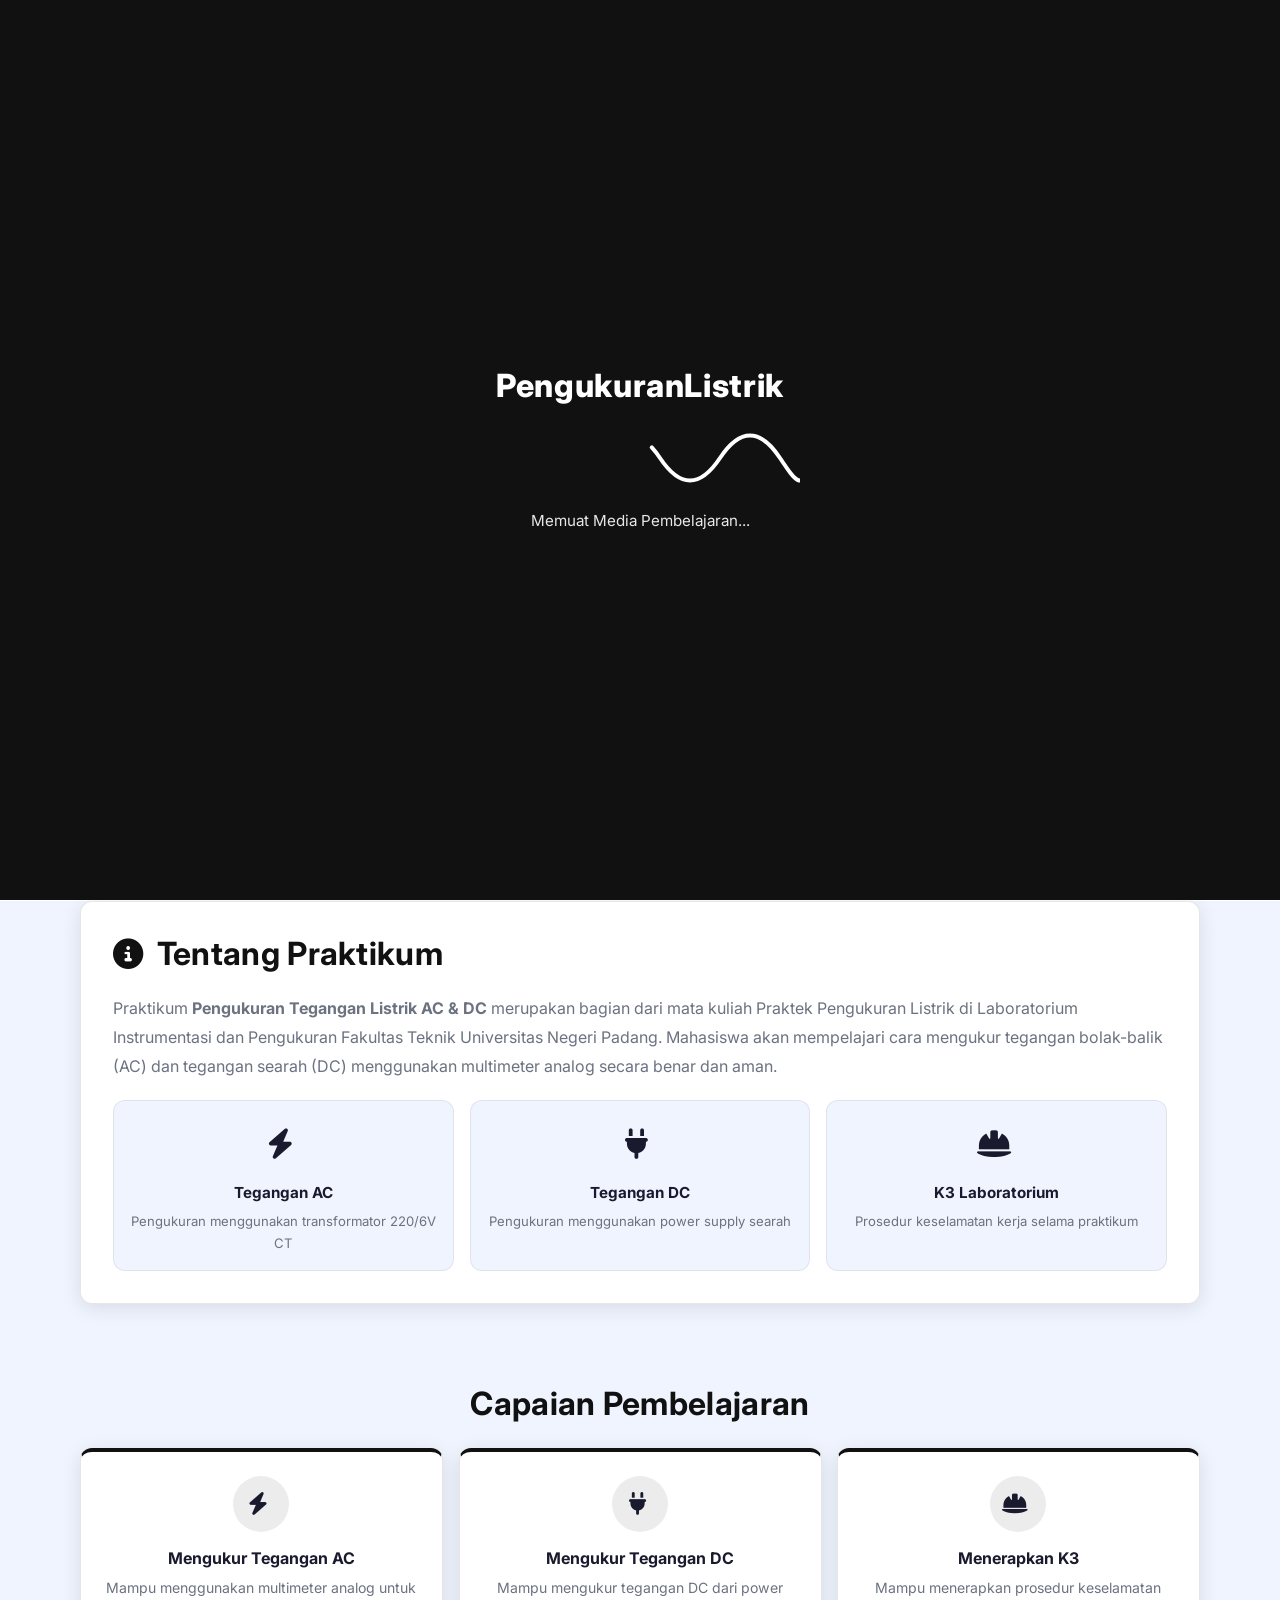
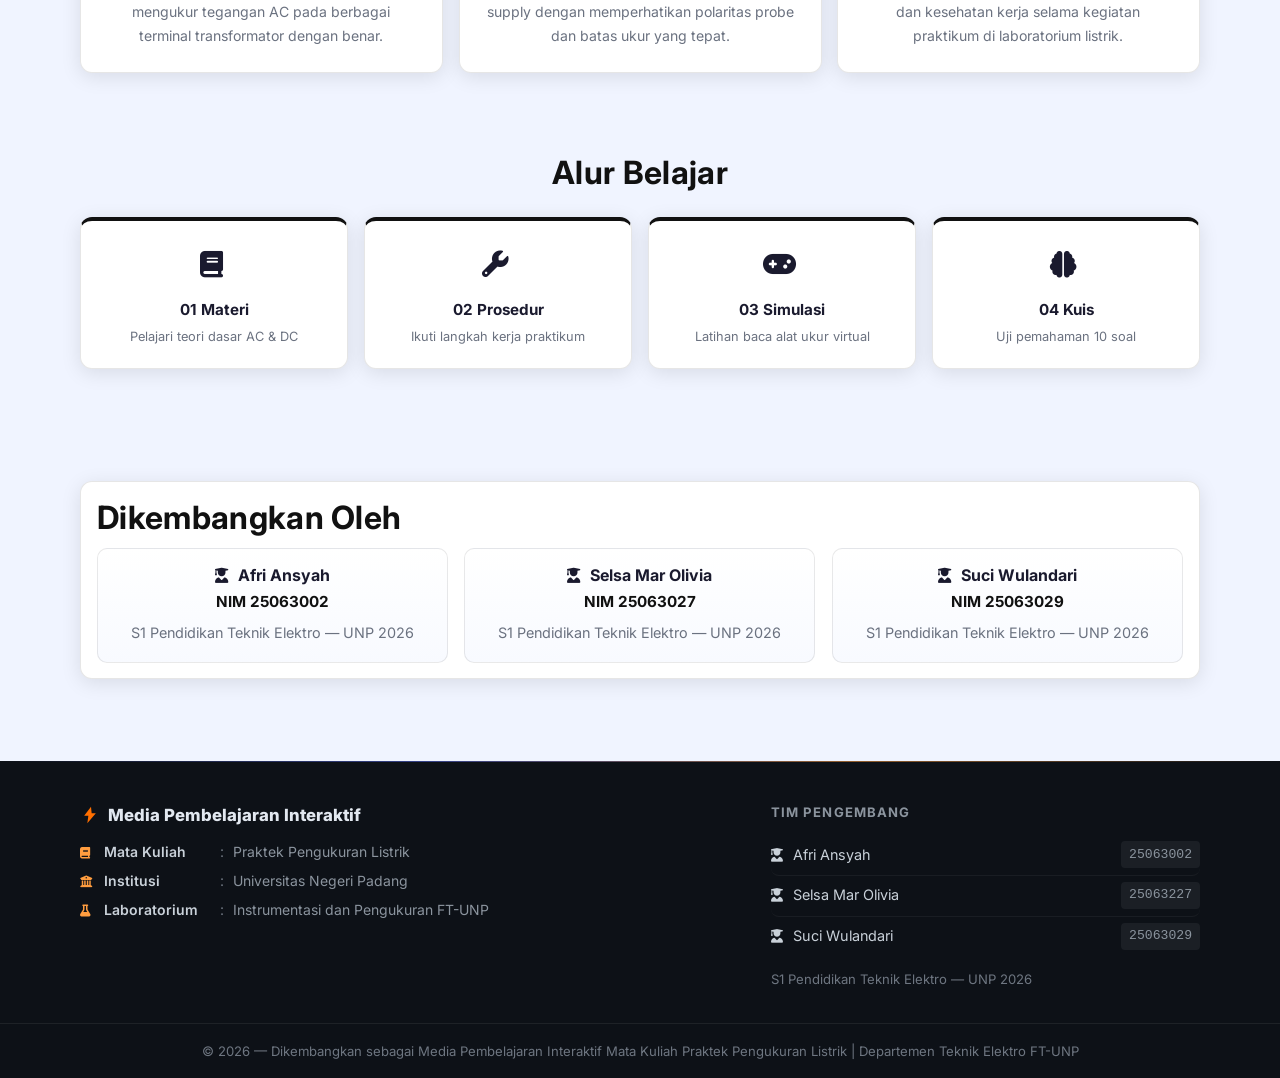
==== index.html @ b70c1734 "Add files via upload" ====
<!DOCTYPE html>
<html lang="id">
<head>
  <meta charset="UTF-8" />
  <meta name="viewport" content="width=device-width, initial-scale=1.0" />
  <meta name="description" content="Media Pembelajaran Interaktif Praktek Pengukuran Listrik — Job 3: Pengukuran Tegangan AC & DC untuk Laboratorium Instrumentasi dan Pengukuran FT-UNP." />
  <meta name="keywords" content="Pengukuran Listrik, Tegangan AC, Tegangan DC, Laboratorium, Teknik Elektro, UNP" />
  <meta name="author" content="Afri Ansyah, Selsa Mar Olivia, Suci Wulandari — S1 Pendidikan Teknik Elektro UNP" />
  <meta name="robots" content="index, follow" />
  <title>Beranda — Praktek PengukuranListrik</title>
  <meta name="theme-color" content="#111111" />
  <link rel="manifest" href="manifest.webmanifest" />
  <link rel="icon" href="logoftunp.png" />
  <link rel="apple-touch-icon" href="logoftunp.png" />
  <link rel="stylesheet" href="https://cdnjs.cloudflare.com/ajax/libs/font-awesome/6.5.0/css/all.min.css">
  <link rel="stylesheet" href="style.css">
</head>
<body>
  <!-- Scroll progress indicator -->
  <div class="scroll-progress" aria-hidden="true">
    <div class="scroll-progress__bar" id="scrollProgressBar"></div>
  </div>
  <!-- Loading Screen -->
  <div class="loader-screen" id="loaderScreen" role="status" aria-live="polite" aria-label="Memuat media pembelajaran">
    <div class="loader-content">
      <h1 class="loader-brand">PengukuranListrik</h1>
      <svg class="loader-wave" viewBox="0 0 320 80" aria-hidden="true" focusable="false">
        <path d="M0,40 C20,10 40,10 60,40 S100,70 120,40 S160,10 180,40 S220,70 240,40 S280,10 300,40 S320,70 340,40"></path>
      </svg>
      <p class="loader-text">Memuat Media Pembelajaran...</p>
    </div>
  </div>
  <header class="site-header">
    <div class="container navbar">
      <a href="index.html" class="brand" aria-label="PengukuranListrik Beranda">
        <img src="logoftunp.png" alt="Logo Fakultas Teknik UNP" class="brand-logo">
        <svg viewBox="0 0 24 24" fill="none" xmlns="http://www.w3.org/2000/svg" aria-hidden="true">
          <path d="M13.2 2L5 13h5l-1.2 9L19 10h-5l-.8-8z" fill="currentColor"></path>
        </svg>
      </a>

      <input type="checkbox" class="menu-toggle" id="menuToggle" aria-label="Buka menu navigasi" />
      <label for="menuToggle" class="menu-button" aria-hidden="true"><span></span></label>

      <nav class="nav-wrap" aria-label="Navigasi Utama">
        <ul class="nav-links" id="navLinks">
          <li><a href="index.html" class="is-active">Beranda</a></li>
          <li><a href="materi.html">Materi</a></li>
          <li><a href="prosedur.html">Prosedur</a></li>
          <li><a href="simulasi.html">Simulasi</a></li>
          <li><a href="kuis.html">Kuis</a></li>
          <li><a href="tentang.html">Tentang</a></li>
        </ul>
      </nav>
    </div>
  </header>
  <main>
    <!-- BERANDA -->
    <section class="hero section" id="beranda" data-section>
      <div class="container">
        <div class="hero-content">
          <h1 class="hero-title">Pengukuran Tegangan Listrik AC & DC</h1>
          <p class="hero-subtitle">
            Media Pembelajaran Interaktif berbasis Web — Laboratorium Instrumentasi dan Pengukuran FT-UNP
          </p>

          <div class="hero-actions">
            <a href="materi.html" class="btn-primary">Mulai Belajar</a>
            <a href="prosedur.html" class="btn-secondary">Lihat Prosedur</a>
          </div>

          <div class="stats-grid grid-2" aria-label="Ringkasan praktikum">
            <article class="card stat-card">
              <p class="stat-label"><i class="fas fa-bullseye"></i> Tujuan</p>
              <p class="stat-value">3 Capaian Pembelajaran</p>
            </article>
            <article class="card stat-card">
              <p class="stat-label"><i class="fas fa-wrench"></i> Alat</p>
              <p class="stat-value">4 Alat Utama</p>
            </article>
          </div>
        </div>
      </div>
    </section>

    <section class="section" style="padding-top:0" aria-labelledby="tentangTitle">
      <div class="container">
        <div class="card" style="padding:2rem">
          <h2 class="section-title" id="tentangTitle" style="margin-bottom:1.25rem">
            <i class="fas fa-info-circle"></i> Tentang Praktikum
          </h2>
          <p style="margin:0 0 0.85rem;line-height:1.8;color:var(--text-muted)">
            Praktikum <strong>Pengukuran Tegangan Listrik AC & DC</strong> merupakan bagian dari
            mata kuliah Praktek Pengukuran Listrik di Laboratorium Instrumentasi dan Pengukuran
            Fakultas Teknik Universitas Negeri Padang. Mahasiswa akan mempelajari cara mengukur
            tegangan bolak-balik (AC) dan tegangan searah (DC) menggunakan multimeter analog secara
            benar dan aman.
          </p>
          <div class="home-about-grid">
            <div style="background:var(--background);border-radius:var(--radius);padding:1rem;text-align:center;border:1px solid rgba(0,0,0,0.07)">
              <div style="font-size:2rem;margin-bottom:0.5rem"><i class="fas fa-bolt"></i></div>
              <p style="margin:0;font-weight:700;font-size:0.95rem">Tegangan AC</p>
              <p style="margin:0.25rem 0 0;font-size:0.82rem;color:var(--text-muted)">Pengukuran menggunakan transformator 220/6V CT</p>
            </div>
            <div style="background:var(--background);border-radius:var(--radius);padding:1rem;text-align:center;border:1px solid rgba(0,0,0,0.07)">
              <div style="font-size:2rem;margin-bottom:0.5rem"><i class="fas fa-plug"></i></div>
              <p style="margin:0;font-weight:700;font-size:0.95rem">Tegangan DC</p>
              <p style="margin:0.25rem 0 0;font-size:0.82rem;color:var(--text-muted)">Pengukuran menggunakan power supply searah</p>
            </div>
            <div style="background:var(--background);border-radius:var(--radius);padding:1rem;text-align:center;border:1px solid rgba(0,0,0,0.07)">
              <div style="font-size:2rem;margin-bottom:0.5rem"><i class="fas fa-hard-hat"></i></div>
              <p style="margin:0;font-weight:700;font-size:0.95rem">K3 Laboratorium</p>
              <p style="margin:0.25rem 0 0;font-size:0.82rem;color:var(--text-muted)">Prosedur keselamatan kerja selama praktikum</p>
            </div>
          </div>
        </div>
      </div>
    </section>

    <section class="section" style="padding-top:0" aria-labelledby="capaianTitle">
      <div class="container">
        <h2 class="section-title" id="capaianTitle" style="text-align:center;margin-bottom:1.5rem">Capaian Pembelajaran</h2>
        <div class="grid-3">
          <div class="card" style="padding:1.5rem;text-align:center;border-top:4px solid #111111">
            <div style="width:56px;height:56px;border-radius:50%;background:rgba(17,17,17,0.08);display:flex;align-items:center;justify-content:center;margin:0 auto 1rem;font-size:1.5rem"><i class="fas fa-bolt"></i></div>
            <h3 style="margin:0 0 0.5rem;font-size:1rem;color:var(--text-primary)">Mengukur Tegangan AC</h3>
            <p style="margin:0;font-size:0.88rem;color:var(--text-muted);line-height:1.7">Mampu menggunakan multimeter analog untuk mengukur tegangan AC pada berbagai terminal transformator dengan benar.</p>
          </div>
          <div class="card" style="padding:1.5rem;text-align:center;border-top:4px solid #111111">
            <div style="width:56px;height:56px;border-radius:50%;background:rgba(17,17,17,0.08);display:flex;align-items:center;justify-content:center;margin:0 auto 1rem;font-size:1.5rem"><i class="fas fa-plug"></i></div>
            <h3 style="margin:0 0 0.5rem;font-size:1rem;color:var(--text-primary)">Mengukur Tegangan DC</h3>
            <p style="margin:0;font-size:0.88rem;color:var(--text-muted);line-height:1.7">Mampu mengukur tegangan DC dari power supply dengan memperhatikan polaritas probe dan batas ukur yang tepat.</p>
          </div>
          <div class="card" style="padding:1.5rem;text-align:center;border-top:4px solid #111111">
            <div style="width:56px;height:56px;border-radius:50%;background:rgba(17,17,17,0.08);display:flex;align-items:center;justify-content:center;margin:0 auto 1rem;font-size:1.5rem"><i class="fas fa-hard-hat"></i></div>
            <h3 style="margin:0 0 0.5rem;font-size:1rem;color:var(--text-primary)">Menerapkan K3</h3>
            <p style="margin:0;font-size:0.88rem;color:var(--text-muted);line-height:1.7">Mampu menerapkan prosedur keselamatan dan kesehatan kerja selama kegiatan praktikum di laboratorium listrik.</p>
          </div>
        </div>
      </div>
    </section>

    <section class="section" style="padding-top:0" aria-labelledby="alurTitle">
      <div class="container">
        <h2 class="section-title" id="alurTitle" style="text-align:center;margin-bottom:1.5rem">Alur Belajar</h2>
        <div class="home-flow-grid">
          <a href="materi.html" class="card" style="padding:1.25rem;text-align:center;text-decoration:none;border-top:4px solid #111111">
            <div style="font-size:1.75rem;margin-bottom:0.5rem"><i class="fas fa-book"></i></div>
            <p style="margin:0;font-weight:700;font-size:0.95rem">01 Materi</p>
            <p style="margin:0.25rem 0 0;font-size:0.8rem;color:var(--text-muted)">Pelajari teori dasar AC & DC</p>
          </a>
          <a href="prosedur.html" class="card" style="padding:1.25rem;text-align:center;text-decoration:none;border-top:4px solid #111111">
            <div style="font-size:1.75rem;margin-bottom:0.5rem"><i class="fas fa-wrench"></i></div>
            <p style="margin:0;font-weight:700;font-size:0.95rem">02 Prosedur</p>
            <p style="margin:0.25rem 0 0;font-size:0.8rem;color:var(--text-muted)">Ikuti langkah kerja praktikum</p>
          </a>
          <a href="simulasi.html" class="card" style="padding:1.25rem;text-align:center;text-decoration:none;border-top:4px solid #111111">
            <div style="font-size:1.75rem;margin-bottom:0.5rem"><i class="fas fa-gamepad"></i></div>
            <p style="margin:0;font-weight:700;font-size:0.95rem">03 Simulasi</p>
            <p style="margin:0.25rem 0 0;font-size:0.8rem;color:var(--text-muted)">Latihan baca alat ukur virtual</p>
          </a>
          <a href="kuis.html" class="card" style="padding:1.25rem;text-align:center;text-decoration:none;border-top:4px solid #111111">
            <div style="font-size:1.75rem;margin-bottom:0.5rem"><i class="fas fa-brain"></i></div>
            <p style="margin:0;font-weight:700;font-size:0.95rem">04 Kuis</p>
            <p style="margin:0.25rem 0 0;font-size:0.8rem;color:var(--text-muted)">Uji pemahaman 10 soal</p>
          </a>
        </div>
      </div>
    </section>

    <section class="section author-section" aria-labelledby="authorTitle">
      <div class="container">
        <div class="card team-wrap">
          <h2 class="section-title" id="authorTitle">Dikembangkan Oleh</h2>
          <div class="grid-3" aria-label="Tim Pengembang">
            <article class="member-card">
              <h3 class="member-name"><i class="fas fa-user-graduate"></i> Afri Ansyah</h3>
              <p class="member-nim">NIM 25063002</p>
              <p class="member-subtitle">S1 Pendidikan Teknik Elektro — UNP 2026</p>
            </article>
            <article class="member-card">
              <h3 class="member-name"><i class="fas fa-user-graduate"></i> Selsa Mar Olivia</h3>
              <p class="member-nim">NIM 25063027</p>
              <p class="member-subtitle">S1 Pendidikan Teknik Elektro — UNP 2026</p>
            </article>
            <article class="member-card">
              <h3 class="member-name"><i class="fas fa-user-graduate"></i> Suci Wulandari</h3>
              <p class="member-nim">NIM 25063029</p>
              <p class="member-subtitle">S1 Pendidikan Teknik Elektro — UNP 2026</p>
            </article>
          </div>
        </div>
      </div>
    </section>
  </main>
  <!-- Back to Top -->
  <button class="back-to-top" id="backToTop" aria-label="Kembali ke atas">
    &#8679;
  </button>
  <footer class="site-footer">
    <div class="container">
      <div class="footer-main">
        <!-- Left column -->
        <div>
          <div class="footer-brand">
            <svg viewBox="0 0 24 24" fill="none" aria-hidden="true">
              <path d="M13.2 2L5 13h5l-1.2 9L19 10h-5l-.8-8z" fill="currentColor"/>
            </svg>
            Media Pembelajaran Interaktif
          </div>
          <p class="footer-desc">
            <span class="footer-row">
              <i class="fas fa-book"></i>
              <span class="footer-key">Mata Kuliah</span>
              <span class="footer-sep">:</span>
              <span class="footer-val">Praktek Pengukuran Listrik</span>
            </span>
            <span class="footer-row">
              <i class="fas fa-university"></i>
              <span class="footer-key">Institusi</span>                                                   
              <span class="footer-sep">:</span>
              <span class="footer-val">Universitas Negeri Padang</span>
            </span>
            <span class="footer-row">
              <i class="fas fa-flask"></i>
              <span class="footer-key">Laboratorium</span>
              <span class="footer-sep">:</span>
              <span class="footer-val">Instrumentasi dan Pengukuran FT-UNP</span>
            </span>
          </p>
        </div>
        <!-- Right column -->
        <div>
          <p class="footer-col-title">Tim Pengembang</p>
          <ul class="footer-team-list">
            <li>
              <span><i class="fas fa-user-graduate"></i> Afri Ansyah</span>
              <span class="footer-nim">25063002</span>
            </li>
            <li>
              <span><i class="fas fa-user-graduate"></i> Selsa Mar Olivia</span>
              <span class="footer-nim">25063227</span>
            </li>
            <li>
              <span><i class="fas fa-user-graduate"></i> Suci Wulandari</span>
              <span class="footer-nim">25063029</span>
            </li>
          </ul>
          <p style="margin:0.75rem 0 0;font-size:0.82rem;color:#6e7681">
            S1 Pendidikan Teknik Elektro &mdash; UNP 2026
          </p>
        </div>
      </div>
    </div>
    <div class="footer-bottom">
      <div class="container">
        &copy; 2026 &mdash; Dikembangkan sebagai Media Pembelajaran Interaktif Mata Kuliah Praktek Pengukuran Listrik
        | Departemen Teknik Elektro FT-UNP
      </div>
    </div>
  </footer>
  <script src="script.js"></script>
</body>
</html>
---- style.css ----
@import url('https://fonts.googleapis.com/css2?family=Inter:wght@400;500;600;700;800&display=swap');

/* =========================================================
       PHASE 1 — DESIGN SYSTEM & CORE STYLES
       ========================================================= */
    :root {
  --shadow-sm   : 0 2px 8px rgba(0,0,0,0.06);
  --shadow-md   : 0 4px 20px rgba(0,0,0,0.10);
  --shadow-lg   : 0 8px 32px rgba(0,0,0,0.14);
  --radius-sm   : 8px;
  --radius-md   : 12px;
  --radius-lg   : 18px;
  --ease-out: cubic-bezier(0.22, 1, 0.36, 1);
  --ease-spring: cubic-bezier(0.34, 1.56, 0.64, 1);
  --dur-fast: 150ms;
  --dur-base: 250ms;
  --dur-slow: 400ms;
  --dur-tap: 80ms;

  --transition-fast : all var(--dur-fast) var(--ease-out);
  --transition-base : all var(--dur-base) var(--ease-out);

      --primary: #111111;
      --secondary: #ff6f00;
      --surface: #ffffff;
      --background: #f0f4ff;
      --text-primary: #1a1a2e;
      --text-muted: #6b7280;
      --success: #10b981;
      --danger: #ef4444;
      --radius: 12px;
      --shadow: 0 4px 24px rgba(0, 0, 0, 0.08);
      --transition: all var(--dur-base) var(--ease-out);
      --container: 1120px;
      --header-height: 72px;
    }

    *, *::before, *::after { box-sizing: border-box; }
    html { scroll-behavior: smooth; }
    body {
      margin: 0;
      font-family: "Inter", "Segoe UI", Roboto, Arial, sans-serif;
      color: var(--text-primary);
      background: var(--background);
      font-size: 16px;
      line-height: 1.7;
      overflow-x: hidden;
    }
    p { line-height: 1.7; }
    h1, h2, h3, h4, h5, h6 { line-height: 1.25; }
    img, svg, canvas { display: block; max-width: 100%; }
    a { color: inherit; text-decoration: none; }
    .container { width: min(100% - 2rem, var(--container)); margin-inline: auto; }
    .section { padding: 5rem 0; }

    /* Scroll reveal */
    .reveal {
      opacity: 0;
      transform: translateY(24px);
      transition: opacity var(--dur-slow) var(--ease-out),
                  transform var(--dur-slow) var(--ease-out);
    }
    .reveal.is-visible {
      opacity: 1;
      transform: none;
    }
    @media (prefers-reduced-motion: reduce) {
      .reveal { opacity: 1; transform: none; }
    }

    /* =========================================================
       Utility Components
       ========================================================= */
    .card {
      background: var(--surface);
      border-radius: var(--radius-md);
      box-shadow: var(--shadow-md);
      border: 1px solid rgba(17,17,17,0.10);
      transition: transform var(--dur-fast) var(--ease-out), box-shadow var(--dur-fast) var(--ease-out);
      will-change: transform;
      position: relative;
    }
    @media (hover: hover) and (pointer: fine) {
      .card:hover {
        transform: translateY(-3px);
        box-shadow: 0 8px 24px rgba(0,0,0,0.08);
      }
    }
    .card:focus-within {
      box-shadow: var(--shadow-lg);
      border-color: rgba(17,17,17,0.18);
    }

    .stat-card, .member-card, .formula-card, .apd-card {
      transition: var(--transition-base);
      will-change: transform;
    }
    @media (hover: hover) and (pointer: fine) {
      .stat-card:hover, .member-card:hover, .formula-card:hover, .apd-card:hover {
        transform: translateY(-4px);
        box-shadow: var(--shadow-lg);
      }
    }

    .btn-primary, .btn-secondary {
      display: inline-flex;
      align-items: center;
      justify-content: center;
      gap: 0.5rem;
      min-height: 46px;
      padding: 0.75rem 1.25rem;
      border-radius: var(--radius-sm);
      font-weight: 600;
      border: 2px solid transparent;
      cursor: pointer;
      transition: transform var(--dur-base) var(--ease-out), box-shadow var(--dur-base) var(--ease-out), background-color var(--dur-base) var(--ease-out), border-color var(--dur-base) var(--ease-out);
      user-select: none;
      white-space: nowrap;
    }
    .btn-primary {
      color: #fff;
      background: linear-gradient(135deg, var(--primary), #2b2b2b);
      box-shadow: 0 8px 20px rgba(17,17,17,0.28), inset 0 1px 0 rgba(255,255,255,0.15);
      will-change: transform;
      overflow: hidden;
      position: relative;
      transition: transform var(--dur-fast) var(--ease-out), box-shadow var(--dur-fast) var(--ease-out);
    }
    @media (hover: hover) and (pointer: fine) {
      .btn-primary:hover {
        transform: translateY(-2px);
        box-shadow: 0 10px 26px rgba(17,17,17,0.24), inset 0 1px 0 rgba(255,255,255,0.18);
        outline: none;
      }
    }
    .btn-primary:focus-visible {
      transform: translateY(-2px);
      box-shadow: 0 10px 26px rgba(17,17,17,0.24), inset 0 1px 0 rgba(255,255,255,0.18);
      outline: none;
    }
    .btn-secondary { color: var(--primary); background: transparent; border-color: rgba(17,17,17,0.35); }
    @media (hover: hover) and (pointer: fine) {
      .btn-secondary:hover {
        color: var(--primary);
        background: rgba(17,17,17,0.10);
        border-color: rgba(17,17,17,0.45);
        outline: none;
      }
    }
    .btn-secondary:focus-visible {
      color: var(--primary);
      background: rgba(17,17,17,0.10);
      border-color: rgba(17,17,17,0.45);
      outline: none;
    }
    .btn-primary:active  { transform: translateY(0) scale(0.98); transition-duration: var(--dur-tap); }
    .btn-secondary:active { transform: scale(0.97); }

    /* Ripple */
    .ripple {
      position: absolute;
      border-radius: 50%;
      width: 80px;
      height: 80px;
      background: rgba(255,255,255,0.25);
      transform: scale(0);
      animation: rippleAnim var(--dur-slow) var(--ease-out) forwards;
      pointer-events: none;
      margin: -40px 0 0 -40px;
    }
    @keyframes rippleAnim {
      to { transform: scale(3); opacity: 0; }
    }

    .btn-primary:focus-visible,
    .btn-secondary:focus-visible,
    a:focus-visible,
    button:focus-visible,
    input:focus-visible,
    select:focus-visible,
    textarea:focus-visible {
      outline: 2px solid var(--primary);
      outline-offset: 3px;
    }

    .badge {
      display: inline-flex;
      align-items: center;
      gap: 0.4rem;
      width: fit-content;
      padding: 0.35rem 0.75rem;
      border-radius: 999px;
      font-size: 0.82rem;
      font-weight: 800;
      letter-spacing: 0.06em;
      text-transform: uppercase;
      color: #ffffff;
      background: linear-gradient(120deg, var(--primary), var(--secondary));
      border: 1px solid rgba(255, 255, 255, 0.18);
      box-shadow: var(--shadow-sm);
    }
    .section-title { margin: 0 0 0.6rem; font-size: clamp(1.4rem, 2.5vw, 2.1rem); line-height: 1.25; color: var(--primary); letter-spacing: 0.01em; }
    .section-subtitle { margin: 0; color: var(--text-muted); font-size: 1rem; }

    .grid-2, .grid-3 { display: grid; gap: 1rem; }
    .grid-2 { grid-template-columns: repeat(2, minmax(0,1fr)); }
    .grid-3 { grid-template-columns: repeat(3, minmax(0,1fr)); }
    @media (max-width: 900px) { .grid-3 { grid-template-columns: repeat(2, minmax(0,1fr)); } }
    @media (max-width: 700px) { .grid-2, .grid-3 { grid-template-columns: 1fr; } }

    /* =========================================================
       Scroll Progress
       ========================================================= */
    .scroll-progress { position: fixed; top: 0; left: 0; width: 100%; height: 4px; z-index: 1100; background: rgba(255,255,255,0.35); backdrop-filter: blur(2px); }
    .scroll-progress__bar { height: 100%; width: 0; background: linear-gradient(90deg,var(--secondary),#ff9d3f); transition: width 0.1s linear; }

    /* =========================================================
       Loading Screen
       ========================================================= */
    .loader-screen { position: fixed; inset: 0; z-index: 1200; display: grid; place-items: center; background: var(--primary); color: #fff; transition: opacity 0.7s ease, visibility 0.7s ease; }
    .loader-screen.is-hidden { opacity: 0; visibility: hidden; pointer-events: none; }
    .loader-content { text-align: center; padding: 1rem; }
    .loader-brand { margin: 0 0 0.75rem; font-size: clamp(1.2rem,3vw,2rem); font-weight: 800; letter-spacing: 0.02em; opacity: 0; animation: fadeInBrand 1.1s ease forwards; }
    .loader-text { margin: 0.65rem 0 0; font-size: 0.95rem; opacity: 0.9; }
    .loader-wave { width: min(320px,85vw); height: 80px; margin-inline: auto; }
    .loader-wave path { stroke: #fff; stroke-width: 4; fill: none; stroke-linecap: round; stroke-dasharray: 220; stroke-dashoffset: 220; animation: drawWave 1.4s ease-in-out infinite; }
    @keyframes drawWave { 0% { stroke-dashoffset: 220; } 50% { stroke-dashoffset: 0; } 100% { stroke-dashoffset: -220; } }
    @keyframes fadeInBrand { from { opacity: 0; transform: translateY(6px); } to { opacity: 1; transform: translateY(0); } }

    /* =========================================================
       Navigation
       ========================================================= */
    .site-header { position: sticky; top: 0; z-index: 1000; backdrop-filter: blur(16px) saturate(180%); -webkit-backdrop-filter: blur(16px) saturate(180%); background: rgba(240,244,255,0.88); border-bottom: 1px solid transparent; }
    .site-header::after {
      content: "";
      position: absolute;
      left: 0;
      right: 0;
      bottom: 0;
      height: 1px;
      background: linear-gradient(90deg, transparent, rgba(79, 99, 210, 0.35), rgba(255, 157, 63, 0.25), transparent);
      pointer-events: none;
    }
    .navbar { min-height: var(--header-height); display: flex; align-items: center; justify-content: space-between; gap: 1rem; transition: box-shadow var(--dur-base) var(--ease-out), background var(--dur-base) var(--ease-out); }
    .navbar.scrolled { box-shadow: 0 2px 16px rgba(0,0,0,0.08); background: rgba(255,255,255,0.95); backdrop-filter: blur(8px); }
    .brand { display: inline-flex; align-items: center; gap: 0.55rem; font-weight: 800; color: var(--primary); font-size: 1rem; letter-spacing: 0.01em; }
    .brand svg { width: 24px; height: 24px; color: var(--secondary); }
    .menu-toggle { display: none; }
    .menu-button { display: none; width: 44px; height: 44px; border-radius: 10px; border: 1px solid rgba(17,17,17,0.2); background: #fff; align-items: center; justify-content: center; cursor: pointer; transition: var(--transition); }
    .menu-button span, .menu-button span::before, .menu-button span::after { display: block; width: 18px; height: 2px; border-radius: 2px; background: var(--primary); position: relative; transition: var(--transition); content: ""; }
    .menu-button span::before { top: -6px; position: absolute; left: 0; }
    .menu-button span::after { top: 6px; position: absolute; left: 0; }
    .nav-links { display: flex; align-items: center; gap: 0.5rem; list-style: none; margin: 0; padding: 0; }
    .nav-links a { position: relative; display: inline-flex; padding: 0.5rem 0.85rem; border-radius: 8px; font-size: 0.95rem; color: var(--text-primary); transition: var(--transition-fast); }
    .nav-links a:hover { color: var(--primary); background: rgba(17,17,17,0.07); }
    .nav-links a.is-active { color: var(--primary); font-weight: 700; background: rgba(17,17,17,0.12); }

    .nav-links a { position: relative; }
    .nav-links a::after {
      content: '';
      position: absolute;
      bottom: -2px;
      left: 0;
      width: 0;
      height: 2px;
      background: #111111;
      transition: width var(--dur-base) var(--ease-out);
    }
    .nav-links a:hover::after,
    .nav-links a:focus-visible::after,
    .nav-links a.active::after,
    .nav-links a.is-active::after {
      width: 100%;
    }

    .nav-links a.is-active::before {
      content: "";
      position: absolute;
      left: 0.35rem;
      top: 50%;
      transform: translateY(-50%);
      width: 3px;
      height: 60%;
      border-radius: 3px;
      background: var(--secondary);
    }
    @media (max-width: 860px) {
      .menu-button { display: inline-flex; }
      .nav-wrap { position: absolute; top: calc(var(--header-height) + 1px); right: 1rem; left: 1rem; background: #fff; border: 1px solid rgba(17,17,17,0.12); border-radius: var(--radius); box-shadow: var(--shadow); max-height: 0; overflow: hidden; opacity: 0; visibility: hidden; transition: max-height 0.35s cubic-bezier(0.4, 0, 0.2, 1), opacity 0.25s ease, visibility 0.25s ease; }
      .nav-links { flex-direction: column; align-items: stretch; padding: 0.6rem; }
      .nav-links a { padding: 0.7rem 0.85rem; }
      .menu-toggle:checked ~ .nav-wrap { max-height: 70vh; opacity: 1; visibility: visible; }
      .menu-toggle:checked + .menu-button span { background: transparent; }
      .menu-toggle:checked + .menu-button span::before { transform: translateY(6px) rotate(45deg); }
      .menu-toggle:checked + .menu-button span::after { transform: translateY(-6px) rotate(-45deg); }
    }

    /* =========================================================
       Hero
       ========================================================= */
    .hero { position: relative; min-height: calc(100vh - var(--header-height)); display: flex; align-items: center; padding: 6rem 0 3rem; overflow: hidden; overflow: clip; background: #ffffff; }
    .hero::before {
      content: "";
      position: absolute;
      inset: 0;
      background:
        radial-gradient(80% 60% at 20% 10%, rgba(17,17,17,0.10), transparent 60%),
        radial-gradient(60% 55% at 85% 30%, rgba(255, 157, 63, 0.10), transparent 62%);
      background-size: 130% 130%, 140% 140%;
      background-position: 0% 0%, 100% 0%;
      pointer-events: none;
      z-index: 0;
    }

    .hero-watermark { position: absolute; top: 50%; left: 50%; transform: translate(-50%, -50%); width: min(75vw, 560px); height: auto; opacity: 0.22; pointer-events: none; user-select: none; z-index: 1; object-fit: contain; }
    #heroCanvas { position: absolute; inset: 0; z-index: 2; }
    .hero .container { position: relative; z-index: 3; }
    .hero-content { max-width: 760px; }
    .hero-title { margin: 0.7rem 0 0.75rem; font-size: clamp(2.4rem, 5vw, 3.8rem); line-height: 1.25; color: #111111; min-height: 1.2em; }
    .typewriter-cursor { display: inline-block; width: 1ch; color: var(--secondary); animation: cursorBlink 1.1s ease-in-out infinite; }
    @keyframes cursorBlink { 0%, 100% { opacity: 1; } 50% { opacity: 0; } }
    .hero-subtitle { margin: 0; color: var(--text-muted); max-width: 62ch; font-size: 1.03rem; }
    .hero-actions { margin-top: 1.25rem; display: flex; flex-wrap: wrap; gap: 0.75rem; }
    .stats-grid { margin-top: 2rem; }
    .stat-card { padding: 1rem; }
    .stat-label { margin: 0 0 0.3rem; font-size: 0.95rem; color: var(--primary); font-weight: 700; }
    .stat-value { margin: 0; color: var(--text-muted); font-size: 0.98rem; }

    /* Hero entrance */
    @keyframes heroIn {
      from { opacity: 0; transform: translateY(32px); }
      to   { opacity: 1; transform: none; }
    }
    .hero-title { animation: heroIn var(--dur-slow) var(--ease-out) 0.05s both; }
    .hero-subtitle { animation: heroIn var(--dur-slow) var(--ease-out) 0.15s both; }
    .hero-actions { animation: heroIn var(--dur-slow) var(--ease-out) 0.25s both; }
    .stats-grid { animation: heroIn var(--dur-slow) var(--ease-out) 0.35s both; }

    @media (prefers-reduced-motion: reduce) {
      .hero-title,
      .hero-subtitle,
      .hero-actions,
      .stats-grid {
        animation: none !important;
      }
    }

    @media (max-width: 700px) {
    }

    .home-about-grid {
      display: grid;
      grid-template-columns: repeat(3, minmax(0, 1fr));
      gap: 1rem;
      margin-top: 1.25rem;
    }

    .home-flow-grid {
      display: grid;
      grid-template-columns: repeat(4, minmax(0, 1fr));
      gap: 1rem;
      position: relative;
    }

    @media (max-width: 900px) {
      .home-about-grid { grid-template-columns: repeat(2, minmax(0, 1fr)); }
      .home-flow-grid { grid-template-columns: repeat(2, minmax(0, 1fr)); }
    }

    @media (max-width: 600px) {
      .home-about-grid,
      .home-flow-grid { grid-template-columns: 1fr; }

      .section { padding: 3.5rem 0; }
      .hero { padding: 4.75rem 0 2.5rem; }
      .hero-actions a { flex: 1 1 100%; }
    }

    @media (max-width: 420px) {
      .hero-title { font-size: clamp(1.9rem, 8vw, 2.4rem); }
    }

    /* =========================================================
       Author Section
       ========================================================= */
    .author-section { padding-top: 1rem; }
    .team-wrap { margin-top: 1rem; padding: 1rem; }
    .member-card { padding: 1rem; border: 1px solid rgba(17,17,17,0.09); border-radius: 10px; background: linear-gradient(180deg,#ffffff,#f8faff); }
    .member-name { margin: 0; font-size: 1rem; color: var(--text-primary); }
    .member-nim { margin: 0.25rem 0 0; color: var(--primary); font-weight: 700; font-size: 0.95rem; }
    .member-subtitle { margin: 0.4rem 0 0; color: var(--text-muted); font-size: 0.9rem; }

    /* =========================================================
       PHASE 2 — MATERI
       ========================================================= */
    .tab-nav { display: flex; gap: 0.5rem; flex-wrap: wrap; border-bottom: 2px solid rgba(17,17,17,0.1); margin-bottom: 2rem; }
     .tab-btn { display: inline-flex; align-items: center; gap: 0.5rem; padding: 0.7rem 1.1rem; border: none; border-bottom: 3px solid transparent; background: transparent; color: var(--text-muted); font-size: 0.97rem; font-weight: 600; cursor: pointer; border-radius: var(--radius-sm) var(--radius-sm) 0 0; transition: background-color 0.18s cubic-bezier(0.4, 0, 0.2, 1), color 0.18s cubic-bezier(0.4, 0, 0.2, 1); margin-bottom: -2px; }
    .tab-btn:hover { color: var(--primary); background: rgba(17,17,17,0.06); }
     .tab-btn.is-active { color: var(--primary); border-bottom-color: transparent; background: rgba(17,17,17,0.07); box-shadow: inset 0 3px 0 var(--secondary); }
     .tab-panel { display: none; opacity: 0; transform: translateX(-8px); transition: opacity 0.35s ease, transform 0.35s ease; }
     .tab-panel.is-active { display: block; opacity: 1; transform: translateX(0); }

    .oscilloscope-wrap { display: grid; grid-template-columns: repeat(2,minmax(0,1fr)); gap: 1.25rem; margin-bottom: 2rem; }
    @media (max-width: 700px) { .oscilloscope-wrap { grid-template-columns: 1fr; } }
    .osc-card { background: #0d1117; border-radius: var(--radius); overflow: hidden; border: 1px solid rgba(255,255,255,0.08); }
    .osc-label { padding: 0.55rem 0.85rem; font-size: 0.88rem; font-weight: 700; color: #c9d1d9; border-bottom: 1px solid rgba(255,255,255,0.07); letter-spacing: 0.03em; }
    .osc-canvas { width: 100%; height: 180px; display: block; }

    .table-wrap { overflow-x: auto; border-radius: var(--radius); box-shadow: var(--shadow); margin-bottom: 2rem; }
    .compare-table { width: 100%; border-collapse: collapse; font-size: 0.95rem; background: var(--surface); }
    .compare-table thead tr { background: linear-gradient(135deg,var(--primary),#2b2b2b); color: #fff; }
    .compare-table th, .compare-table td { padding: 0.75rem 1rem; text-align: left; border: 1px solid rgba(17,17,17,0.07); white-space: nowrap; }
    .compare-table th { font-weight: 700; font-size: 0.9rem; letter-spacing: 0.03em; }
    .compare-table th { padding: 0.85rem 1rem; }
    .compare-table tbody tr:nth-child(even) { background: rgba(17,17,17,0.025); }
    .compare-table tbody tr:hover { background: rgba(17,17,17,0.07); }
    .compare-table td:first-child { color: var(--primary); font-weight: 600; }
    .tag-ac { display: inline-block; padding: 0.15rem 0.5rem; border-radius: 6px; background: rgba(255,111,0,0.12); color: #c75c00; font-size: 0.88rem; font-weight: 700; }
    .tag-dc { display: inline-block; padding: 0.15rem 0.5rem; border-radius: 6px; background: rgba(16,185,129,0.12); color: #059669; font-size: 0.88rem; font-weight: 700; }

    .formula-grid { display: grid; grid-template-columns: repeat(3,minmax(0,1fr)); gap: 1rem; margin-bottom: 2rem; }
    @media (max-width: 800px) { .formula-grid { grid-template-columns: 1fr; } }
    .formula-card { padding: 1.25rem; background: var(--surface); border-radius: var(--radius); box-shadow: var(--shadow); }
    .formula-expr { margin: 0 0 0.75rem; font-size: 1.15rem; font-weight: 800; color: var(--primary); font-family: "Courier New",monospace; letter-spacing: 0.02em; }
    .formula-grid--black .formula-expr,
    .formula-grid--black .formula-vars li,
    .formula-grid--black .formula-vars li strong {
      color: #111111 !important;
    }
    .formula-vars { list-style: none; margin: 0; padding: 0; }
    .formula-vars li { font-size: 0.9rem; color: var(--text-muted); padding: 0.15rem 0; border-bottom: 1px dashed rgba(0,0,0,0.07); }
    .formula-vars li:last-child { border-bottom: none; }
    .formula-vars li strong { color: var(--text-primary); }

    .multimeter-wrap { display: grid; grid-template-columns: 1fr 1fr; gap: 1.25rem; align-items: start; margin-bottom: 2rem; }
    @media (max-width: 760px) { .multimeter-wrap { grid-template-columns: 1fr; } }
    .multimeter-diagram { background: var(--surface); border-radius: var(--radius); box-shadow: var(--shadow); padding: 1rem; text-align: center; }
    .multimeter-diagram svg { width: 100%; max-width: 320px; height: auto; margin-inline: auto; }
    .multimeter-legend { margin-top: 0.75rem; display: flex; flex-direction: column; gap: 0.35rem; text-align: left; }
    .legend-row { display: flex; align-items: flex-start; gap: 0.55rem; }
    .legend-num { min-width: 22px; height: 22px; border-radius: 50%; color: #fff; font-weight: 700; font-size: 0.72rem; display: inline-flex; align-items: center; justify-content: center; flex-shrink: 0; margin-top: 1px; }
    .legend-text { display: flex; flex-direction: column; gap: 0.05rem; }
    .legend-text strong { font-size: 0.82rem; color: var(--text-primary); }
    .legend-text span { font-size: 0.76rem; color: var(--text-muted); }
    [data-tip] { position: relative; cursor: help; }
    .mm-hotspot:hover .mm-tooltip, .mm-hotspot:focus .mm-tooltip { opacity: 1; visibility: visible; transform: translateX(-50%) translateY(-4px); }
    .mm-tooltip { pointer-events: none; position: absolute; bottom: calc(100% + 6px); left: 50%; transform: translateX(-50%) translateY(0); white-space: nowrap; background: #1a1a2e; color: #fff; font-size: 0.78rem; font-weight: 600; padding: 0.3rem 0.6rem; border-radius: 6px; opacity: 0; visibility: hidden; transition: var(--transition); z-index: 10; }
    .mm-tooltip::after { content: ""; position: absolute; top: 100%; left: 50%; transform: translateX(-50%); border: 5px solid transparent; border-top-color: #1a1a2e; }

    .calc-card { padding: 1.5rem; background: var(--surface); border-radius: var(--radius); box-shadow: var(--shadow); }
    .calc-form { display: grid; grid-template-columns: 1fr 1fr; gap: 1rem; margin-bottom: 1rem; }
    @media (max-width: 600px) { .calc-form { grid-template-columns: 1fr; } }
    .form-group { display: flex; flex-direction: column; gap: 0.35rem; }
    .form-group label { font-size: 0.9rem; font-weight: 600; color: var(--text-primary); }
    .form-group select, .form-group input[type="range"] { padding: 0.6rem 0.75rem; border-radius: 8px; border: 1.5px solid rgba(17,17,17,0.2); font-size: 0.95rem; background: var(--background); color: var(--text-primary); outline: none; transition: border-color 0.2s; }
    .form-group select:focus { border-color: var(--primary); }
    .form-group input[type="range"] { padding: 0; cursor: pointer; accent-color: var(--primary); }
    .slider-val { font-size: 0.88rem; font-weight: 700; color: var(--primary); text-align: right; }
    .calc-result { margin-top: 1rem; padding: 1rem; border-radius: 10px; background: rgba(16,185,129,0.08); border: 1.5px solid rgba(16,185,129,0.3); transition: var(--transition); }
    .calc-result.is-error { background: rgba(239,68,68,0.08); border-color: rgba(239,68,68,0.3); }
    .calc-result .result-formula { margin: 0 0 0.5rem; font-family: "Courier New",monospace; font-size: 0.95rem; color: var(--text-primary); }
    .calc-result .result-main { margin: 0; font-size: 1.3rem; font-weight: 800; color: var(--success); }
    .calc-result.is-error .result-main { color: var(--danger); }

    /* =========================================================
       PHASE 3 — PROSEDUR
       ========================================================= */
    .proc-columns { display: grid; grid-template-columns: 1fr 1fr; gap: 1.25rem; margin-bottom: 1.5rem; }
    @media (max-width: 700px) { .proc-columns { grid-template-columns: 1fr; } }
    .proc-block { background: var(--surface); border-radius: var(--radius); box-shadow: var(--shadow); overflow: hidden; }
    .proc-block-header { padding: 0.75rem 1rem; font-weight: 700; font-size: 0.95rem; color: #fff; display: flex; align-items: center; gap: 0.5rem; }
    .proc-block-header.ac { background: linear-gradient(135deg,#ff6f00,#ff9800); }
    .proc-block-header.dc { background: linear-gradient(135deg,var(--primary),#2b2b2b); }
    .proc-steps { list-style: none; margin: 0; padding: 0.75rem 1rem; }
    .proc-steps li { display: flex; align-items: flex-start; gap: 0.6rem; padding: 0.5rem 0; border-bottom: 1px dashed rgba(0,0,0,0.07); font-size: 0.93rem; color: var(--text-primary); }
    .proc-steps li:last-child { border-bottom: none; }
    .step-num { min-width: 22px; height: 22px; border-radius: 50%; background: var(--primary); color: #fff; font-size: 0.75rem; font-weight: 700; display: grid; place-items: center; flex-shrink: 0; margin-top: 1px; }
    .warning-card { display: flex; align-items: flex-start; gap: 0.75rem; padding: 0.9rem 1.1rem; border-radius: 10px; background: rgba(239,68,68,0.07); border: 1.5px solid rgba(239,68,68,0.25); font-size: 0.93rem; color: #b91c1c; font-weight: 600; }

    .safety-columns { display: grid; grid-template-columns: 1fr 1fr; gap: 1.25rem; margin-bottom: 1.5rem; }
    @media (max-width: 700px) { .safety-columns { grid-template-columns: 1fr; } }
    .safety-block { background: var(--surface); border-radius: var(--radius); box-shadow: var(--shadow); overflow: hidden; }
    .safety-header { padding: 0.75rem 1rem; font-weight: 700; font-size: 0.95rem; color: #fff; }
    .safety-header.wajib { background: linear-gradient(135deg,var(--success),#059669); }
    .safety-header.dilarang { background: linear-gradient(135deg,var(--danger),#dc2626); }
    .safety-list { list-style: none; margin: 0; padding: 0.75rem 1rem; }
    .safety-list li { display: flex; align-items: flex-start; gap: 0.6rem; padding: 0.45rem 0; border-bottom: 1px dashed rgba(0,0,0,0.07); font-size: 0.92rem; color: var(--text-primary); }
    .safety-list li:last-child { border-bottom: none; }
    .safety-icon { font-size: 1rem; flex-shrink: 0; margin-top: 1px; }
    .apd-grid { display: grid; grid-template-columns: repeat(4,1fr); gap: 1rem; }
    @media (max-width: 600px) { .apd-grid { grid-template-columns: repeat(2,1fr); } }
    .apd-card { background: var(--surface); border-radius: var(--radius); box-shadow: var(--shadow); padding: 1rem 0.75rem; text-align: center; border-top: 3px solid var(--primary); }
    .apd-emoji { font-size: 2rem; line-height: 1; margin-bottom: 0.4rem; }
    .apd-name { margin: 0; font-size: 0.88rem; font-weight: 700; color: var(--text-primary); }

    .stepper-block { background: var(--surface); border-radius: var(--radius); box-shadow: var(--shadow); overflow: hidden; margin-bottom: 2rem; }
    .stepper-header { padding: 1rem 1.25rem; background: linear-gradient(135deg,var(--primary),#2b2b2b); color: #fff; }
    .stepper-header.orange { background: linear-gradient(135deg,#ff6f00,#ff9800); }
    .stepper-header h3 { margin: 0 0 0.15rem; font-size: 1.05rem; }
    .stepper-header p { margin: 0; font-size: 0.88rem; opacity: 0.88; }
    .stepper-progress { padding: 0.75rem 1.25rem; background: rgba(17,17,17,0.04); border-bottom: 1px solid rgba(17,17,17,0.08); display: flex; align-items: center; gap: 1rem; }
    .stepper-progress-label { font-size: 0.88rem; font-weight: 700; color: var(--primary); white-space: nowrap; }
    .stepper-progress-bar { flex: 1; height: 6px; background: rgba(17,17,17,0.12); border-radius: 99px; overflow: hidden; }
    .stepper-progress-fill { height: 100%; background: linear-gradient(90deg,var(--primary),#3a3a3a); border-radius: 99px; transition: width 0.4s cubic-bezier(0.4,0,0.2,1); }
    .stepper-dots { display: flex; gap: 0.4rem; padding: 0.6rem 1.25rem; border-bottom: 1px solid rgba(17,17,17,0.06); overflow-x: auto; scrollbar-width: none; }
    .stepper-dots::-webkit-scrollbar { display: none; }
    .stepper-dot { flex-shrink: 0; width: 28px; height: 28px; border-radius: 50%; border: 2px solid rgba(17,17,17,0.2); background: var(--surface); color: var(--text-muted); font-size: 0.75rem; font-weight: 700; display: grid; place-items: center; transition: var(--transition); cursor: pointer; }
    .stepper-dot.is-done { background: var(--success); border-color: var(--success); color: #fff; }
    .stepper-dot.is-active { background: var(--primary); border-color: var(--primary); color: #fff; transform: scale(1.15); }
    .stepper-body { padding: 1.25rem; }
    .step-pane { display: none; }
    .step-pane.is-active { display: block; animation: stepFadeIn 0.3s ease; }
    @keyframes stepFadeIn { from { opacity: 0; transform: translateY(8px); } to { opacity: 1; transform: translateY(0); } }
    .step-pane-icon { font-size: 2rem; margin-bottom: 0.4rem; display: block; }
    .step-pane h4 { margin: 0 0 0.5rem; color: var(--primary); font-size: 1rem; }
    .step-pane p { margin: 0 0 0.75rem; font-size: 0.95rem; color: var(--text-primary); line-height: 1.65; }
    .step-warning { display: flex; gap: 0.6rem; align-items: flex-start; padding: 0.7rem 0.9rem; background: rgba(239,68,68,0.07); border: 1.5px solid rgba(239,68,68,0.25); border-radius: 8px; font-size: 0.9rem; color: #b91c1c; font-weight: 600; margin-bottom: 0.75rem; }
    .step-success { display: flex; gap: 0.6rem; align-items: flex-start; padding: 0.7rem 0.9rem; background: rgba(16,185,129,0.07); border: 1.5px solid rgba(16,185,129,0.25); border-radius: 8px; font-size: 0.9rem; color: #065f46; font-weight: 600; margin-bottom: 0.75rem; }
    .stepper-actions { display: flex; justify-content: space-between; align-items: center; padding: 0.9rem 1.25rem; border-top: 1px solid rgba(17,17,17,0.08); gap: 0.5rem; }
    .circuit-svg-wrap { background: #f8faff; border-radius: 8px; border: 1px solid rgba(17,17,17,0.1); padding: 0.75rem; margin: 0.75rem 0; overflow-x: auto; }
    .circuit-svg-wrap svg { display: block; margin: 0 auto; max-width: 100%; }

    .obs-table-wrap { background: var(--surface); border-radius: var(--radius); box-shadow: var(--shadow); overflow: hidden; margin-bottom: 1.5rem; }
    .obs-table-header { padding: 0.85rem 1.1rem; display: flex; flex-wrap: wrap; gap: 0.75rem; align-items: center; justify-content: space-between; border-bottom: 1px solid rgba(17,17,17,0.08); }
    .obs-table-title { margin: 0; font-size: 1rem; font-weight: 700; color: var(--primary); }
    .obs-table-actions { display: flex; gap: 0.5rem; }
    .btn-table { display: inline-flex; align-items: center; gap: 0.35rem; padding: 0.45rem 0.85rem; border-radius: 8px; font-size: 0.85rem; font-weight: 600; border: 1.5px solid transparent; cursor: pointer; transition: var(--transition); }
    .btn-table.reset { color: var(--danger); border-color: rgba(239,68,68,0.3); background: rgba(239,68,68,0.06); }
    .btn-table.reset:hover { background: rgba(239,68,68,0.14); }
    .btn-table.print { color: var(--primary); border-color: rgba(17,17,17,0.25); background: rgba(17,17,17,0.05); }
    .btn-table.print:hover { background: rgba(17,17,17,0.12); }
    .obs-scroll { overflow-x: auto; }
    .obs-table { width: 100%; border-collapse: collapse; font-size: 0.9rem; min-width: 620px; }
    .obs-table thead tr { background: linear-gradient(135deg,var(--primary),#2b2b2b); color: #fff; }
    .obs-table-wrap--orange .obs-table thead tr { background: linear-gradient(135deg,#ff6f00,#ff9800); }
    .obs-table th { padding: 0.65rem 0.8rem; font-size: 0.82rem; font-weight: 700; letter-spacing: 0.02em; text-align: left; white-space: nowrap; border: 1px solid rgba(17,17,17,0.07); }
    .obs-table td { padding: 0.5rem 0.8rem; border: 1px solid rgba(17,17,17,0.07); color: var(--text-primary); vertical-align: middle; }
    .obs-table tbody tr:hover, .obs-table tbody tr:focus-within { background: rgba(17,17,17,0.06); }
    .obs-table tbody tr:nth-child(even) { background: rgba(17,17,17,0.025); }
    .obs-table tbody tr:nth-child(even):hover, .obs-table tbody tr:nth-child(even):focus-within { background: rgba(17,17,17,0.06); }
    .obs-table tbody tr:focus-within { box-shadow: inset 0 0 0 2px rgba(17,17,17,0.14); }
    .obs-table .cell-no { width: 40px; text-align: center; font-weight: 700; color: var(--text-muted); }
    .obs-table .cell-fixed { color: var(--text-muted); font-size: 0.88rem; }
    .obs-table .cell-auto { color: var(--primary); font-weight: 700; font-size: 0.9rem; }
    .obs-input { width: 100%; min-width: 72px; padding: 0.35rem 0.55rem; border: 1.5px solid rgba(17,17,17,0.15); border-radius: 6px; font-size: 0.9rem; font-family: inherit; background: var(--background); color: var(--text-primary); outline: none; transition: border-color 0.2s, box-shadow 0.2s; }
    .obs-input:focus { border-color: var(--primary); box-shadow: 0 0 0 3px rgba(17,17,17,0.1); }
    .obs-input.is-valid { border-color: var(--success); }
    .obs-input.is-error { border-color: var(--danger); background: rgba(239,68,68,0.04); }

    @media print {
      .scroll-progress, .loader-screen, .site-header, .hero, .author-section, #materi, #simulasi, #kuis, .stepper-block, .stepper-actions, .obs-table-actions, .site-footer { display: none !important; }
      body { background: #fff; font-size: 11pt; }
      #prosedur { padding: 0 !important; }
      .obs-table-wrap { box-shadow: none; border: 1px solid #ccc; break-inside: avoid; margin-bottom: 1.5rem; }
      .obs-table thead tr { background: #111111 !important; -webkit-print-color-adjust: exact; print-color-adjust: exact; }
      .obs-input { border: 1px solid #aaa; background: #fff; }
    }

    /* =========================================================
       PHASE 4 — SIMULASI
       ========================================================= */
    .sim-block { background: var(--surface); border-radius: var(--radius); box-shadow: var(--shadow); overflow: hidden; margin-bottom: 2rem; }
    .sim-header { padding: 0.9rem 1.25rem; display: flex; align-items: center; gap: 0.65rem; border-bottom: 1px solid rgba(17,17,17,0.08); }
    .sim-header h3 { margin: 0; font-size: 1rem; color: var(--primary); }
    .sim-body { padding: 1.25rem; }
    .meter-layout { display: grid; grid-template-columns: 1fr 1fr; gap: 1.5rem; align-items: start; }
    @media (max-width: 820px) { .meter-layout { grid-template-columns: 1fr; } }
    .meter-canvas-wrap { text-align: center; }
    #meterCanvas { width: 100%; max-width: 420px; height: auto; border-radius: 12px; border: 3px solid #2c2f3f; box-shadow: 0 8px 28px rgba(0,0,0,0.18); background: #fafafa; }
    .batas-row { display: flex; gap: 0.5rem; justify-content: center; flex-wrap: wrap; margin-top: 0.75rem; }
    .batas-btn { padding: 0.4rem 0.9rem; border-radius: 8px; border: 1.5px solid rgba(17,17,17,0.25); background: transparent; color: var(--primary); font-weight: 700; font-size: 0.88rem; cursor: pointer; transition: var(--transition); }
    .batas-btn.active, .batas-btn:hover { background: var(--primary); color: #fff; border-color: var(--primary); }
    .game-panel { display: flex; flex-direction: column; gap: 1rem; }
    .scoreboard { display: grid; grid-template-columns: repeat(3,1fr); gap: 0.5rem; }
    .score-card { background: var(--background); border-radius: 8px; padding: 0.6rem; text-align: center; }
    .score-card-val { margin: 0; font-size: 1.35rem; font-weight: 800; color: var(--primary); }
    .score-card-lbl { margin: 0; font-size: 0.78rem; color: var(--text-muted); text-transform: uppercase; letter-spacing: 0.04em; }
    .game-input-row { display: flex; gap: 0.6rem; align-items: center; }
    .game-input { flex: 1; padding: 0.6rem 0.8rem; border: 1.5px solid rgba(17,17,17,0.2); border-radius: 8px; font-size: 1rem; font-family: inherit; outline: none; transition: border-color 0.2s; }
    .game-input:focus { border-color: var(--primary); }
    .feedback-card { min-height: 48px; padding: 0.65rem 0.9rem; border-radius: 10px; font-weight: 600; font-size: 0.93rem; transition: background 0.3s, border-color 0.3s; border: 1.5px solid transparent; display: flex; align-items: center; gap: 0.5rem; }
    .feedback-card.correct { background: rgba(16,185,129,0.1); border-color: rgba(16,185,129,0.35); border-left: 4px solid var(--success); color: #065f46; }
    .feedback-card.wrong { background: rgba(239,68,68,0.08); border-color: rgba(239,68,68,0.3); border-left: 4px solid var(--danger); color: #b91c1c; }
    .feedback-card.neutral { background: rgba(17,17,17,0.04); border-color: rgba(17,17,17,0.1); color: var(--text-muted); }
    .result-modal-overlay { position: fixed; inset: 0; z-index: 1300; background: rgba(10,15,30,0.72); display: grid; place-items: center; padding: 1rem; opacity: 0; visibility: hidden; transition: opacity 0.3s ease, visibility 0.3s ease; }
    .result-modal-overlay.is-visible { opacity: 1; visibility: visible; }
    .result-modal { background: var(--surface); border-radius: 16px; box-shadow: 0 20px 60px rgba(0,0,0,0.25); padding: 2rem; max-width: 400px; width: 100%; text-align: center; transform: scale(0.92); transition: transform 0.3s ease; }
    .result-modal-overlay.is-visible .result-modal { transform: scale(1); }
    .result-modal-emoji { font-size: 3rem; display: block; margin-bottom: 0.5rem; }
    .result-modal-title { margin: 0 0 0.35rem; font-size: 1.3rem; color: var(--primary); }
    .result-modal-sub { margin: 0 0 1.5rem; color: var(--text-muted); font-size: 0.95rem; }
    .cro-layout { display: grid; grid-template-columns: 1fr 200px; gap: 1rem; align-items: start; }
    @media (max-width: 760px) { .cro-layout { grid-template-columns: 1fr; } }
    .cro-screen-wrap { background: #0a0f1e; border-radius: 10px; padding: 6px; border: 6px solid #2a2f3f; box-shadow: inset 0 0 24px rgba(0,0,0,0.6), 0 6px 20px rgba(0,0,0,0.3); }
    #croCanvas { display: block; width: 100%; border-radius: 6px; background: #0a0f1e; }
    .cro-controls { background: #1e2436; border-radius: 10px; padding: 1rem; display: flex; flex-direction: column; gap: 0.75rem; }
    .ctrl-label { display: block; font-size: 0.75rem; font-weight: 700; color: #8899aa; text-transform: uppercase; letter-spacing: 0.06em; margin-bottom: 0.25rem; }
    .ctrl-group { display: flex; flex-direction: column; gap: 0.2rem; }
    .ctrl-group input[type="range"] { width: 100%; accent-color: #39ff7a; cursor: pointer; }
    .ctrl-group select { width: 100%; padding: 0.35rem 0.5rem; border-radius: 6px; border: 1px solid #3a4060; background: #12172a; color: #c8d6e0; font-size: 0.85rem; outline: none; }
    .coupling-btns { display: flex; gap: 0.4rem; }
    .coupling-btn { flex: 1; padding: 0.35rem; border-radius: 6px; border: 1px solid #3a4060; background: #12172a; color: #8899aa; font-size: 0.85rem; font-weight: 700; cursor: pointer; transition: var(--transition); }
    .coupling-btn.active { background: #1a3a2a; border-color: #39ff7a; color: #39ff7a; }
    .cro-btn { width: 100%; padding: 0.45rem; border-radius: 6px; border: 1px solid #3a4060; background: #12172a; color: #c8d6e0; font-size: 0.85rem; font-weight: 700; cursor: pointer; transition: var(--transition); }
    .cro-btn:hover { background: rgba(255,255,255,0.06); border-color: rgba(255,255,255,0.22); }
    .cro-btn.running { border-color: #39ff7a; color: #39ff7a; }
    .vpos-btns { display: flex; gap: 0.4rem; }
    .vpos-btn { flex: 1; padding: 0.35rem; border-radius: 6px; border: 1px solid #3a4060; background: #12172a; color: #c8d6e0; font-size: 0.9rem; font-weight: 700; cursor: pointer; transition: var(--transition); }
    .vpos-btn:hover { background: rgba(255,255,255,0.06); }
    .cro-readout { background: #0a1208; border-radius: 10px; border: 1px solid #1a3020; padding: 0.85rem 1rem; font-family: "Courier New",monospace; display: flex; flex-direction: column; gap: 0.4rem; }
    .readout-title { font-size: 0.7rem; font-weight: 700; color: #2a5a3a; text-transform: uppercase; letter-spacing: 0.08em; margin-bottom: 0.2rem; }
    .readout-row { display: flex; justify-content: space-between; align-items: baseline; gap: 0.5rem; }
    .readout-key { font-size: 0.8rem; color: #3a7a50; }
    .readout-val { font-size: 0.92rem; font-weight: 700; color: #39ff7a; letter-spacing: 0.03em; }
    .cro-panel-row { display: grid; grid-template-columns: repeat(3,1fr); gap: 0.75rem; margin-top: 0.75rem; }
    @media (max-width: 600px) { .cro-panel-row { grid-template-columns: 1fr 1fr; } }

    /* =========================================================
       PHASE 5 — QUIZ
       ========================================================= */
    @keyframes fadeInUp {
      from { opacity: 0; transform: translateY(24px) scale(0.98); }
      to   { opacity: 1; transform: translateY(0) scale(1); }
    }
    .reveal { opacity: 0; transform: translateY(24px) scale(0.98); }
    .reveal.is-visible { animation: fadeInUp 0.6s cubic-bezier(0.22, 1, 0.36, 1) forwards; }
    .back-to-top { position: fixed; bottom: 1.5rem; right: 1.5rem; z-index: 990; width: 44px; height: 44px; border-radius: 50%; background: var(--primary); color: #fff; border: none; font-size: 1.1rem; cursor: pointer; box-shadow: 0 4px 16px rgba(17,17,17,0.3); transition: var(--transition); opacity: 0; visibility: hidden; display: grid; place-items: center; }
    .back-to-top.is-visible { opacity: 1; visibility: visible; }
    .back-to-top:hover { transform: translateY(-3px); box-shadow: 0 8px 24px rgba(17,17,17,0.4); }
    .quiz-screen { display: none; }
    .quiz-screen.is-active { display: block; animation: fadeInUp 0.4s ease forwards; }
    .pre-quiz-card { max-width: 520px; margin: 0 auto; padding: 2rem; text-align: center; }
    .pre-quiz-icon { font-size: 3rem; margin-bottom: 0.5rem; display: block; }
    .pre-quiz-rules { list-style: none; margin: 1rem 0 1.5rem; padding: 0; text-align: left; display: inline-block; }
    .pre-quiz-rules li { display: flex; gap: 0.6rem; align-items: flex-start; padding: 0.35rem 0; font-size: 0.95rem; color: var(--text-primary); }
    .pre-quiz-note { margin: 1rem 0 0; font-size: 0.85rem; color: var(--text-muted); }

    .quiz-field { margin: 1rem auto 1.25rem; max-width: 360px; text-align: left; }
    .quiz-field label { display: block; font-size: 0.9rem; font-weight: 700; color: var(--text-primary); margin-bottom: 0.4rem; }
    .quiz-input {
      width: 100%;
      padding: 0.65rem 0.75rem;
      border-radius: 10px;
      border: 1.5px solid rgba(17,17,17,0.18);
      background: var(--background);
      color: var(--text-primary);
      font-size: 0.95rem;
      outline: none;
      transition: border-color 0.2s, box-shadow 0.2s;
    }
    .quiz-input:focus { border-color: var(--primary); box-shadow: 0 0 0 3px rgba(17,17,17,0.10); }
    .quiz-field-note { margin: 0.5rem 0 0; font-size: 0.82rem; color: var(--text-muted); }
    .quiz-top-bar { display: flex; align-items: center; justify-content: space-between; flex-wrap: wrap; gap: 0.75rem; margin-bottom: 1.25rem; }
    .quiz-progress-wrap { flex: 1; min-width: 120px; }
    .quiz-progress-bar { height: 6px; background: rgba(17,17,17,0.1); border-radius: 99px; overflow: hidden; margin-top: 4px; }
    .quiz-progress-fill { height: 100%; background: linear-gradient(90deg,var(--primary),#3a3a3a); border-radius: 99px; transition: width 300ms var(--ease-out); }
    .quiz-timer { font-size: 1.15rem; font-weight: 800; color: var(--primary); font-family: "Courier New",monospace; transition: color 0.3s; }
    .quiz-timer.urgent { color: var(--danger); background: rgba(239,68,68,0.08); border-radius: var(--radius-sm); padding: 0.2rem 0.55rem; animation: timerPulse 0.8s ease-in-out infinite; }
    @keyframes timerPulse { 0%,100% { opacity: 1; } 50% { opacity: 0.45; } }
    .q-card { background: var(--surface); border-radius: var(--radius); box-shadow: var(--shadow); padding: 1.5rem; margin-bottom: 1rem; }
    .q-badge { display: inline-flex; align-items: center; gap: 0.4rem; padding: 0.25rem 0.65rem; border-radius: 999px; background: rgba(17,17,17,0.08); color: var(--primary); font-size: 0.82rem; font-weight: 700; margin-bottom: 0.75rem; }
    .q-text { margin: 0; font-size: 1.03rem; line-height: 1.65; color: var(--text-primary); }
    .q-options { display: flex; flex-direction: column; gap: 0.55rem; margin-top: 1.25rem; }
    .q-option { display: flex; align-items: center; gap: 0.75rem; padding: 0.7rem 1rem; border-radius: 10px; border: 1.5px solid rgba(17,17,17,0.14); background: var(--background); color: var(--text-primary); font-size: 0.95rem; text-align: left; cursor: pointer; transition: var(--transition); }
    .q-option:hover:not(:disabled) { border-color: var(--primary); background: rgba(17,17,17,0.06); transform: translateX(4px); box-shadow: inset 3px 0 0 var(--primary); }
    .q-option .opt-label { min-width: 26px; height: 26px; border-radius: 50%; background: rgba(17,17,17,0.1); color: var(--primary); font-weight: 800; font-size: 0.8rem; display: grid; place-items: center; flex-shrink: 0; transition: var(--transition); }
    .q-option:disabled { cursor: default; }
    .q-option.is-correct { border-color: var(--success); background: rgba(16,185,129,0.09); color: #065f46; }
    .q-option.is-correct .opt-label { background: var(--success); color: #fff; }
    .q-option.is-wrong { border-color: var(--danger); background: rgba(239,68,68,0.07); color: #b91c1c; }
    .q-option.is-wrong .opt-label { background: var(--danger); color: #fff; }
    .q-next-btn { display: none; width: 100%; margin-top: 0.75rem; }
    .q-next-btn.is-visible { display: block; }

    .result-user { font-size: 0.95rem; }
    .result-note { margin: 1rem 0 0; font-size: 0.82rem; color: var(--text-muted); line-height: 1.5; }
    .result-score-circle { width: 120px; height: 120px; border-radius: 50%; background: linear-gradient(135deg,var(--primary),#3a3a3a); margin: 0 auto 1rem; display: grid; place-items: center; box-shadow: 0 0 0 8px rgba(17,17,17,0.12); position: relative; }
    .result-score-circle::after {
      content: "";
      position: absolute;
      inset: -10px;
      border-radius: 50%;
      border: 2px solid rgba(17,17,17,0.22);
      animation: scoreRingPulse 1.8s ease-in-out infinite;
      pointer-events: none;
    }
    @keyframes scoreRingPulse {
      0% { transform: scale(1); opacity: 0.6; }
      50% { transform: scale(1.06); opacity: 0.22; }
      100% { transform: scale(1); opacity: 0.6; }
    }
    .result-score-val { font-size: 2rem; font-weight: 900; color: #fff; }
    .grade-badge { display: inline-flex; align-items: center; justify-content: center; min-width: 120px; padding: 0.45rem 1rem; border-radius: 999px; font-size: 1rem; font-weight: 800; letter-spacing: 0.04em; margin-bottom: 1rem; }
    .grade-A { background: rgba(16,185,129,0.15); color: #065f46; box-shadow: 0 0 16px rgba(16,185,129,0.3); }
    .grade-B { background: rgba(17,17,17,0.12); color: var(--primary); box-shadow: 0 0 16px rgba(17,17,17,0.2); }
    .grade-C { background: rgba(251,191,36,0.15); color: #92400e; box-shadow: 0 0 16px rgba(251,191,36,0.25); }
    .grade-D { background: rgba(239,68,68,0.10); color: #b91c1c; box-shadow: 0 0 16px rgba(239,68,68,0.2); }
    .result-stats { display: flex; justify-content: center; gap: 1.5rem; flex-wrap: wrap; margin-bottom: 1.5rem; }
    .result-stat-item { text-align: center; }
    .result-stat-val { font-size: 1.5rem; font-weight: 800; color: var(--primary); }
    .result-stat-lbl { font-size: 0.8rem; color: var(--text-muted); text-transform: uppercase; }
    .review-accordion { border: 1px solid rgba(17,17,17,0.1); border-radius: var(--radius); overflow: hidden; margin-top: 1.5rem; margin-bottom: 1.5rem; }
    .review-accordion-title { font-size: 0.95rem; font-weight: 700; color: var(--primary); padding: 0.75rem 1rem; background: rgba(17,17,17,0.05); border-bottom: 1px solid rgba(17,17,17,0.1); margin: 0; }
    .review-item { border-bottom: 1px solid rgba(17,17,17,0.06); }
    .review-item:last-child { border-bottom: none; }
    .review-toggle { width: 100%; text-align: left; padding: 0.7rem 1rem; background: transparent; border: none; cursor: pointer; display: flex; justify-content: space-between; align-items: center; gap: 0.5rem; font-size: 0.9rem; color: var(--text-primary); transition: background 0.2s; }
    .review-toggle:hover { background: rgba(17,17,17,0.04); }
    .review-toggle .r-icon { font-size: 0.85rem; transition: transform 0.25s; flex-shrink: 0; }
    .review-toggle.open .r-icon { transform: rotate(180deg); }
    .review-detail { max-height: 0; overflow: hidden; transition: max-height 0.35s ease; background: rgba(17,17,17,0.02); }
    .review-detail.open { max-height: 320px; }
    .review-detail-inner { padding: 0.75rem 1rem 1rem; font-size: 0.9rem; }
    .r-label { font-weight: 700; color: var(--text-muted); font-size: 0.8rem; text-transform: uppercase; }
    .r-correct { color: #065f46; font-weight: 700; }
    .r-wrong { color: #b91c1c; font-weight: 700; }
    .r-explain { margin-top: 0.4rem; color: var(--text-muted); font-style: italic; }
    .result-actions { display: flex; gap: 0.75rem; flex-wrap: wrap; justify-content: center; }

    /* =========================================================
       FOOTER — BERSIH TANPA DUPLIKAT
       ========================================================= */
    .site-footer {
      padding: 0;
      background: #0d1117;
      color: #c9d1d9;
      font-size: 0.9rem;
      position: relative;
      border-top: 1px solid transparent;
      background-clip: padding-box;
    }

    .site-footer::before {
      content: "";
      position: absolute;
      left: 0;
      right: 0;
      top: 0;
      height: 1px;
      background: linear-gradient(90deg, transparent, rgba(79, 99, 210, 0.60), rgba(255, 157, 63, 0.55), transparent);
      pointer-events: none;
    }

    .footer-main {
      padding: 2.5rem 0 2rem;
      display: grid;
      grid-template-columns: 1.2fr 0.8fr;
      gap: 3rem;
      align-items: start;
    }

    @media (max-width: 640px) {
      .footer-main { grid-template-columns: 1fr; gap: 2rem; }
    }

    .footer-brand {
      display: flex;
      align-items: center;
      gap: 0.5rem;
      font-weight: 800;
      font-size: 1.05rem;
      color: #e2e8f0;
      margin-bottom: 0.75rem;
    }

    .footer-brand svg { width: 20px; height: 20px; color: var(--secondary); }

    .footer-desc {
      display: flex;
      flex-direction: column;
      gap: 0.4rem;
      margin: 0;
    }

    .footer-row {
      display: grid;
      grid-template-columns: 18px 108px 10px 1fr;
      align-items: baseline;
      column-gap: 0.35rem;
      font-size: 0.875rem;
      line-height: 1.6;
    }

    .footer-row i {
      color: #ff9d3f;
      font-size: 0.75rem;
      margin: 0;
    }

    .footer-key {
      color: #c9d1d9;
      font-weight: 600;
      white-space: nowrap;
    }

    .footer-sep {
      color: #6e7681;
      justify-self: center;
    }

    .footer-val {
      color: #8b949e;
    }

    .footer-col-title {
      font-size: 0.82rem;
      font-weight: 700;
      text-transform: uppercase;
      letter-spacing: 0.08em;
      color: #8b949e;
      margin: 0 0 0.75rem;
    }

    .footer-team-list {
      list-style: none;
      margin: 0;
      padding: 0;
      display: flex;
      flex-direction: column;
    }

    .footer-team-list li {
      display: flex;
      justify-content: space-between;
      align-items: center;
      font-size: 0.9rem;
      color: #c9d1d9;
      padding: 0.4rem 0;
      border-bottom: 1px solid rgba(255,255,255,0.05);
      border-radius: var(--radius-sm);
      transition: var(--transition-fast);
    }

    .footer-team-list li:hover {
      background: rgba(255,255,255,0.04);
      transform: translateX(3px);
    }

    .footer-team-list li:last-child { border-bottom: none; }

    .footer-nim {
      background: rgba(255,255,255,0.06);
      padding: 0.15rem 0.5rem;
      border-radius: 4px;
      font-family: "Courier New", monospace;
      font-size: 0.82rem;
      color: #8b949e;
    }

    .footer-bottom {
      border-top: 1px solid rgba(255,255,255,0.07);
      padding: 1rem 0;
      text-align: center;
      font-size: 0.82rem;
      color: #6e7681;
    }

    /* Font Awesome spacing */
    .fas, .far, .fab { margin-right: 6px; font-size: 0.95em; }
    .footer-row .fas,
    .footer-row .far,
    .footer-row .fab { margin-right: 0; }

    @media (prefers-reduced-motion: reduce) {
      html { scroll-behavior: auto; }

      .reveal,
      .reveal.is-visible {
        animation: none !important;
        transform: none !important;
        opacity: 1 !important;
      }

      .card:hover,
      .stat-card:hover,
      .member-card:hover,
      .formula-card:hover,
      .apd-card:hover,
      .btn-primary:hover,
      .btn-secondary:hover,
      .back-to-top:hover,
      .q-option:hover:not(:disabled) {
        transform: none !important;
      }

      .result-score-circle::after,
      .quiz-timer.urgent,
      .typewriter-cursor {
        animation: none !important;
      }
    }

/* ─── Brand / Loader / Hero logos ──────────────────────────── */
.brand-logo {
  height: 40px;
  width: auto;
  object-fit: contain;
}

.loader-logo {
  width: 80px;
  height: 80px;
  object-fit: contain;
  margin: 0 auto 0.75rem;
  opacity: 0;
  animation: fadeInBrand 1.1s ease forwards;
}

.hero-logo {
  width: 72px;
  height: 72px;
  object-fit: contain;
  margin-bottom: 1rem;
}

/* ─── Member avatar ─────────────────────────────────────────── */
.member-card {
  text-align: center;
}

.member-avatar-wrap {
  width: 120px;
  height: 120px;
  border-radius: 25%;
  overflow: hidden;
  margin: 0 auto 0.75rem;
  border: 3px solid rgba(17,17,17,0.15);
  box-shadow: 0 4px 12px rgba(17,17,17,0.12);
}

.member-avatar {
  width: 100%;
  height: 100%;
  object-fit: cover;
  object-position: center 50%;
  transform: scale(1.15);
  transform-origin: center 50%;
}

/* Adjust crop for specific portraits (move focus upward) */
.member-avatar.member-avatar--up {
  object-position: center 50%;
}

/* ─── Footer logo ───────────────────────────────────────────── */
.footer-logo {
  height: 36px;
  width: auto;
  object-fit: contain;
}

/* =========================================================
   SCENARIO BUTTONS (Simulasi Kesalahan)
   ========================================================= */
.scenario-btn {
  display: flex;
  flex-direction: column;
  align-items: center;
  justify-content: center;
  gap: 0.75rem;
  padding: 1.5rem;
  background: #f9f9f9;
  border: 2px solid #e5e5e5;
  border-radius: 8px;
  cursor: pointer;
  transition: var(--transition);
  font-size: 14px;
  font-weight: 600;
  color: #666;
  min-height: 140px;
}

.scenario-btn:hover {
  border-color: #ff6f00;
  background: #fff8f0;
  transform: translateY(-2px);
  box-shadow: 0 4px 12px rgba(255, 111, 0, 0.15);
}

.scenario-btn.is-active {
  background: linear-gradient(135deg, #ff6f00, #ff9800);
  border-color: #ff6f00;
  color: white;
  box-shadow: 0 6px 16px rgba(255, 111, 0, 0.3);
}

.scenario-btn i {
  font-size: 32px;
}

/* =========================================================
   GLOBAL SEARCH (Ctrl+K)
   ========================================================= */
.global-search-btn {
  margin-left: 0.75rem;
  display: inline-flex;
  align-items: center;
  gap: 0.55rem;
  padding: 0.55rem 0.85rem;
  border: 1px solid rgba(17,17,17,0.18);
  background: rgba(255,255,255,0.92);
  color: var(--text-primary);
  border-radius: 12px;
  cursor: pointer;
  transition: var(--transition-fast);
  white-space: nowrap;
}

.global-search-btn:hover {
  background: #fff;
  border-color: rgba(17,17,17,0.28);
  transform: translateY(-1px);
  box-shadow: 0 8px 20px rgba(0,0,0,0.08);
}

.global-search-btn .label {
  font-weight: 700;
  font-size: 0.95rem;
}

.global-search-btn .kbd {
  font-size: 0.75rem;
  color: var(--text-muted);
  padding: 0.12rem 0.4rem;
  border: 1px solid rgba(17,17,17,0.16);
  border-radius: 8px;
  background: rgba(255,255,255,0.75);
}

@media (max-width: 900px) {
  .global-search-btn .label,
  .global-search-btn .kbd {
    display: none;
  }
  .global-search-btn {
    padding: 0.55rem 0.7rem;
    border-radius: 10px;
  }
}

.search-overlay {
  position: fixed;
  inset: 0;
  background: rgba(0,0,0,0.55);
  display: none;
  align-items: flex-start;
  justify-content: center;
  padding: calc(var(--header-height) + 22px) 16px 16px;
  z-index: 9999;
}

.search-overlay.is-open {
  display: flex;
}

.search-modal {
  width: min(760px, 100%);
  background: #fff;
  border-radius: 18px;
  box-shadow: 0 18px 60px rgba(0,0,0,0.30);
  overflow: hidden;
  border: 1px solid rgba(255,255,255,0.12);
}

.search-modal-header {
  display: flex;
  align-items: center;
  gap: 0.75rem;
  padding: 14px 16px;
  border-bottom: 1px solid rgba(17,17,17,0.10);
}

.search-input {
  flex: 1;
  width: 100%;
  border: 1px solid rgba(17,17,17,0.16);
  border-radius: 12px;
  padding: 11px 12px;
  font-size: 1rem;
  outline: none;
}

.search-input:focus {
  border-color: rgba(255,111,0,0.55);
  box-shadow: 0 0 0 4px rgba(255,111,0,0.12);
}

.search-close {
  border: 1px solid rgba(17,17,17,0.16);
  background: rgba(17,17,17,0.06);
  color: var(--text-primary);
  border-radius: 10px;
  padding: 0.45rem 0.6rem;
  cursor: pointer;
  font-weight: 700;
  font-size: 0.85rem;
}

.search-results {
  max-height: 380px;
  overflow: auto;
}

.search-item {
  width: 100%;
  text-align: left;
  padding: 12px 16px;
  background: #fff;
  border: 0;
  border-bottom: 1px solid rgba(17,17,17,0.06);
  cursor: pointer;
}

.search-item:hover,
.search-item:focus-visible {
  background: rgba(17,17,17,0.06);
  outline: none;
}

.search-item-title {
  font-weight: 800;
  color: var(--text-primary);
}

.search-item-desc {
  margin-top: 2px;
  font-size: 0.85rem;
  color: var(--text-muted);
}

.search-empty {
  padding: 16px;
  color: var(--text-muted);
}

.search-hint {
  padding: 10px 16px;
  background: rgba(17,17,17,0.04);
  color: var(--text-muted);
  font-size: 0.85rem;
}

@media (prefers-reduced-motion: reduce) {
  .global-search-btn,
  .scenario-btn {
    transition: none !important;
  }
  .global-search-btn:hover,
  .scenario-btn:hover {
    transform: none !important;
  }
}
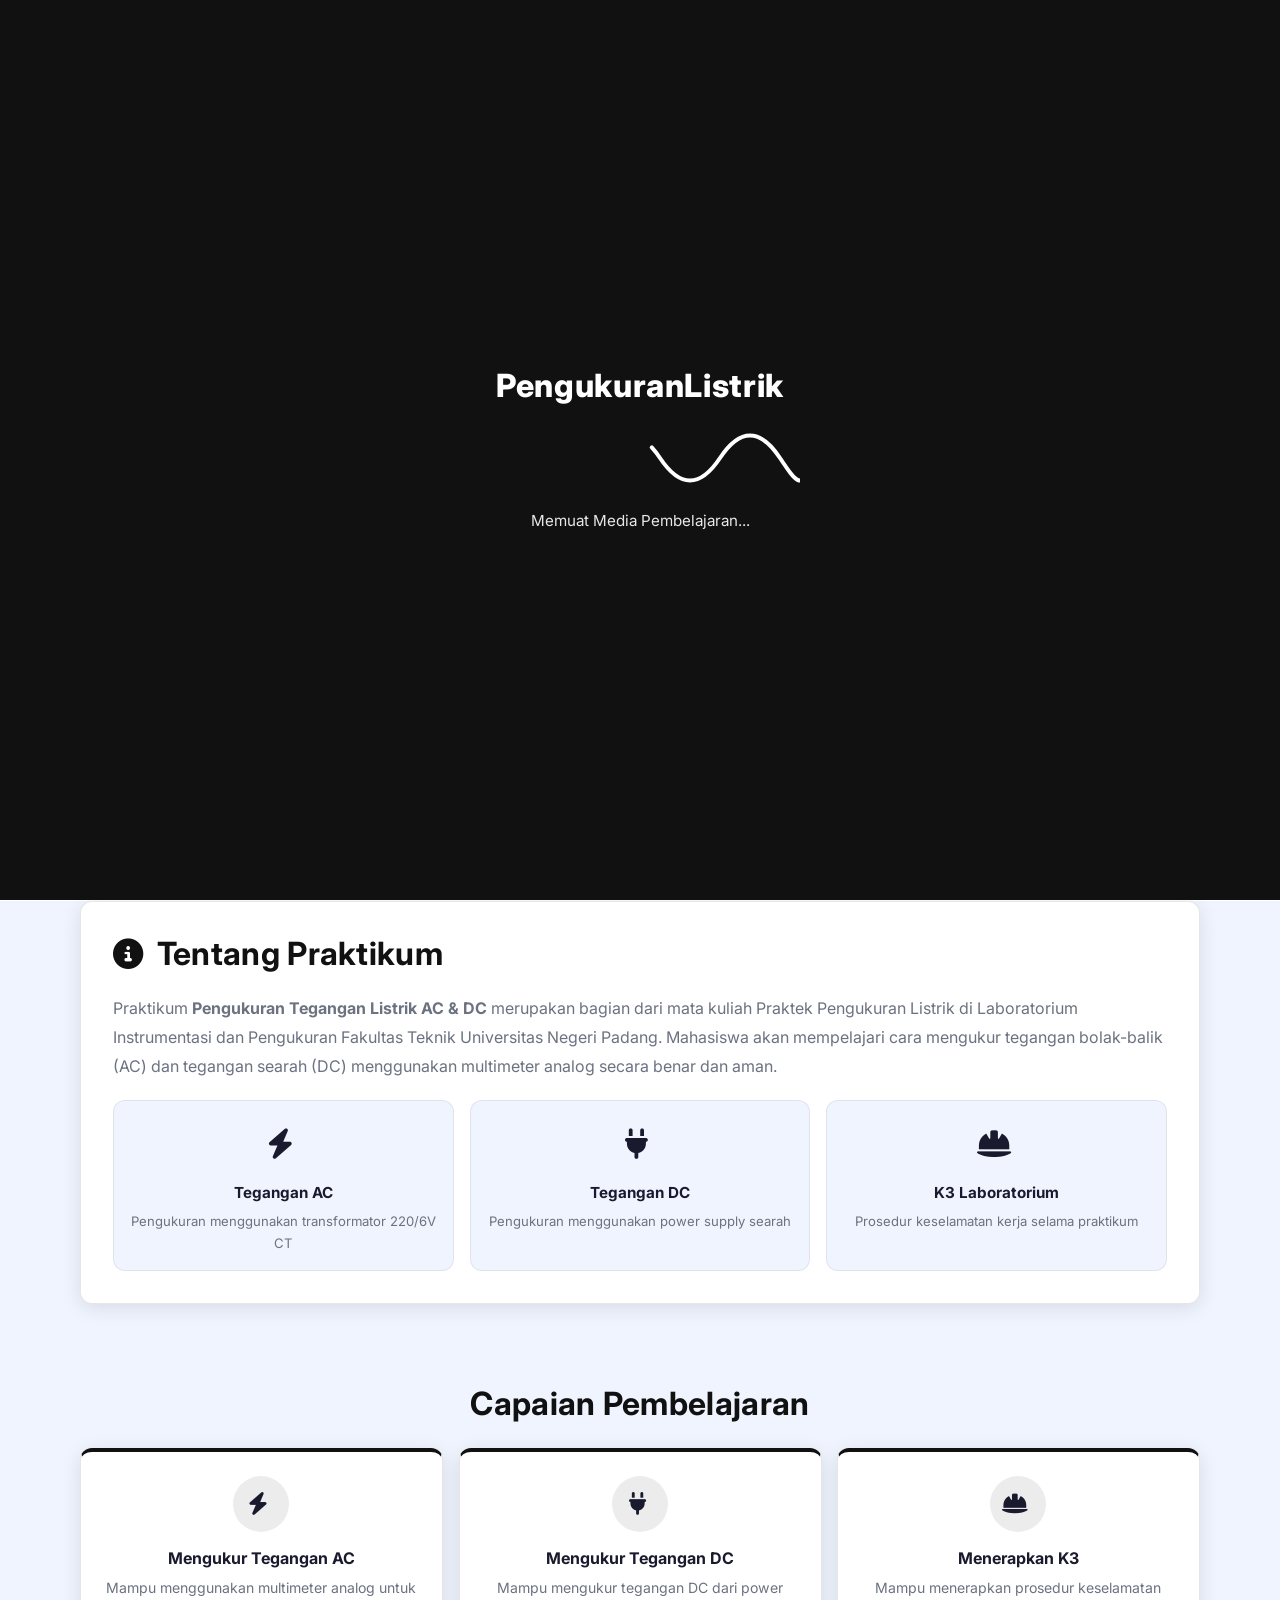
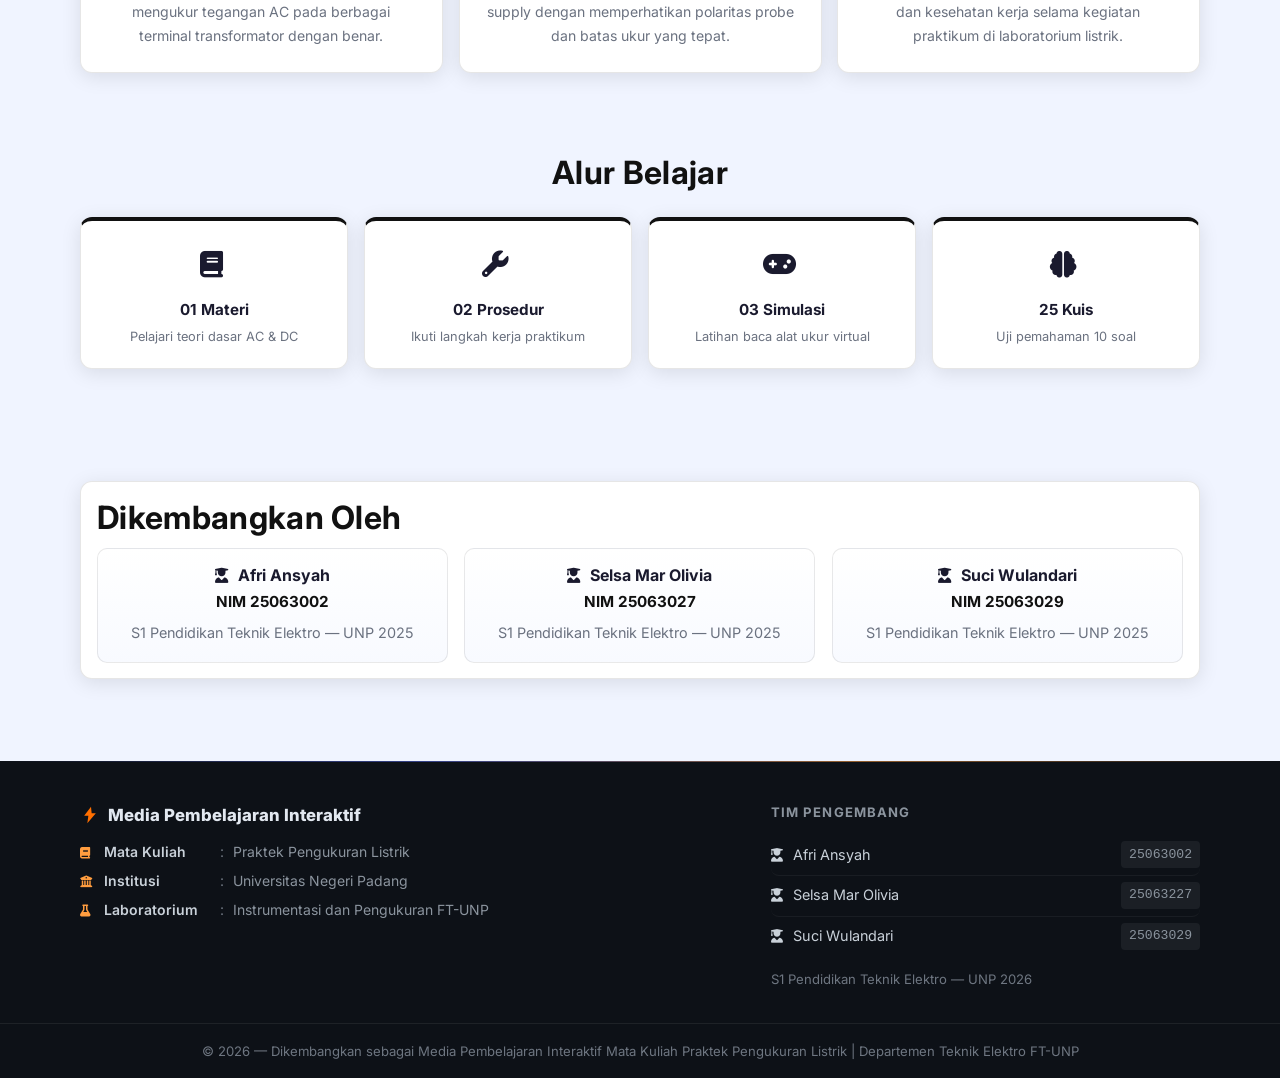
==== commit 891cf09f: "update" ====
--- a/index.html
+++ b/index.html
@@ -161,7 +161,7 @@
           </a>
           <a href="kuis.html" class="card" style="padding:1.25rem;text-align:center;text-decoration:none;border-top:4px solid #111111">
             <div style="font-size:1.75rem;margin-bottom:0.5rem"><i class="fas fa-brain"></i></div>
-            <p style="margin:0;font-weight:700;font-size:0.95rem">04 Kuis</p>
+            <p style="margin:0;font-weight:700;font-size:0.95rem">25 Kuis</p>
             <p style="margin:0.25rem 0 0;font-size:0.8rem;color:var(--text-muted)">Uji pemahaman 10 soal</p>
           </a>
         </div>
@@ -176,17 +176,17 @@
             <article class="member-card">
               <h3 class="member-name"><i class="fas fa-user-graduate"></i> Afri Ansyah</h3>
               <p class="member-nim">NIM 25063002</p>
-              <p class="member-subtitle">S1 Pendidikan Teknik Elektro — UNP 2026</p>
+              <p class="member-subtitle">S1 Pendidikan Teknik Elektro — UNP 2025</p>
             </article>
             <article class="member-card">
               <h3 class="member-name"><i class="fas fa-user-graduate"></i> Selsa Mar Olivia</h3>
               <p class="member-nim">NIM 25063027</p>
-              <p class="member-subtitle">S1 Pendidikan Teknik Elektro — UNP 2026</p>
+              <p class="member-subtitle">S1 Pendidikan Teknik Elektro — UNP 2025</p>
             </article>
             <article class="member-card">
               <h3 class="member-name"><i class="fas fa-user-graduate"></i> Suci Wulandari</h3>
               <p class="member-nim">NIM 25063029</p>
-              <p class="member-subtitle">S1 Pendidikan Teknik Elektro — UNP 2026</p>
+              <p class="member-subtitle">S1 Pendidikan Teknik Elektro — UNP 2025</p>
             </article>
           </div>
         </div>
--- a/style.css
+++ b/style.css
@@ -622,8 +622,6 @@
       from { opacity: 0; transform: translateY(24px) scale(0.98); }
       to   { opacity: 1; transform: translateY(0) scale(1); }
     }
-    .reveal { opacity: 0; transform: translateY(24px) scale(0.98); }
-    .reveal.is-visible { animation: fadeInUp 0.6s cubic-bezier(0.22, 1, 0.36, 1) forwards; }
     .back-to-top { position: fixed; bottom: 1.5rem; right: 1.5rem; z-index: 990; width: 44px; height: 44px; border-radius: 50%; background: var(--primary); color: #fff; border: none; font-size: 1.1rem; cursor: pointer; box-shadow: 0 4px 16px rgba(17,17,17,0.3); transition: var(--transition); opacity: 0; visibility: hidden; display: grid; place-items: center; }
     .back-to-top.is-visible { opacity: 1; visibility: visible; }
     .back-to-top:hover { transform: translateY(-3px); box-shadow: 0 8px 24px rgba(17,17,17,0.4); }
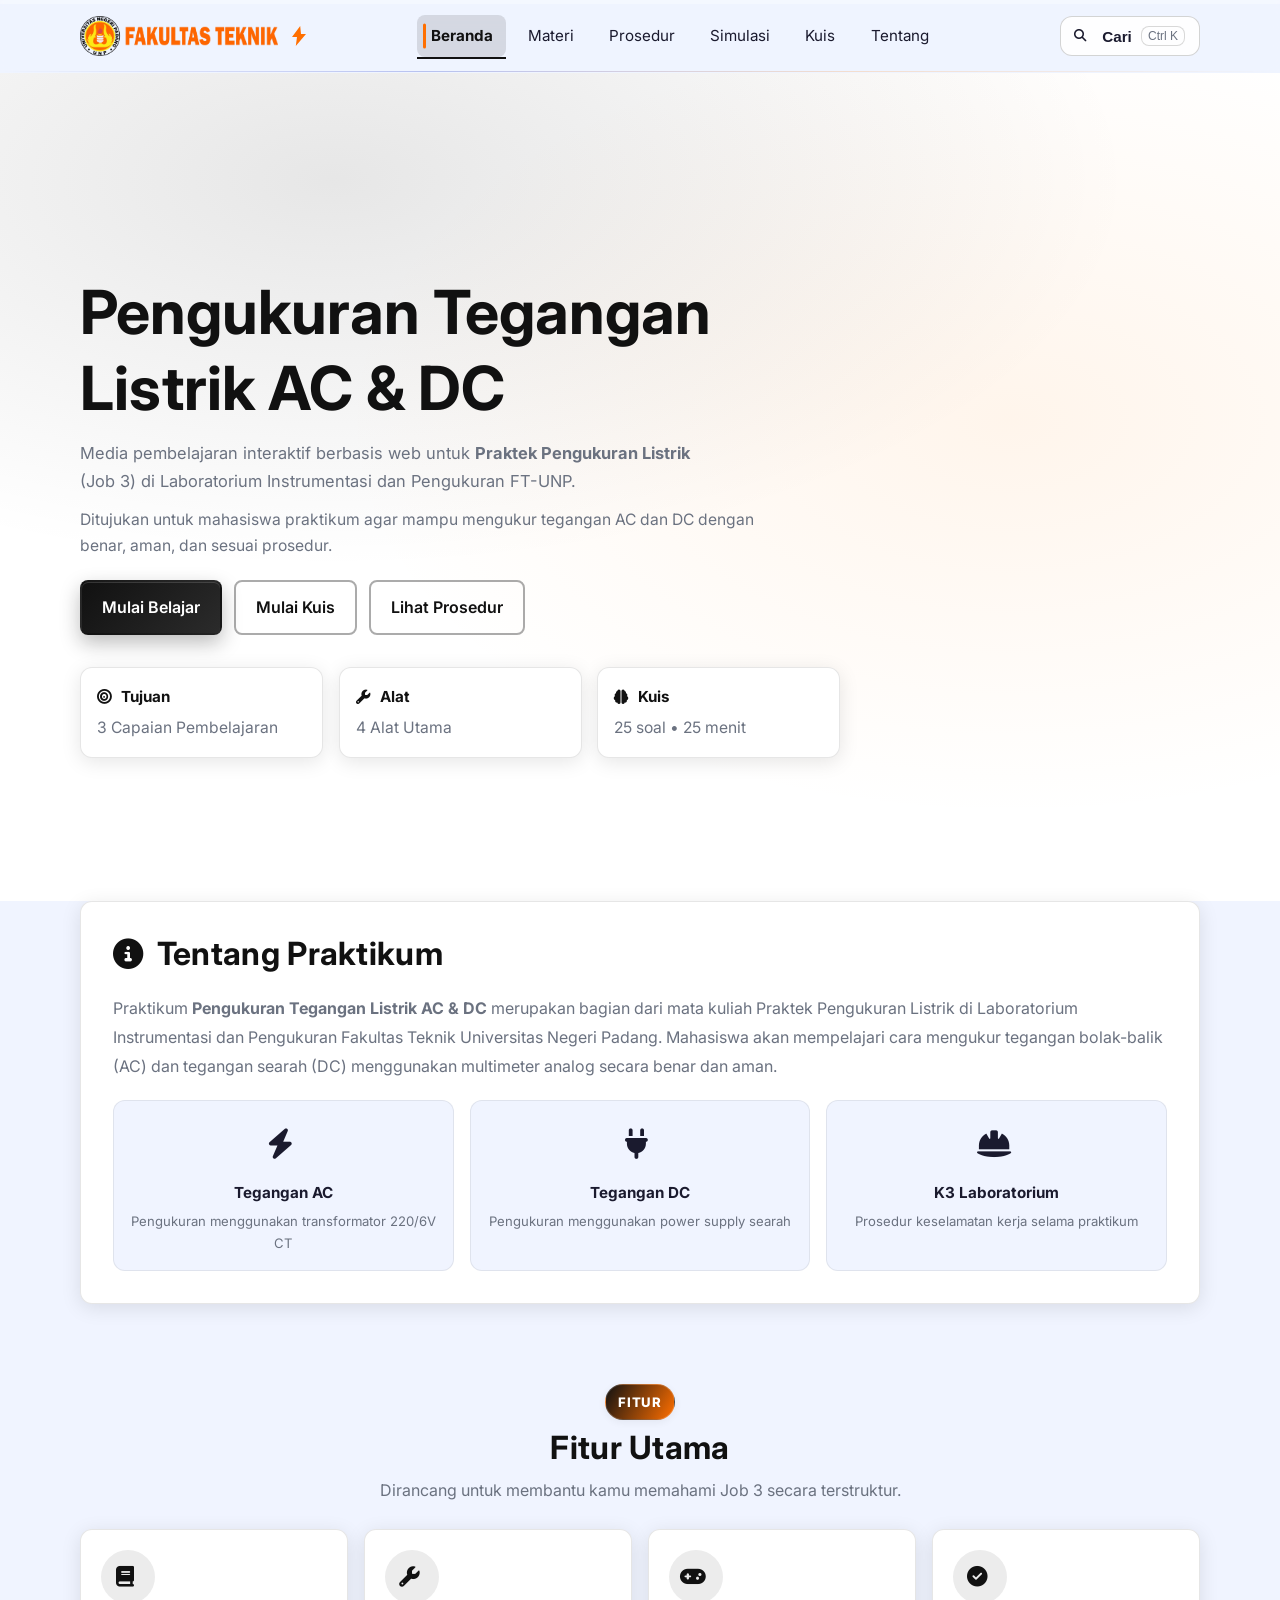
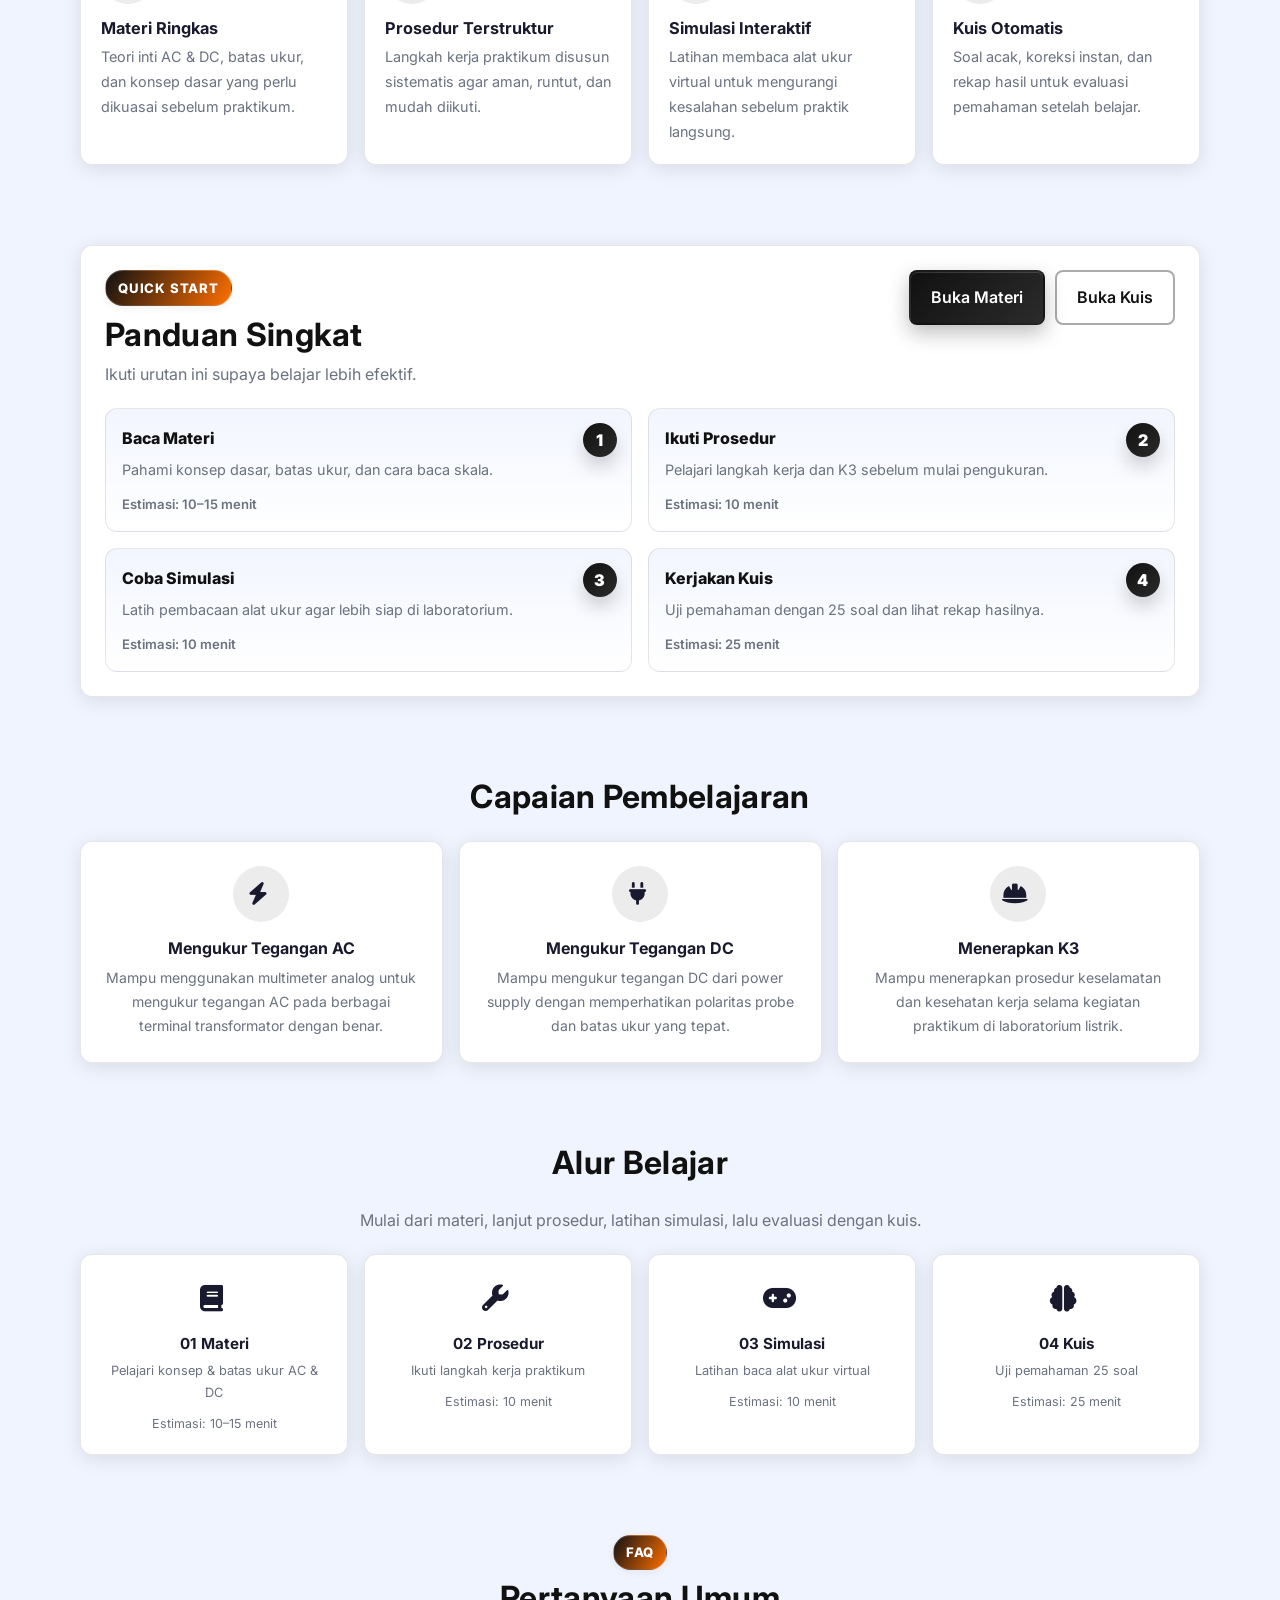
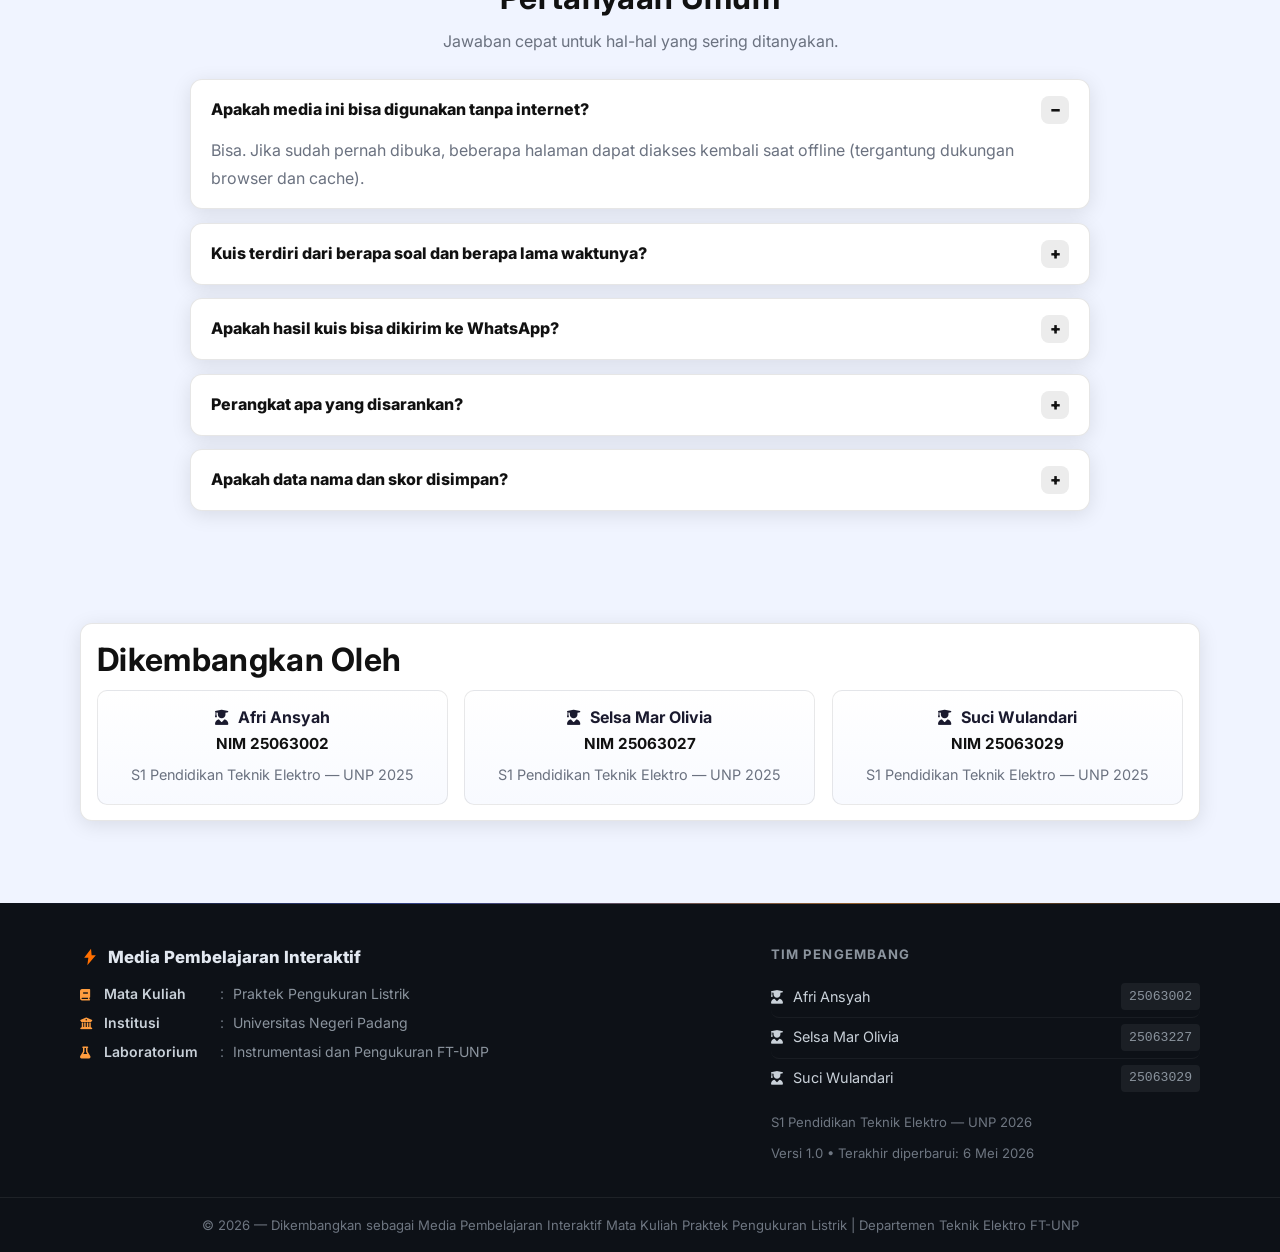
==== commit 00e86450: "update" ====
--- a/index.html
+++ b/index.html
@@ -61,15 +61,19 @@
         <div class="hero-content">
           <h1 class="hero-title">Pengukuran Tegangan Listrik AC & DC</h1>
           <p class="hero-subtitle">
-            Media Pembelajaran Interaktif berbasis Web — Laboratorium Instrumentasi dan Pengukuran FT-UNP
+            Media pembelajaran interaktif berbasis web untuk <strong>Praktek Pengukuran Listrik</strong> (Job 3) di Laboratorium Instrumentasi dan Pengukuran FT-UNP.
+          </p>
+          <p class="hero-note">
+            Ditujukan untuk mahasiswa praktikum agar mampu mengukur tegangan AC dan DC dengan benar, aman, dan sesuai prosedur.
           </p>
 
           <div class="hero-actions">
             <a href="materi.html" class="btn-primary">Mulai Belajar</a>
+            <a href="kuis.html" class="btn-secondary">Mulai Kuis</a>
             <a href="prosedur.html" class="btn-secondary">Lihat Prosedur</a>
           </div>
 
-          <div class="stats-grid grid-2" aria-label="Ringkasan praktikum">
+          <div class="stats-grid grid-3" aria-label="Ringkasan praktikum">
             <article class="card stat-card">
               <p class="stat-label"><i class="fas fa-bullseye"></i> Tujuan</p>
               <p class="stat-value">3 Capaian Pembelajaran</p>
@@ -77,6 +81,10 @@
             <article class="card stat-card">
               <p class="stat-label"><i class="fas fa-wrench"></i> Alat</p>
               <p class="stat-value">4 Alat Utama</p>
+            </article>
+            <article class="card stat-card">
+              <p class="stat-label"><i class="fas fa-brain"></i> Kuis</p>
+              <p class="stat-value">25 soal &bull; 25 menit</p>
             </article>
           </div>
         </div>
@@ -117,21 +125,95 @@
       </div>
     </section>
 
+    <section class="section" style="padding-top:0" aria-labelledby="fiturTitle">
+      <div class="container">
+        <div style="text-align:center;margin-bottom:1.5rem">
+          <span class="badge">Fitur</span>
+          <h2 class="section-title" id="fiturTitle" style="margin-top:0.5rem">Fitur Utama</h2>
+          <p class="section-subtitle">Dirancang untuk membantu kamu memahami Job 3 secara terstruktur.</p>
+        </div>
+
+        <div class="grid-4" aria-label="Daftar fitur utama">
+          <article class="card feature-card">
+            <div class="feature-icon"><i class="fas fa-book"></i></div>
+            <h3 class="feature-title">Materi Ringkas</h3>
+            <p class="feature-desc">Teori inti AC &amp; DC, batas ukur, dan konsep dasar yang perlu dikuasai sebelum praktikum.</p>
+          </article>
+          <article class="card feature-card">
+            <div class="feature-icon"><i class="fas fa-wrench"></i></div>
+            <h3 class="feature-title">Prosedur Terstruktur</h3>
+            <p class="feature-desc">Langkah kerja praktikum disusun sistematis agar aman, runtut, dan mudah diikuti.</p>
+          </article>
+          <article class="card feature-card">
+            <div class="feature-icon"><i class="fas fa-gamepad"></i></div>
+            <h3 class="feature-title">Simulasi Interaktif</h3>
+            <p class="feature-desc">Latihan membaca alat ukur virtual untuk mengurangi kesalahan sebelum praktik langsung.</p>
+          </article>
+          <article class="card feature-card">
+            <div class="feature-icon"><i class="fas fa-check-circle"></i></div>
+            <h3 class="feature-title">Kuis Otomatis</h3>
+            <p class="feature-desc">Soal acak, koreksi instan, dan rekap hasil untuk evaluasi pemahaman setelah belajar.</p>
+          </article>
+        </div>
+      </div>
+    </section>
+
+    <section class="section" style="padding-top:0" aria-labelledby="quickStartTitle">
+      <div class="container">
+        <div class="card quickstart-card" aria-label="Panduan singkat penggunaan">
+          <div class="quickstart-head">
+            <div>
+              <span class="badge">Quick Start</span>
+              <h2 class="section-title" id="quickStartTitle" style="margin:0.6rem 0 0.35rem">Panduan Singkat</h2>
+              <p class="section-subtitle" style="margin:0">Ikuti urutan ini supaya belajar lebih efektif.</p>
+            </div>
+            <div class="quickstart-actions">
+              <a href="materi.html" class="btn-primary">Buka Materi</a>
+              <a href="kuis.html" class="btn-secondary">Buka Kuis</a>
+            </div>
+          </div>
+
+          <ol class="quickstart-list">
+            <li>
+              <p class="quickstart-title">Baca Materi</p>
+              <p class="quickstart-desc">Pahami konsep dasar, batas ukur, dan cara baca skala.</p>
+              <p class="quickstart-meta">Estimasi: 10&ndash;15 menit</p>
+            </li>
+            <li>
+              <p class="quickstart-title">Ikuti Prosedur</p>
+              <p class="quickstart-desc">Pelajari langkah kerja dan K3 sebelum mulai pengukuran.</p>
+              <p class="quickstart-meta">Estimasi: 10 menit</p>
+            </li>
+            <li>
+              <p class="quickstart-title">Coba Simulasi</p>
+              <p class="quickstart-desc">Latih pembacaan alat ukur agar lebih siap di laboratorium.</p>
+              <p class="quickstart-meta">Estimasi: 10 menit</p>
+            </li>
+            <li>
+              <p class="quickstart-title">Kerjakan Kuis</p>
+              <p class="quickstart-desc">Uji pemahaman dengan 25 soal dan lihat rekap hasilnya.</p>
+              <p class="quickstart-meta">Estimasi: 25 menit</p>
+            </li>
+          </ol>
+        </div>
+      </div>
+    </section>
+
     <section class="section" style="padding-top:0" aria-labelledby="capaianTitle">
       <div class="container">
         <h2 class="section-title" id="capaianTitle" style="text-align:center;margin-bottom:1.5rem">Capaian Pembelajaran</h2>
         <div class="grid-3">
-          <div class="card" style="padding:1.5rem;text-align:center;border-top:4px solid #111111">
+          <div class="card" style="padding:1.5rem;text-align:center">
             <div style="width:56px;height:56px;border-radius:50%;background:rgba(17,17,17,0.08);display:flex;align-items:center;justify-content:center;margin:0 auto 1rem;font-size:1.5rem"><i class="fas fa-bolt"></i></div>
             <h3 style="margin:0 0 0.5rem;font-size:1rem;color:var(--text-primary)">Mengukur Tegangan AC</h3>
             <p style="margin:0;font-size:0.88rem;color:var(--text-muted);line-height:1.7">Mampu menggunakan multimeter analog untuk mengukur tegangan AC pada berbagai terminal transformator dengan benar.</p>
           </div>
-          <div class="card" style="padding:1.5rem;text-align:center;border-top:4px solid #111111">
+          <div class="card" style="padding:1.5rem;text-align:center">
             <div style="width:56px;height:56px;border-radius:50%;background:rgba(17,17,17,0.08);display:flex;align-items:center;justify-content:center;margin:0 auto 1rem;font-size:1.5rem"><i class="fas fa-plug"></i></div>
             <h3 style="margin:0 0 0.5rem;font-size:1rem;color:var(--text-primary)">Mengukur Tegangan DC</h3>
             <p style="margin:0;font-size:0.88rem;color:var(--text-muted);line-height:1.7">Mampu mengukur tegangan DC dari power supply dengan memperhatikan polaritas probe dan batas ukur yang tepat.</p>
           </div>
-          <div class="card" style="padding:1.5rem;text-align:center;border-top:4px solid #111111">
+          <div class="card" style="padding:1.5rem;text-align:center">
             <div style="width:56px;height:56px;border-radius:50%;background:rgba(17,17,17,0.08);display:flex;align-items:center;justify-content:center;margin:0 auto 1rem;font-size:1.5rem"><i class="fas fa-hard-hat"></i></div>
             <h3 style="margin:0 0 0.5rem;font-size:1rem;color:var(--text-primary)">Menerapkan K3</h3>
             <p style="margin:0;font-size:0.88rem;color:var(--text-muted);line-height:1.7">Mampu menerapkan prosedur keselamatan dan kesehatan kerja selama kegiatan praktikum di laboratorium listrik.</p>
@@ -143,27 +225,69 @@
     <section class="section" style="padding-top:0" aria-labelledby="alurTitle">
       <div class="container">
         <h2 class="section-title" id="alurTitle" style="text-align:center;margin-bottom:1.5rem">Alur Belajar</h2>
+        <p class="section-subtitle" style="text-align:center;margin:0 0 1.25rem">Mulai dari materi, lanjut prosedur, latihan simulasi, lalu evaluasi dengan kuis.</p>
         <div class="home-flow-grid">
-          <a href="materi.html" class="card" style="padding:1.25rem;text-align:center;text-decoration:none;border-top:4px solid #111111">
+          <a href="materi.html" class="card" style="padding:1.25rem;text-align:center;text-decoration:none">
             <div style="font-size:1.75rem;margin-bottom:0.5rem"><i class="fas fa-book"></i></div>
             <p style="margin:0;font-weight:700;font-size:0.95rem">01 Materi</p>
-            <p style="margin:0.25rem 0 0;font-size:0.8rem;color:var(--text-muted)">Pelajari teori dasar AC & DC</p>
+            <p style="margin:0.25rem 0 0;font-size:0.8rem;color:var(--text-muted)">Pelajari konsep &amp; batas ukur AC &amp; DC</p>
+            <p class="flow-meta">Estimasi: 10&ndash;15 menit</p>
           </a>
-          <a href="prosedur.html" class="card" style="padding:1.25rem;text-align:center;text-decoration:none;border-top:4px solid #111111">
+          <a href="prosedur.html" class="card" style="padding:1.25rem;text-align:center;text-decoration:none">
             <div style="font-size:1.75rem;margin-bottom:0.5rem"><i class="fas fa-wrench"></i></div>
             <p style="margin:0;font-weight:700;font-size:0.95rem">02 Prosedur</p>
             <p style="margin:0.25rem 0 0;font-size:0.8rem;color:var(--text-muted)">Ikuti langkah kerja praktikum</p>
+            <p class="flow-meta">Estimasi: 10 menit</p>
           </a>
-          <a href="simulasi.html" class="card" style="padding:1.25rem;text-align:center;text-decoration:none;border-top:4px solid #111111">
+          <a href="simulasi.html" class="card" style="padding:1.25rem;text-align:center;text-decoration:none">
             <div style="font-size:1.75rem;margin-bottom:0.5rem"><i class="fas fa-gamepad"></i></div>
             <p style="margin:0;font-weight:700;font-size:0.95rem">03 Simulasi</p>
             <p style="margin:0.25rem 0 0;font-size:0.8rem;color:var(--text-muted)">Latihan baca alat ukur virtual</p>
+            <p class="flow-meta">Estimasi: 10 menit</p>
           </a>
-          <a href="kuis.html" class="card" style="padding:1.25rem;text-align:center;text-decoration:none;border-top:4px solid #111111">
+          <a href="kuis.html" class="card" style="padding:1.25rem;text-align:center;text-decoration:none">
             <div style="font-size:1.75rem;margin-bottom:0.5rem"><i class="fas fa-brain"></i></div>
-            <p style="margin:0;font-weight:700;font-size:0.95rem">25 Kuis</p>
-            <p style="margin:0.25rem 0 0;font-size:0.8rem;color:var(--text-muted)">Uji pemahaman 10 soal</p>
+            <p style="margin:0;font-weight:700;font-size:0.95rem">04 Kuis</p>
+            <p style="margin:0.25rem 0 0;font-size:0.8rem;color:var(--text-muted)">Uji pemahaman 25 soal</p>
+            <p class="flow-meta">Estimasi: 25 menit</p>
           </a>
+        </div>
+      </div>
+    </section>
+
+    <section class="section" style="padding-top:0" aria-labelledby="faqTitle">
+      <div class="container">
+        <div style="text-align:center;margin-bottom:1.5rem">
+          <span class="badge">FAQ</span>
+          <h2 class="section-title" id="faqTitle" style="margin-top:0.5rem">Pertanyaan Umum</h2>
+          <p class="section-subtitle">Jawaban cepat untuk hal-hal yang sering ditanyakan.</p>
+        </div>
+
+        <div class="faq-grid" aria-label="Daftar pertanyaan umum">
+          <details class="card faq-item" open>
+            <summary>Apakah media ini bisa digunakan tanpa internet?</summary>
+            <p>Bisa. Jika sudah pernah dibuka, beberapa halaman dapat diakses kembali saat offline (tergantung dukungan browser dan cache).</p>
+          </details>
+
+          <details class="card faq-item">
+            <summary>Kuis terdiri dari berapa soal dan berapa lama waktunya?</summary>
+            <p>Kuis terdiri dari <strong>25 soal</strong> dengan durasi <strong>25 menit</strong>.</p>
+          </details>
+
+          <details class="card faq-item">
+            <summary>Apakah hasil kuis bisa dikirim ke WhatsApp?</summary>
+            <p>Bisa. Tombol kirim WhatsApp akan membuka pesan siap kirim (pengiriman tetap membutuhkan aksi pengguna).</p>
+          </details>
+
+          <details class="card faq-item">
+            <summary>Perangkat apa yang disarankan?</summary>
+            <p>Disarankan menggunakan browser terbaru di laptop atau HP. Untuk simulasi dan kuis, Chrome/Edge versi terbaru biasanya paling stabil.</p>
+          </details>
+
+          <details class="card faq-item">
+            <summary>Apakah data nama dan skor disimpan?</summary>
+            <p>Nama digunakan untuk ditampilkan pada hasil kuis. Jika ingin lebih privat, gunakan inisial.</p>
+          </details>
         </div>
       </div>
     </section>
@@ -249,6 +373,7 @@
           <p style="margin:0.75rem 0 0;font-size:0.82rem;color:#6e7681">
             S1 Pendidikan Teknik Elektro &mdash; UNP 2026
           </p>
+          <p class="footer-meta">Versi 1.0 &bull; Terakhir diperbarui: 6 Mei 2026</p>
         </div>
       </div>
     </div>
--- a/style.css
+++ b/style.css
@@ -202,11 +202,13 @@
     .section-title { margin: 0 0 0.6rem; font-size: clamp(1.4rem, 2.5vw, 2.1rem); line-height: 1.25; color: var(--primary); letter-spacing: 0.01em; }
     .section-subtitle { margin: 0; color: var(--text-muted); font-size: 1rem; }
 
-    .grid-2, .grid-3 { display: grid; gap: 1rem; }
+    .grid-2, .grid-3, .grid-4 { display: grid; gap: 1rem; }
     .grid-2 { grid-template-columns: repeat(2, minmax(0,1fr)); }
     .grid-3 { grid-template-columns: repeat(3, minmax(0,1fr)); }
+    .grid-4 { grid-template-columns: repeat(4, minmax(0,1fr)); }
     @media (max-width: 900px) { .grid-3 { grid-template-columns: repeat(2, minmax(0,1fr)); } }
-    @media (max-width: 700px) { .grid-2, .grid-3 { grid-template-columns: 1fr; } }
+    @media (max-width: 900px) { .grid-4 { grid-template-columns: repeat(2, minmax(0,1fr)); } }
+    @media (max-width: 700px) { .grid-2, .grid-3, .grid-4 { grid-template-columns: 1fr; } }
 
     /* =========================================================
        Scroll Progress
@@ -320,6 +322,7 @@
     .typewriter-cursor { display: inline-block; width: 1ch; color: var(--secondary); animation: cursorBlink 1.1s ease-in-out infinite; }
     @keyframes cursorBlink { 0%, 100% { opacity: 1; } 50% { opacity: 0; } }
     .hero-subtitle { margin: 0; color: var(--text-muted); max-width: 62ch; font-size: 1.03rem; }
+    .hero-note { margin: 0.75rem 0 0; color: var(--text-muted); max-width: 70ch; font-size: 0.98rem; }
     .hero-actions { margin-top: 1.25rem; display: flex; flex-wrap: wrap; gap: 0.75rem; }
     .stats-grid { margin-top: 2rem; }
     .stat-card { padding: 1rem; }
@@ -361,6 +364,122 @@
       gap: 1rem;
       position: relative;
     }
+
+    .flow-meta {
+      margin: 0.55rem 0 0;
+      font-size: 0.78rem;
+      color: var(--text-muted);
+    }
+
+    .feature-card { padding: 1.25rem; }
+    .feature-icon {
+      width: 54px;
+      height: 54px;
+      border-radius: 50%;
+      background: rgba(17,17,17,0.08);
+      display: grid;
+      place-items: center;
+      font-size: 1.35rem;
+      color: var(--primary);
+      margin-bottom: 0.85rem;
+    }
+    .feature-title {
+      margin: 0 0 0.35rem;
+      font-size: 1.02rem;
+      color: var(--text-primary);
+    }
+    .feature-desc {
+      margin: 0;
+      font-size: 0.9rem;
+      color: var(--text-muted);
+      line-height: 1.75;
+    }
+
+    .quickstart-card { padding: 1.5rem; }
+    .quickstart-head {
+      display: flex;
+      align-items: flex-start;
+      justify-content: space-between;
+      gap: 1rem;
+      flex-wrap: wrap;
+      margin-bottom: 1.25rem;
+    }
+    .quickstart-actions { display: flex; gap: 0.65rem; flex-wrap: wrap; }
+    .quickstart-list {
+      list-style: none;
+      margin: 0;
+      padding: 0;
+      display: grid;
+      grid-template-columns: repeat(2, minmax(0, 1fr));
+      gap: 1rem;
+      counter-reset: qstep;
+    }
+    .quickstart-list li {
+      counter-increment: qstep;
+      padding: 1rem;
+      border-radius: var(--radius-md);
+      border: 1px solid rgba(17,17,17,0.10);
+      background: linear-gradient(180deg, rgba(240,244,255,0.85), rgba(255,255,255,0.92));
+      position: relative;
+      overflow: hidden;
+    }
+    .quickstart-list li::before {
+      content: counter(qstep);
+      position: absolute;
+      top: 0.9rem;
+      right: 0.9rem;
+      width: 34px;
+      height: 34px;
+      border-radius: 50%;
+      display: grid;
+      place-items: center;
+      font-weight: 900;
+      color: #fff;
+      background: linear-gradient(135deg, var(--primary), #2b2b2b);
+      box-shadow: 0 10px 18px rgba(17,17,17,0.18);
+    }
+    .quickstart-title { margin: 0; font-weight: 800; color: var(--primary); }
+    .quickstart-desc { margin: 0.35rem 0 0; color: var(--text-muted); font-size: 0.9rem; line-height: 1.7; }
+    .quickstart-meta { margin: 0.65rem 0 0; font-size: 0.82rem; color: var(--text-muted); font-weight: 600; }
+
+    @media (max-width: 700px) {
+      .quickstart-list { grid-template-columns: 1fr; }
+    }
+
+    .faq-grid {
+      display: grid;
+      gap: 0.85rem;
+      max-width: 900px;
+      margin: 0 auto;
+    }
+    .faq-item { padding: 1rem 1.25rem; }
+    .faq-item summary {
+      cursor: pointer;
+      font-weight: 800;
+      color: var(--primary);
+      display: flex;
+      align-items: center;
+      justify-content: space-between;
+      gap: 1rem;
+      list-style: none;
+    }
+    .faq-item summary::-webkit-details-marker { display: none; }
+    .faq-item summary::after {
+      content: "+";
+      flex: 0 0 auto;
+      width: 28px;
+      height: 28px;
+      border-radius: 8px;
+      display: grid;
+      place-items: center;
+      background: rgba(17,17,17,0.08);
+      color: var(--primary);
+      font-weight: 900;
+    }
+    .faq-item[open] summary::after { content: "−"; }
+    .faq-item p { margin: 0.75rem 0 0; color: var(--text-muted); line-height: 1.75; }
+
+    .footer-meta { margin: 0.6rem 0 0; font-size: 0.82rem; color: #6e7681; }
 
     @media (max-width: 900px) {
       .home-about-grid { grid-template-columns: repeat(2, minmax(0, 1fr)); }
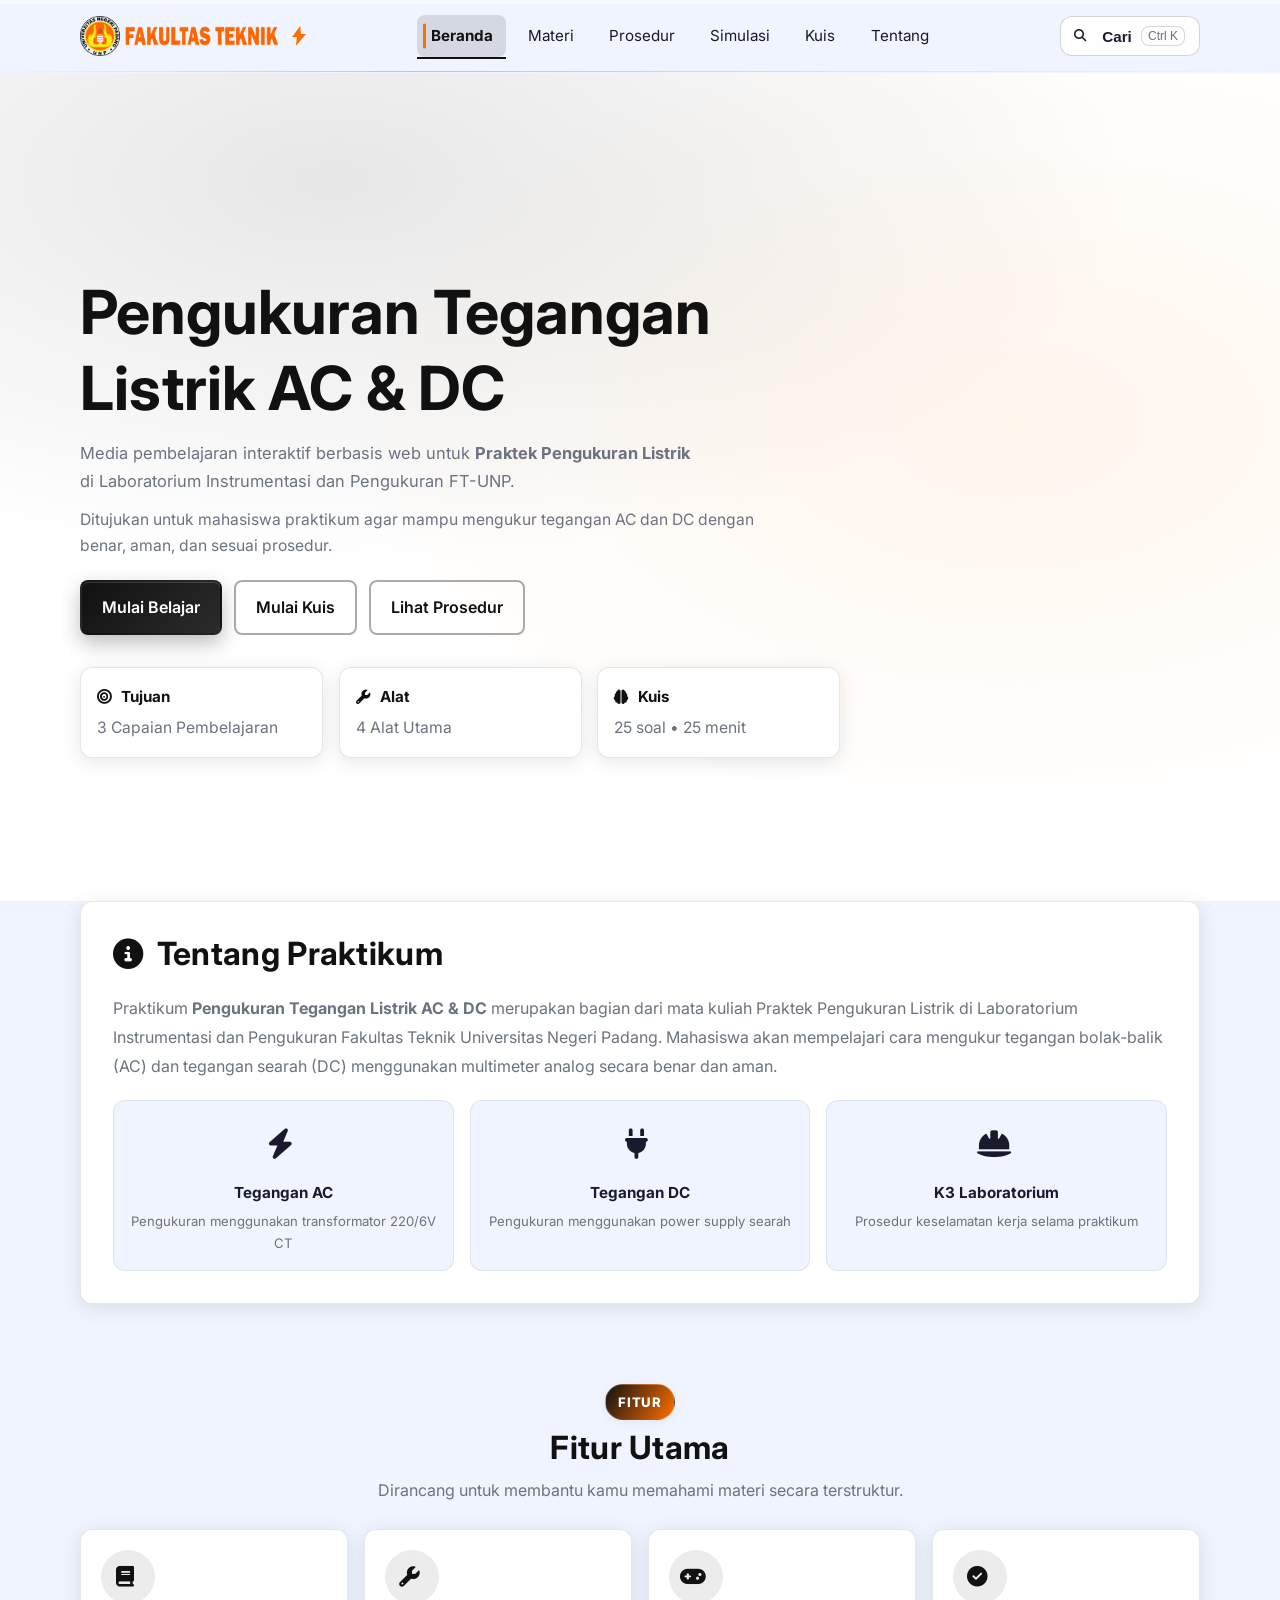
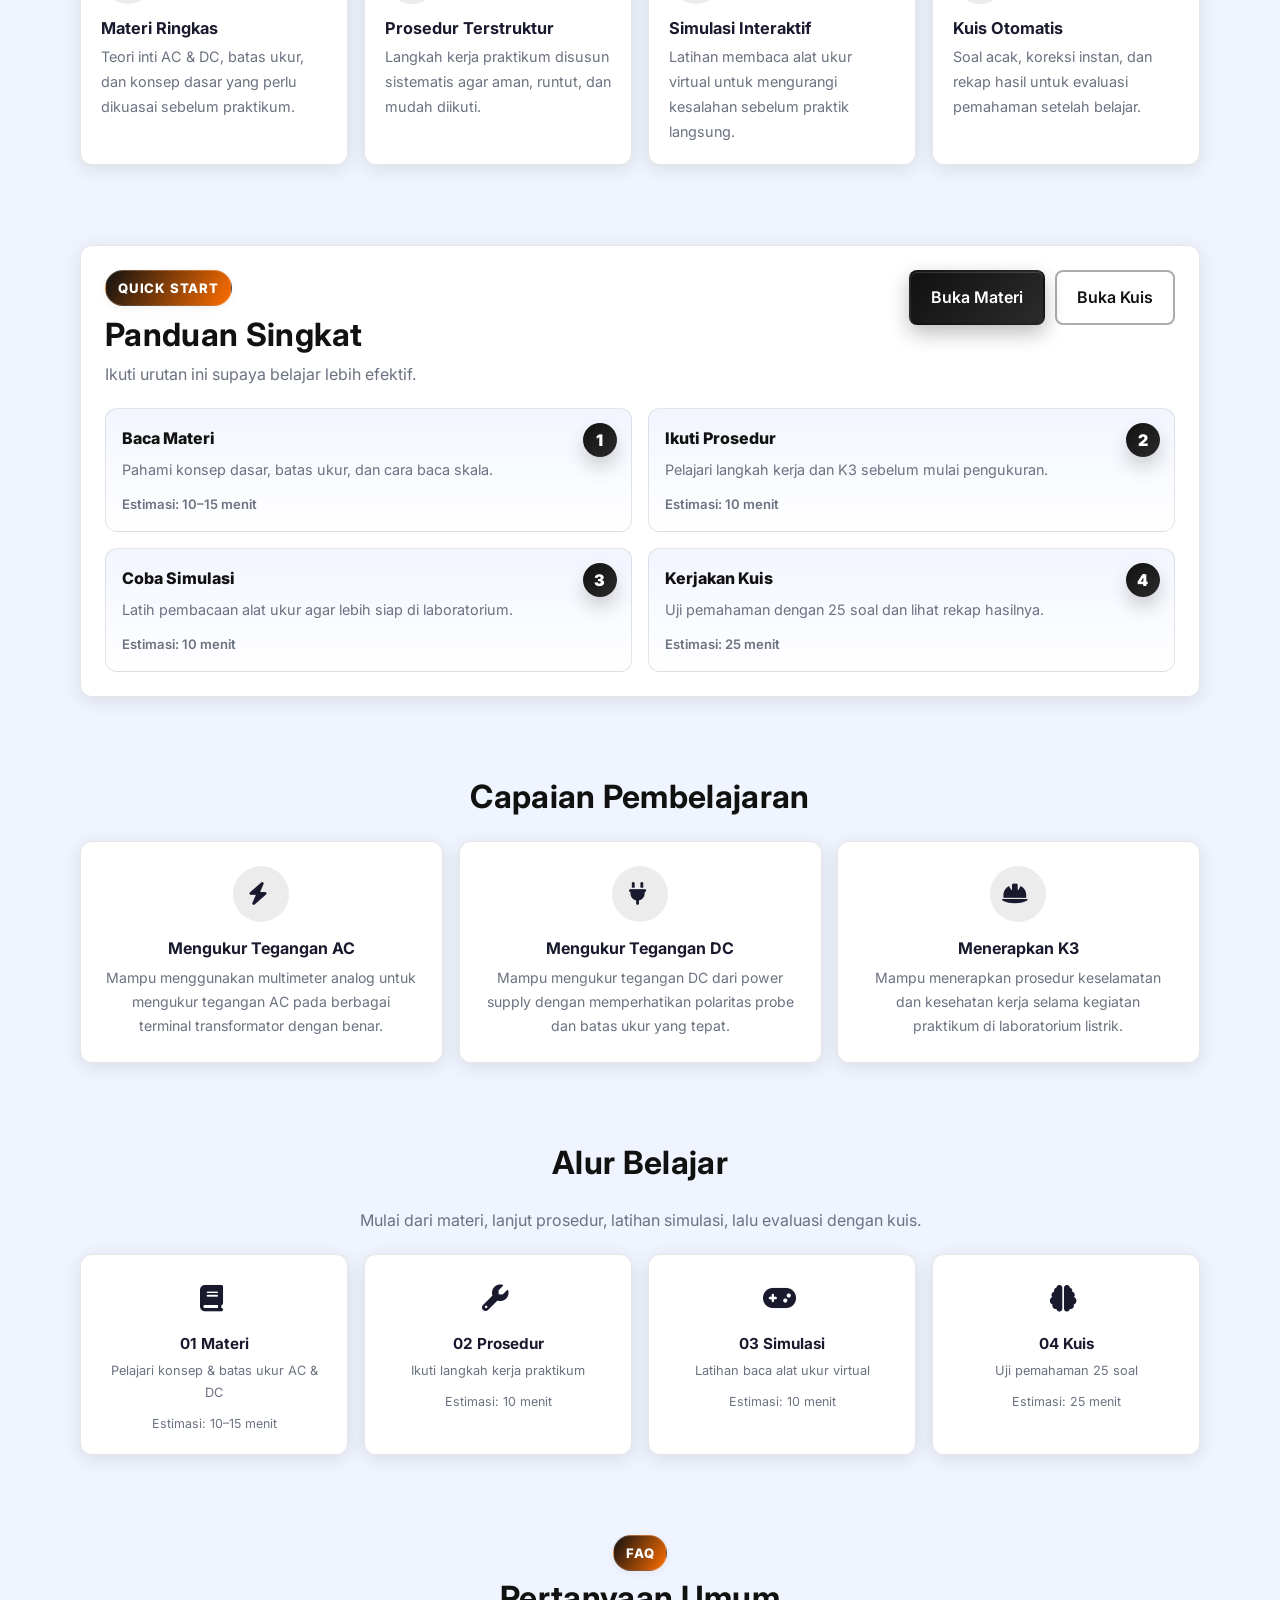
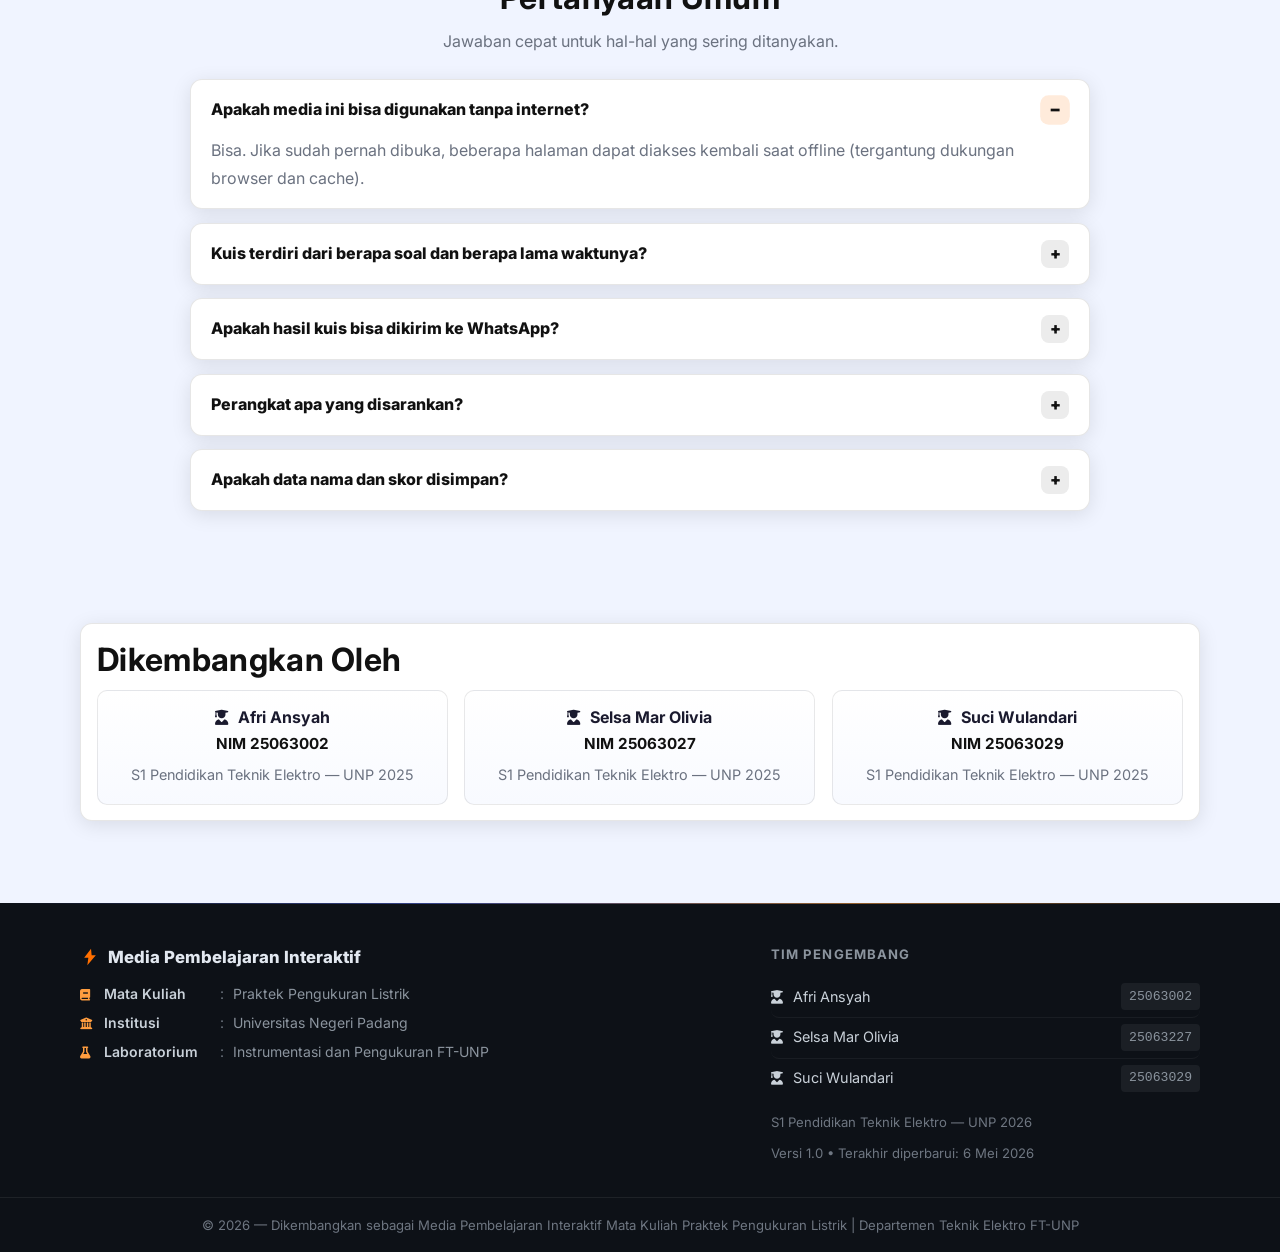
==== commit 4904b90b: "Remove 'Job 3' references" ====
--- a/index.html
+++ b/index.html
@@ -3,7 +3,7 @@
 <head>
   <meta charset="UTF-8" />
   <meta name="viewport" content="width=device-width, initial-scale=1.0" />
-  <meta name="description" content="Media Pembelajaran Interaktif Praktek Pengukuran Listrik — Job 3: Pengukuran Tegangan AC & DC untuk Laboratorium Instrumentasi dan Pengukuran FT-UNP." />
+  <meta name="description" content="Media Pembelajaran Interaktif Praktek Pengukuran Listrik — Pengukuran Tegangan AC & DC untuk Laboratorium Instrumentasi dan Pengukuran FT-UNP." />
   <meta name="keywords" content="Pengukuran Listrik, Tegangan AC, Tegangan DC, Laboratorium, Teknik Elektro, UNP" />
   <meta name="author" content="Afri Ansyah, Selsa Mar Olivia, Suci Wulandari — S1 Pendidikan Teknik Elektro UNP" />
   <meta name="robots" content="index, follow" />
@@ -61,7 +61,7 @@
         <div class="hero-content">
           <h1 class="hero-title">Pengukuran Tegangan Listrik AC & DC</h1>
           <p class="hero-subtitle">
-            Media pembelajaran interaktif berbasis web untuk <strong>Praktek Pengukuran Listrik</strong> (Job 3) di Laboratorium Instrumentasi dan Pengukuran FT-UNP.
+            Media pembelajaran interaktif berbasis web untuk <strong>Praktek Pengukuran Listrik</strong> di Laboratorium Instrumentasi dan Pengukuran FT-UNP.
           </p>
           <p class="hero-note">
             Ditujukan untuk mahasiswa praktikum agar mampu mengukur tegangan AC dan DC dengan benar, aman, dan sesuai prosedur.
@@ -130,7 +130,7 @@
         <div style="text-align:center;margin-bottom:1.5rem">
           <span class="badge">Fitur</span>
           <h2 class="section-title" id="fiturTitle" style="margin-top:0.5rem">Fitur Utama</h2>
-          <p class="section-subtitle">Dirancang untuk membantu kamu memahami Job 3 secara terstruktur.</p>
+          <p class="section-subtitle">Dirancang untuk membantu kamu memahami materi secara terstruktur.</p>
         </div>
 
         <div class="grid-4" aria-label="Daftar fitur utama">
--- a/style.css
+++ b/style.css
@@ -20,6 +20,12 @@
   --transition-fast : all var(--dur-fast) var(--ease-out);
   --transition-base : all var(--dur-base) var(--ease-out);
 
+  /* Motion tuning */
+  --tilt-max: 4deg;
+  --lift-sm: -3px;
+  --lift-md: -4px;
+  --shine-opacity: 0.35;
+
       --primary: #111111;
       --secondary: #ff6f00;
       --surface: #ffffff;
@@ -56,16 +62,26 @@
     /* Scroll reveal */
     .reveal {
       opacity: 0;
-      transform: translateY(24px);
-      transition: opacity var(--dur-slow) var(--ease-out),
-                  transform var(--dur-slow) var(--ease-out);
+      transform: translate3d(0, 18px, 0) scale(0.99);
+      filter: blur(3px);
+      transition:
+        opacity var(--dur-slow) var(--ease-out) var(--reveal-delay, 0ms),
+        transform var(--dur-slow) var(--ease-out) var(--reveal-delay, 0ms),
+        filter var(--dur-slow) var(--ease-out) var(--reveal-delay, 0ms);
+      will-change: transform, opacity, filter;
     }
     .reveal.is-visible {
       opacity: 1;
       transform: none;
+      filter: blur(0);
     }
     @media (prefers-reduced-motion: reduce) {
-      .reveal { opacity: 1; transform: none; }
+      .reveal {
+        opacity: 1;
+        transform: none;
+        filter: none;
+        transition: none;
+      }
     }
 
     /* =========================================================
@@ -76,14 +92,41 @@
       border-radius: var(--radius-md);
       box-shadow: var(--shadow-md);
       border: 1px solid rgba(17,17,17,0.10);
-      transition: transform var(--dur-fast) var(--ease-out), box-shadow var(--dur-fast) var(--ease-out);
+      --card-lift: 0px;
+      --card-tilt-x: 0deg;
+      --card-tilt-y: 0deg;
+      transform: translate3d(0, var(--card-lift), 0) rotateX(var(--card-tilt-x)) rotateY(var(--card-tilt-y));
+      transform-style: preserve-3d;
+      transition:
+        transform var(--dur-fast) var(--ease-out),
+        box-shadow var(--dur-fast) var(--ease-out),
+        border-color var(--dur-fast) var(--ease-out);
       will-change: transform;
       position: relative;
+      overflow: hidden;
+    }
+    .card::before {
+      content: "";
+      position: absolute;
+      inset: -1px;
+      pointer-events: none;
+      background:
+        radial-gradient(120% 60% at 10% 0%, rgba(255,255,255,0.65), transparent 55%),
+        linear-gradient(120deg, transparent 0%, rgba(255,255,255,var(--shine-opacity)) 18%, transparent 36%);
+      transform: translate3d(-55%, 0, 0);
+      opacity: 0;
+      transition: transform var(--dur-slow) var(--ease-out), opacity var(--dur-fast) var(--ease-out);
+      mix-blend-mode: soft-light;
     }
     @media (hover: hover) and (pointer: fine) {
       .card:hover {
-        transform: translateY(-3px);
+        --card-lift: var(--lift-sm);
         box-shadow: 0 8px 24px rgba(0,0,0,0.08);
+        border-color: rgba(17,17,17,0.16);
+      }
+      .card:hover::before {
+        opacity: 1;
+        transform: translate3d(55%, 0, 0);
       }
     }
     .card:focus-within {
@@ -97,7 +140,7 @@
     }
     @media (hover: hover) and (pointer: fine) {
       .stat-card:hover, .member-card:hover, .formula-card:hover, .apd-card:hover {
-        transform: translateY(-4px);
+        --card-lift: var(--lift-md);
         box-shadow: var(--shadow-lg);
       }
     }
@@ -116,6 +159,34 @@
       transition: transform var(--dur-base) var(--ease-out), box-shadow var(--dur-base) var(--ease-out), background-color var(--dur-base) var(--ease-out), border-color var(--dur-base) var(--ease-out);
       user-select: none;
       white-space: nowrap;
+      position: relative;
+      isolation: isolate;
+    }
+
+    /* Button shine sweep (premium micro-interaction) */
+    .btn-primary::after,
+    .btn-secondary::after {
+      content: "";
+      position: absolute;
+      inset: -2px;
+      pointer-events: none;
+      background: linear-gradient(120deg, transparent 0%, rgba(255,255,255,0.55) 18%, transparent 36%);
+      transform: translate3d(-65%, 0, 0);
+      opacity: 0;
+      transition: transform 520ms var(--ease-out), opacity 160ms var(--ease-out);
+      mix-blend-mode: soft-light;
+    }
+    @media (hover: hover) and (pointer: fine) {
+      .btn-primary:hover::after,
+      .btn-secondary:hover::after {
+        opacity: 1;
+        transform: translate3d(65%, 0, 0);
+      }
+    }
+    .btn-primary:focus-visible::after,
+    .btn-secondary:focus-visible::after {
+      opacity: 1;
+      transform: translate3d(65%, 0, 0);
     }
     .btn-primary {
       color: #fff;
@@ -214,7 +285,14 @@
        Scroll Progress
        ========================================================= */
     .scroll-progress { position: fixed; top: 0; left: 0; width: 100%; height: 4px; z-index: 1100; background: rgba(255,255,255,0.35); backdrop-filter: blur(2px); }
-    .scroll-progress__bar { height: 100%; width: 0; background: linear-gradient(90deg,var(--secondary),#ff9d3f); transition: width 0.1s linear; }
+    .scroll-progress__bar {
+      height: 100%;
+      width: 100%;
+      transform: scaleX(0);
+      transform-origin: left;
+      background: linear-gradient(90deg,var(--secondary),#ff9d3f);
+      will-change: transform;
+    }
 
     /* =========================================================
        Loading Screen
@@ -288,13 +366,31 @@
     }
     @media (max-width: 860px) {
       .menu-button { display: inline-flex; }
-      .nav-wrap { position: absolute; top: calc(var(--header-height) + 1px); right: 1rem; left: 1rem; background: #fff; border: 1px solid rgba(17,17,17,0.12); border-radius: var(--radius); box-shadow: var(--shadow); max-height: 0; overflow: hidden; opacity: 0; visibility: hidden; transition: max-height 0.35s cubic-bezier(0.4, 0, 0.2, 1), opacity 0.25s ease, visibility 0.25s ease; }
+      .nav-wrap { position: absolute; top: calc(var(--header-height) + 1px); right: 1rem; left: 1rem; background: rgba(255,255,255,0.92); border: 1px solid rgba(17,17,17,0.12); border-radius: var(--radius); box-shadow: var(--shadow); max-height: 0; overflow: hidden; opacity: 0; visibility: hidden; pointer-events: none; transform: translate3d(0, -10px, 0) scale(0.98); backdrop-filter: blur(12px); -webkit-backdrop-filter: blur(12px); transition: max-height 0.35s cubic-bezier(0.4, 0, 0.2, 1), opacity 0.25s ease, visibility 0.25s ease, transform 0.35s var(--ease-out); }
       .nav-links { flex-direction: column; align-items: stretch; padding: 0.6rem; }
       .nav-links a { padding: 0.7rem 0.85rem; }
-      .menu-toggle:checked ~ .nav-wrap { max-height: 70vh; opacity: 1; visibility: visible; }
+      .nav-wrap .nav-links li a { opacity: 0; transform: translate3d(0, -6px, 0); transition: opacity var(--dur-base) var(--ease-out), transform var(--dur-base) var(--ease-out); }
+      .menu-toggle:checked ~ .nav-wrap { max-height: 70vh; opacity: 1; visibility: visible; pointer-events: auto; transform: none; }
+      .menu-toggle:checked ~ .nav-wrap .nav-links li a { opacity: 1; transform: none; }
+      .menu-toggle:checked ~ .nav-wrap .nav-links li:nth-child(1) a { transition-delay: 30ms; }
+      .menu-toggle:checked ~ .nav-wrap .nav-links li:nth-child(2) a { transition-delay: 70ms; }
+      .menu-toggle:checked ~ .nav-wrap .nav-links li:nth-child(3) a { transition-delay: 110ms; }
+      .menu-toggle:checked ~ .nav-wrap .nav-links li:nth-child(4) a { transition-delay: 150ms; }
+      .menu-toggle:checked ~ .nav-wrap .nav-links li:nth-child(5) a { transition-delay: 190ms; }
+      .menu-toggle:checked ~ .nav-wrap .nav-links li:nth-child(6) a { transition-delay: 230ms; }
+      .menu-toggle:checked ~ .nav-wrap .nav-links li:nth-child(7) a { transition-delay: 270ms; }
       .menu-toggle:checked + .menu-button span { background: transparent; }
       .menu-toggle:checked + .menu-button span::before { transform: translateY(6px) rotate(45deg); }
       .menu-toggle:checked + .menu-button span::after { transform: translateY(-6px) rotate(-45deg); }
+    }
+
+    @media (prefers-reduced-motion: reduce) {
+      .card, .card::before { transition: none; }
+    }
+
+    @media (max-width: 860px) and (prefers-reduced-motion: reduce) {
+      .nav-wrap { transition: none; transform: none; }
+      .nav-wrap .nav-links li a { transition: none; transform: none; opacity: 1; }
     }
 
     /* =========================================================
@@ -475,9 +571,31 @@
       background: rgba(17,17,17,0.08);
       color: var(--primary);
       font-weight: 900;
-    }
-    .faq-item[open] summary::after { content: "−"; }
-    .faq-item p { margin: 0.75rem 0 0; color: var(--text-muted); line-height: 1.75; }
+      transition: transform var(--dur-fast) var(--ease-out), background-color var(--dur-fast) var(--ease-out);
+    }
+    .faq-item[open] summary::after {
+      content: "−";
+      transform: rotate(180deg) scale(1.06);
+      background: rgba(255, 111, 0, 0.14);
+    }
+    .faq-item p {
+      margin: 0.75rem 0 0;
+      color: var(--text-muted);
+      line-height: 1.75;
+      opacity: 0;
+      transform: translate3d(0, -4px, 0);
+      max-height: 0;
+      overflow: hidden;
+      transition:
+        max-height var(--dur-slow) var(--ease-out),
+        opacity var(--dur-base) var(--ease-out),
+        transform var(--dur-base) var(--ease-out);
+    }
+    .faq-item[open] p {
+      opacity: 1;
+      transform: none;
+      max-height: 260px;
+    }
 
     .footer-meta { margin: 0.6rem 0 0; font-size: 0.82rem; color: #6e7681; }
 
@@ -516,8 +634,8 @@
      .tab-btn { display: inline-flex; align-items: center; gap: 0.5rem; padding: 0.7rem 1.1rem; border: none; border-bottom: 3px solid transparent; background: transparent; color: var(--text-muted); font-size: 0.97rem; font-weight: 600; cursor: pointer; border-radius: var(--radius-sm) var(--radius-sm) 0 0; transition: background-color 0.18s cubic-bezier(0.4, 0, 0.2, 1), color 0.18s cubic-bezier(0.4, 0, 0.2, 1); margin-bottom: -2px; }
     .tab-btn:hover { color: var(--primary); background: rgba(17,17,17,0.06); }
      .tab-btn.is-active { color: var(--primary); border-bottom-color: transparent; background: rgba(17,17,17,0.07); box-shadow: inset 0 3px 0 var(--secondary); }
-     .tab-panel { display: none; opacity: 0; transform: translateX(-8px); transition: opacity 0.35s ease, transform 0.35s ease; }
-     .tab-panel.is-active { display: block; opacity: 1; transform: translateX(0); }
+    .tab-panel { display: none; opacity: 0; transform: translate3d(-10px, 0, 0) scale(0.99); filter: blur(2px); transition: opacity 0.35s var(--ease-out), transform 0.35s var(--ease-out), filter 0.35s var(--ease-out); }
+    .tab-panel.is-active { display: block; opacity: 1; transform: none; filter: blur(0); }
 
     .oscilloscope-wrap { display: grid; grid-template-columns: repeat(2,minmax(0,1fr)); gap: 1.25rem; margin-bottom: 2rem; }
     @media (max-width: 700px) { .oscilloscope-wrap { grid-template-columns: 1fr; } }
@@ -628,8 +746,13 @@
     .stepper-dot.is-active { background: var(--primary); border-color: var(--primary); color: #fff; transform: scale(1.15); }
     .stepper-body { padding: 1.25rem; }
     .step-pane { display: none; }
-    .step-pane.is-active { display: block; animation: stepFadeIn 0.3s ease; }
-    @keyframes stepFadeIn { from { opacity: 0; transform: translateY(8px); } to { opacity: 1; transform: translateY(0); } }
+    .step-pane.is-active { display: block; animation: stepFadeIn 0.42s var(--ease-out); }
+    @keyframes stepFadeIn { from { opacity: 0; transform: translate3d(0, 10px, 0) scale(0.99); filter: blur(2px); } to { opacity: 1; transform: none; filter: blur(0); } }
+
+    @media (prefers-reduced-motion: reduce) {
+      .tab-panel { transition: none; filter: none; transform: none; }
+      .step-pane.is-active { animation: none; }
+    }
     .step-pane-icon { font-size: 2rem; margin-bottom: 0.4rem; display: block; }
     .step-pane h4 { margin: 0 0 0.5rem; color: var(--primary); font-size: 1rem; }
     .step-pane p { margin: 0 0 0.75rem; font-size: 0.95rem; color: var(--text-primary); line-height: 1.65; }
@@ -701,10 +824,57 @@
     .feedback-card.correct { background: rgba(16,185,129,0.1); border-color: rgba(16,185,129,0.35); border-left: 4px solid var(--success); color: #065f46; }
     .feedback-card.wrong { background: rgba(239,68,68,0.08); border-color: rgba(239,68,68,0.3); border-left: 4px solid var(--danger); color: #b91c1c; }
     .feedback-card.neutral { background: rgba(17,17,17,0.04); border-color: rgba(17,17,17,0.1); color: var(--text-muted); }
-    .result-modal-overlay { position: fixed; inset: 0; z-index: 1300; background: rgba(10,15,30,0.72); display: grid; place-items: center; padding: 1rem; opacity: 0; visibility: hidden; transition: opacity 0.3s ease, visibility 0.3s ease; }
+    .result-modal-overlay { position: fixed; inset: 0; z-index: 1300; background: rgba(10,15,30,0.62); display: grid; place-items: center; padding: 1rem; opacity: 0; visibility: hidden; pointer-events: none; backdrop-filter: blur(10px) saturate(140%); -webkit-backdrop-filter: blur(10px) saturate(140%); transition: opacity 0.26s var(--ease-out), visibility 0.26s var(--ease-out); }
     .result-modal-overlay.is-visible { opacity: 1; visibility: visible; }
-    .result-modal { background: var(--surface); border-radius: 16px; box-shadow: 0 20px 60px rgba(0,0,0,0.25); padding: 2rem; max-width: 400px; width: 100%; text-align: center; transform: scale(0.92); transition: transform 0.3s ease; }
-    .result-modal-overlay.is-visible .result-modal { transform: scale(1); }
+    .result-modal-overlay.is-visible { pointer-events: auto; }
+    .result-modal { background: var(--surface); border-radius: 16px; box-shadow: 0 20px 60px rgba(0,0,0,0.25); padding: 2rem; max-width: 400px; width: 100%; text-align: center; transform: translate3d(0, 14px, 0) scale(0.96); filter: blur(2px); transition: transform 0.32s var(--ease-out), filter 0.32s var(--ease-out); }
+    .result-modal-overlay.is-visible .result-modal { transform: none; filter: blur(0); }
+
+    /* Report modal (generated in JS) */
+    .report-modal-overlay {
+      position: fixed;
+      inset: 0;
+      z-index: 10000;
+      display: grid;
+      place-items: center;
+      padding: 20px;
+      background: rgba(10,15,30,0.62);
+      backdrop-filter: blur(10px) saturate(140%);
+      -webkit-backdrop-filter: blur(10px) saturate(140%);
+      opacity: 0;
+      visibility: hidden;
+      pointer-events: none;
+      transition: opacity 0.26s var(--ease-out), visibility 0.26s var(--ease-out);
+    }
+    .report-modal-overlay.is-open {
+      opacity: 1;
+      visibility: visible;
+      pointer-events: auto;
+    }
+    .report-modal {
+      background: #ffffff;
+      border-radius: 14px;
+      padding: 40px;
+      max-height: 90vh;
+      overflow-y: auto;
+      max-width: 900px;
+      width: 100%;
+      box-shadow: 0 20px 70px rgba(0,0,0,0.30);
+      transform: translate3d(0, 18px, 0) scale(0.98);
+      filter: blur(2px);
+      transition: transform 0.32s var(--ease-out), filter 0.32s var(--ease-out);
+    }
+    .report-modal-overlay.is-open .report-modal {
+      transform: none;
+      filter: blur(0);
+    }
+    .report-modal-actions {
+      display: flex;
+      gap: 0.75rem;
+      margin-top: 2rem;
+      justify-content: center;
+      flex-wrap: wrap;
+    }
     .result-modal-emoji { font-size: 3rem; display: block; margin-bottom: 0.5rem; }
     .result-modal-title { margin: 0 0 0.35rem; font-size: 1.3rem; color: var(--primary); }
     .result-modal-sub { margin: 0 0 1.5rem; color: var(--text-muted); font-size: 0.95rem; }
@@ -741,9 +911,10 @@
       from { opacity: 0; transform: translateY(24px) scale(0.98); }
       to   { opacity: 1; transform: translateY(0) scale(1); }
     }
-    .back-to-top { position: fixed; bottom: 1.5rem; right: 1.5rem; z-index: 990; width: 44px; height: 44px; border-radius: 50%; background: var(--primary); color: #fff; border: none; font-size: 1.1rem; cursor: pointer; box-shadow: 0 4px 16px rgba(17,17,17,0.3); transition: var(--transition); opacity: 0; visibility: hidden; display: grid; place-items: center; }
-    .back-to-top.is-visible { opacity: 1; visibility: visible; }
+    .back-to-top { position: fixed; bottom: 1.5rem; right: 1.5rem; z-index: 990; width: 44px; height: 44px; border-radius: 50%; background: var(--primary); color: #fff; border: none; font-size: 1.1rem; cursor: pointer; box-shadow: 0 4px 16px rgba(17,17,17,0.3); transition: var(--transition); opacity: 0; visibility: hidden; display: grid; place-items: center; transform: translate3d(0, 10px, 0) scale(0.92); }
+    .back-to-top.is-visible { opacity: 1; visibility: visible; transform: none; }
     .back-to-top:hover { transform: translateY(-3px); box-shadow: 0 8px 24px rgba(17,17,17,0.4); }
+    .back-to-top:focus-visible { outline: none; box-shadow: 0 0 0 4px rgba(255,111,0,0.16), 0 8px 24px rgba(17,17,17,0.35); transform: translateY(-3px); }
     .quiz-screen { display: none; }
     .quiz-screen.is-active { display: block; animation: fadeInUp 0.4s ease forwards; }
     .pre-quiz-card { max-width: 520px; margin: 0 auto; padding: 2rem; text-align: center; }
@@ -1158,15 +1329,23 @@
   position: fixed;
   inset: 0;
   background: rgba(0,0,0,0.55);
-  display: none;
+  display: flex;
   align-items: flex-start;
   justify-content: center;
   padding: calc(var(--header-height) + 22px) 16px 16px;
   z-index: 9999;
+  opacity: 0;
+  visibility: hidden;
+  pointer-events: none;
+  backdrop-filter: blur(10px) saturate(140%);
+  -webkit-backdrop-filter: blur(10px) saturate(140%);
+  transition: opacity 0.22s var(--ease-out), visibility 0.22s var(--ease-out);
 }
 
 .search-overlay.is-open {
-  display: flex;
+  opacity: 1;
+  visibility: visible;
+  pointer-events: auto;
 }
 
 .search-modal {
@@ -1176,6 +1355,29 @@
   box-shadow: 0 18px 60px rgba(0,0,0,0.30);
   overflow: hidden;
   border: 1px solid rgba(255,255,255,0.12);
+  transform: translate3d(0, -10px, 0) scale(0.98);
+  filter: blur(2px);
+  transition: transform 0.28s var(--ease-out), filter 0.28s var(--ease-out);
+}
+
+.search-overlay.is-open .search-modal {
+  transform: none;
+  filter: blur(0);
+}
+
+@media (prefers-reduced-motion: reduce) {
+  .btn-primary::after,
+  .btn-secondary::after,
+  .result-modal-overlay,
+  .result-modal,
+  .report-modal-overlay,
+  .report-modal,
+  .search-overlay,
+  .search-modal {
+    transition: none !important;
+    filter: none !important;
+    transform: none !important;
+  }
 }
 
 .search-modal-header {
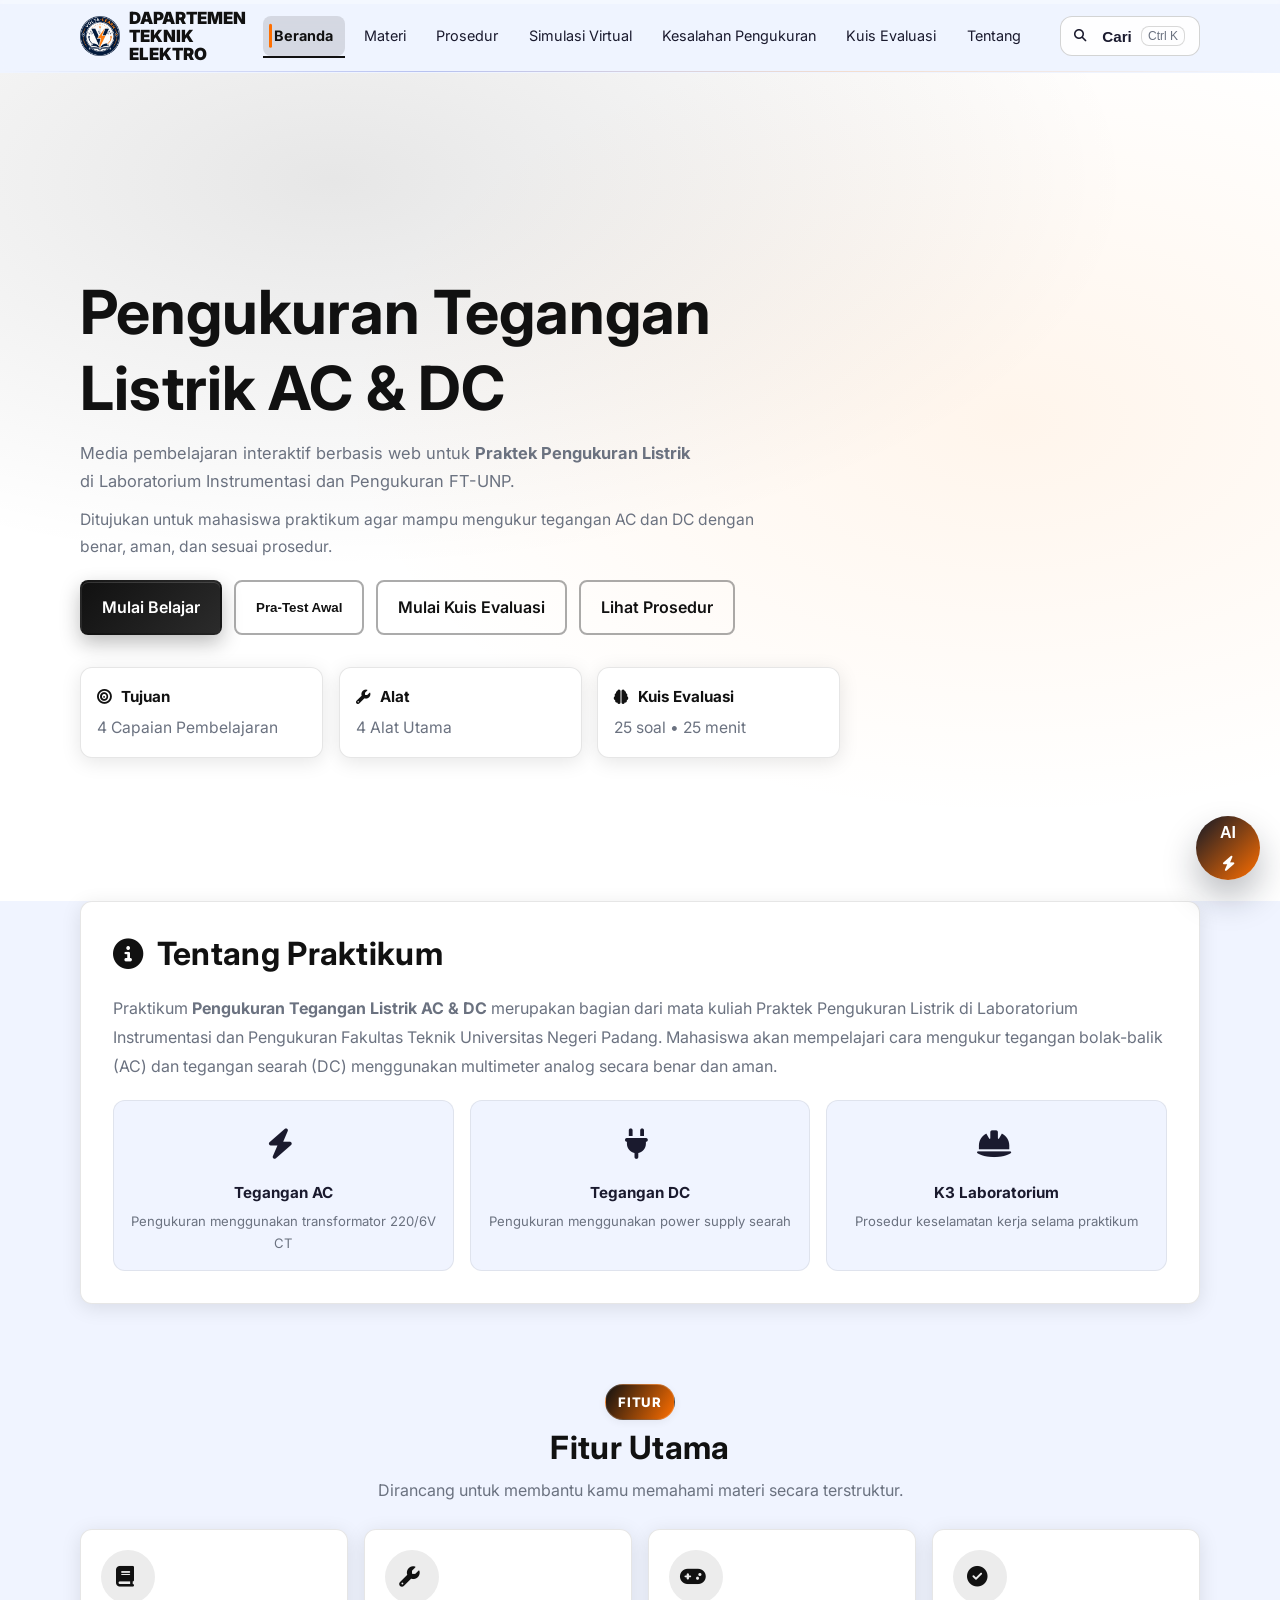
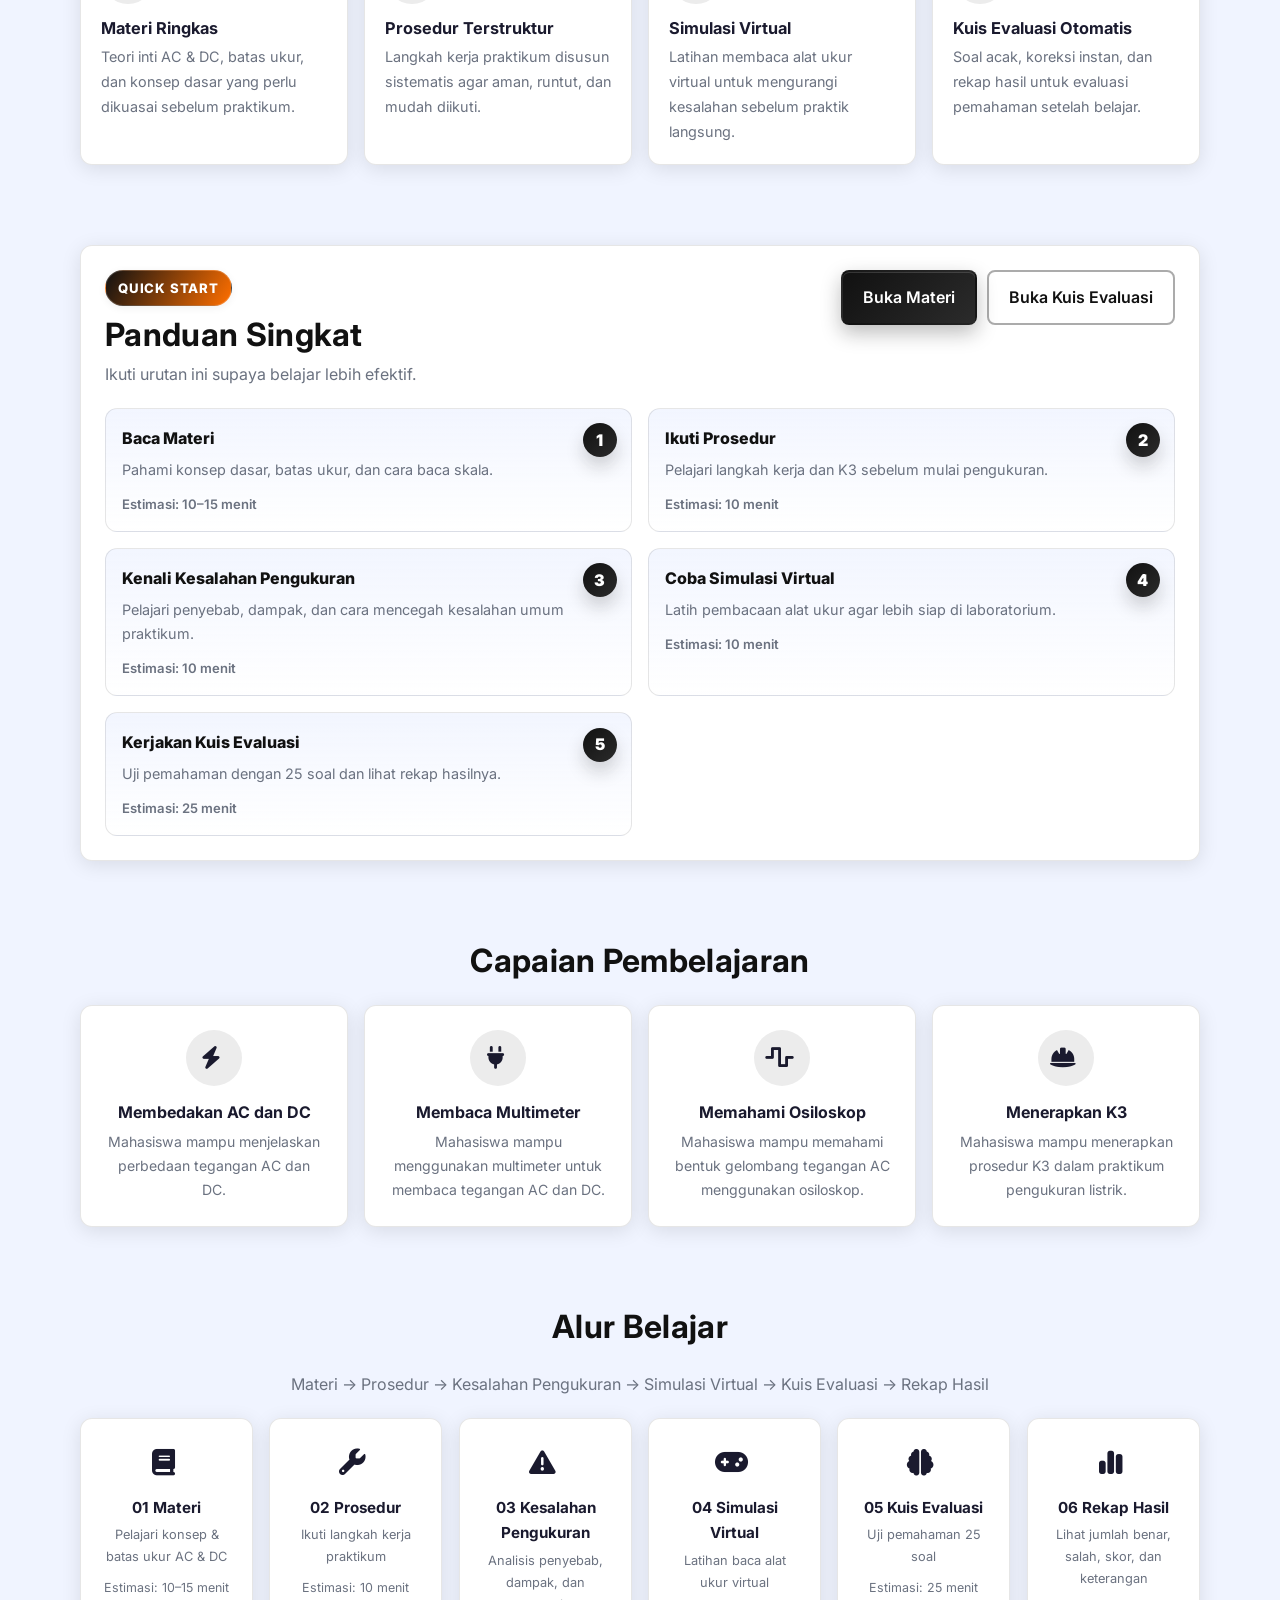
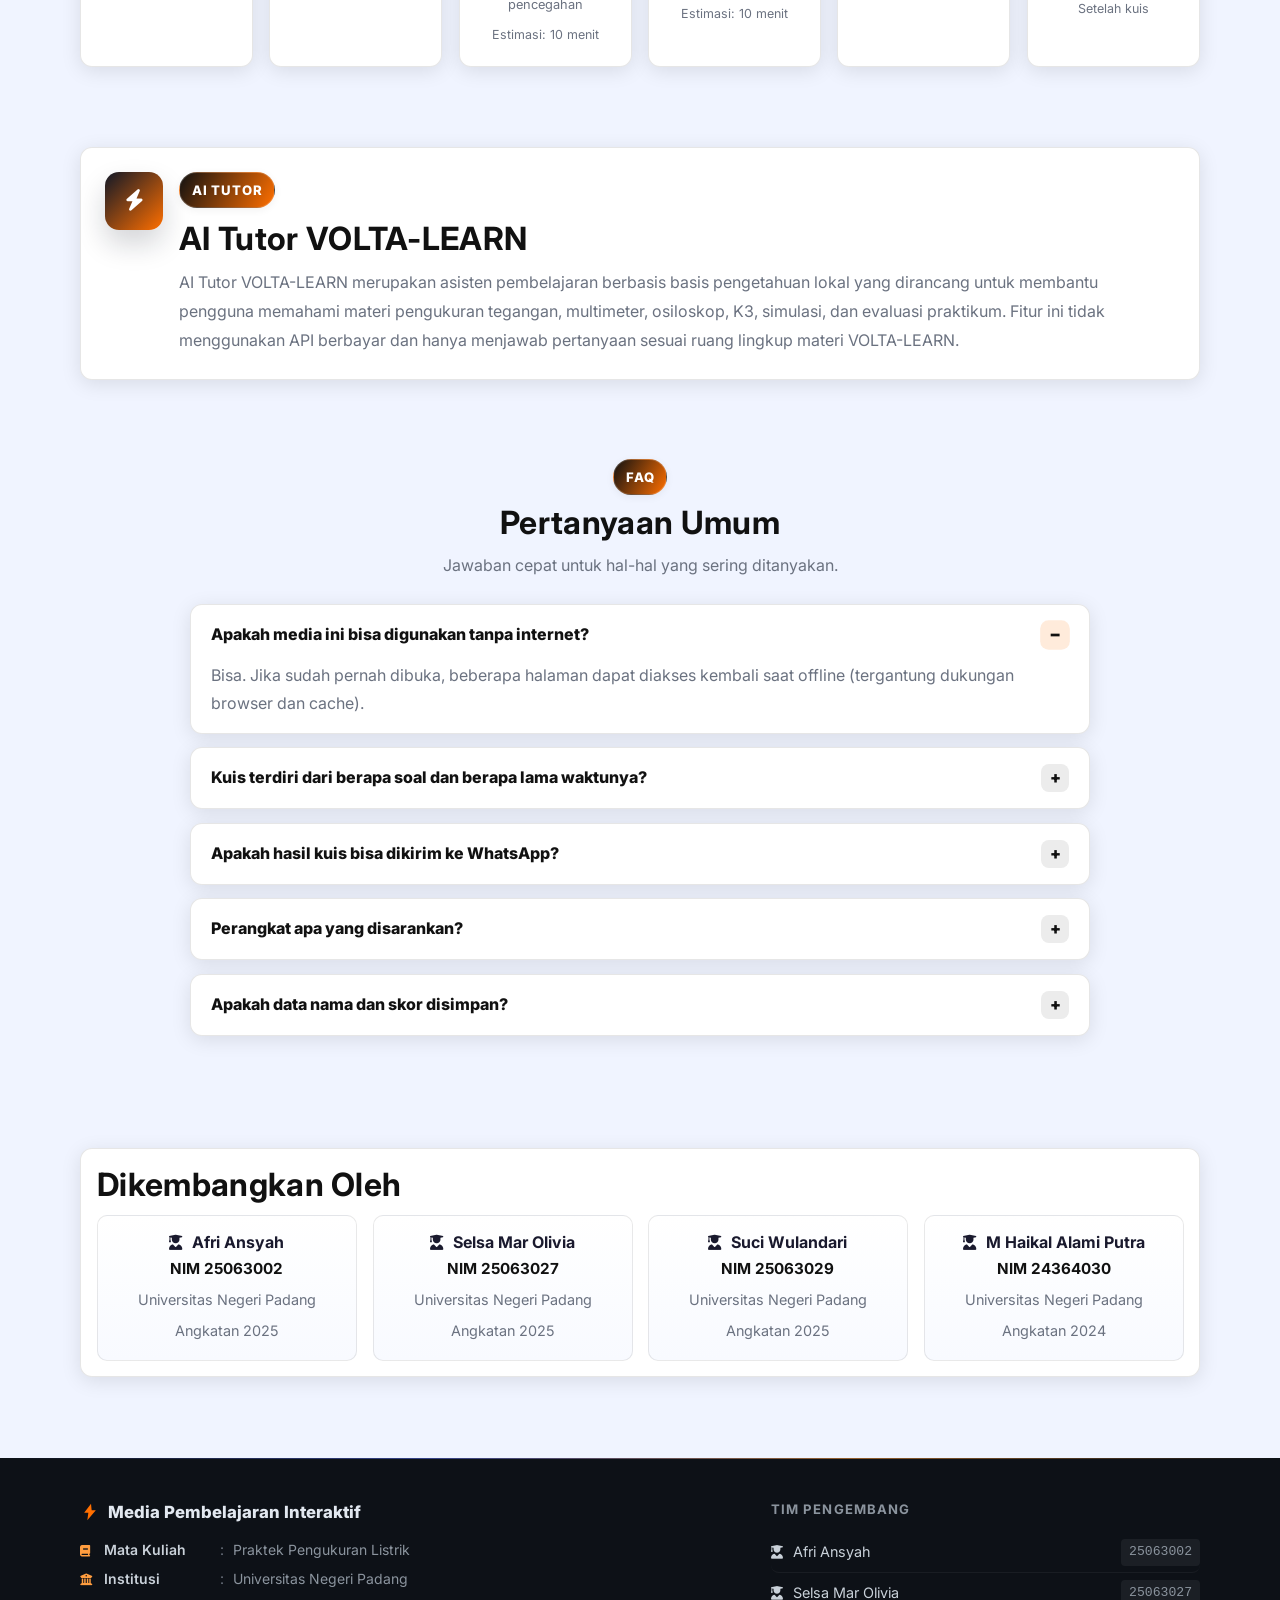
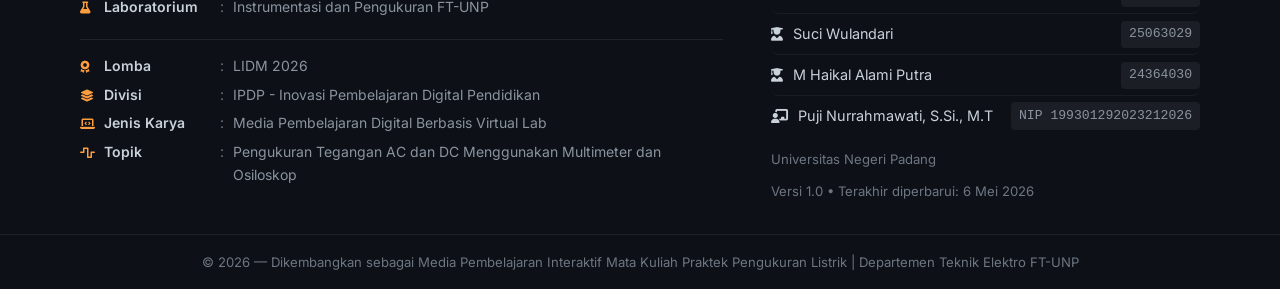
==== commit cb1968ac: "Redeploy" ====
--- a/index.html
+++ b/index.html
@@ -5,15 +5,16 @@
   <meta name="viewport" content="width=device-width, initial-scale=1.0" />
   <meta name="description" content="Media Pembelajaran Interaktif Praktek Pengukuran Listrik — Pengukuran Tegangan AC & DC untuk Laboratorium Instrumentasi dan Pengukuran FT-UNP." />
   <meta name="keywords" content="Pengukuran Listrik, Tegangan AC, Tegangan DC, Laboratorium, Teknik Elektro, UNP" />
-  <meta name="author" content="Afri Ansyah, Selsa Mar Olivia, Suci Wulandari — S1 Pendidikan Teknik Elektro UNP" />
+  <meta name="author" content="Afri Ansyah, Selsa Mar Olivia, Suci Wulandari, M Haikal Alami Putra — Universitas Negeri Padang" />
   <meta name="robots" content="index, follow" />
   <title>Beranda — Praktek PengukuranListrik</title>
   <meta name="theme-color" content="#111111" />
   <link rel="manifest" href="manifest.webmanifest" />
-  <link rel="icon" href="logoftunp.png" />
-  <link rel="apple-touch-icon" href="logoftunp.png" />
+  <link rel="icon" href="logobaru.png" />
+  <link rel="apple-touch-icon" href="logobaru.png" />
   <link rel="stylesheet" href="https://cdnjs.cloudflare.com/ajax/libs/font-awesome/6.5.0/css/all.min.css">
   <link rel="stylesheet" href="style.css">
+  <link rel="stylesheet" href="aiTutor.css">
 </head>
 <body>
   <!-- Scroll progress indicator -->
@@ -33,7 +34,8 @@
   <header class="site-header">
     <div class="container navbar">
       <a href="index.html" class="brand" aria-label="PengukuranListrik Beranda">
-        <img src="logoftunp.png" alt="Logo Fakultas Teknik UNP" class="brand-logo">
+        <img src="logobaru.png" alt="Logo Departemen Teknik Elektro UNP" class="brand-logo">
+        <span class="brand-name">DAPARTEMEN TEKNIK ELEKTRO</span>
         <svg viewBox="0 0 24 24" fill="none" xmlns="http://www.w3.org/2000/svg" aria-hidden="true">
           <path d="M13.2 2L5 13h5l-1.2 9L19 10h-5l-.8-8z" fill="currentColor"></path>
         </svg>
@@ -47,8 +49,9 @@
           <li><a href="index.html" class="is-active">Beranda</a></li>
           <li><a href="materi.html">Materi</a></li>
           <li><a href="prosedur.html">Prosedur</a></li>
-          <li><a href="simulasi.html">Simulasi</a></li>
-          <li><a href="kuis.html">Kuis</a></li>
+          <li><a href="simulasi.html">Simulasi Virtual</a></li>
+          <li><a href="simulasi-kesalahan.html">Kesalahan Pengukuran</a></li>
+          <li><a href="kuis.html">Kuis Evaluasi</a></li>
           <li><a href="tentang.html">Tentang</a></li>
         </ul>
       </nav>
@@ -69,21 +72,22 @@
 
           <div class="hero-actions">
             <a href="materi.html" class="btn-primary">Mulai Belajar</a>
-            <a href="kuis.html" class="btn-secondary">Mulai Kuis</a>
+            <button type="button" class="btn-secondary" onclick="window.openEntryPretest?.(true)">Pra-Test Awal</button>
+            <a href="kuis.html" class="btn-secondary">Mulai Kuis Evaluasi</a>
             <a href="prosedur.html" class="btn-secondary">Lihat Prosedur</a>
           </div>
 
           <div class="stats-grid grid-3" aria-label="Ringkasan praktikum">
             <article class="card stat-card">
               <p class="stat-label"><i class="fas fa-bullseye"></i> Tujuan</p>
-              <p class="stat-value">3 Capaian Pembelajaran</p>
+              <p class="stat-value">4 Capaian Pembelajaran</p>
             </article>
             <article class="card stat-card">
               <p class="stat-label"><i class="fas fa-wrench"></i> Alat</p>
               <p class="stat-value">4 Alat Utama</p>
             </article>
             <article class="card stat-card">
-              <p class="stat-label"><i class="fas fa-brain"></i> Kuis</p>
+              <p class="stat-label"><i class="fas fa-brain"></i> Kuis Evaluasi</p>
               <p class="stat-value">25 soal &bull; 25 menit</p>
             </article>
           </div>
@@ -146,12 +150,12 @@
           </article>
           <article class="card feature-card">
             <div class="feature-icon"><i class="fas fa-gamepad"></i></div>
-            <h3 class="feature-title">Simulasi Interaktif</h3>
+            <h3 class="feature-title">Simulasi Virtual</h3>
             <p class="feature-desc">Latihan membaca alat ukur virtual untuk mengurangi kesalahan sebelum praktik langsung.</p>
           </article>
           <article class="card feature-card">
             <div class="feature-icon"><i class="fas fa-check-circle"></i></div>
-            <h3 class="feature-title">Kuis Otomatis</h3>
+            <h3 class="feature-title">Kuis Evaluasi Otomatis</h3>
             <p class="feature-desc">Soal acak, koreksi instan, dan rekap hasil untuk evaluasi pemahaman setelah belajar.</p>
           </article>
         </div>
@@ -169,7 +173,7 @@
             </div>
             <div class="quickstart-actions">
               <a href="materi.html" class="btn-primary">Buka Materi</a>
-              <a href="kuis.html" class="btn-secondary">Buka Kuis</a>
+            <a href="kuis.html" class="btn-secondary">Buka Kuis Evaluasi</a>
             </div>
           </div>
 
@@ -185,12 +189,17 @@
               <p class="quickstart-meta">Estimasi: 10 menit</p>
             </li>
             <li>
-              <p class="quickstart-title">Coba Simulasi</p>
+              <p class="quickstart-title">Kenali Kesalahan Pengukuran</p>
+              <p class="quickstart-desc">Pelajari penyebab, dampak, dan cara mencegah kesalahan umum praktikum.</p>
+              <p class="quickstart-meta">Estimasi: 10 menit</p>
+            </li>
+            <li>
+              <p class="quickstart-title">Coba Simulasi Virtual</p>
               <p class="quickstart-desc">Latih pembacaan alat ukur agar lebih siap di laboratorium.</p>
               <p class="quickstart-meta">Estimasi: 10 menit</p>
             </li>
             <li>
-              <p class="quickstart-title">Kerjakan Kuis</p>
+              <p class="quickstart-title">Kerjakan Kuis Evaluasi</p>
               <p class="quickstart-desc">Uji pemahaman dengan 25 soal dan lihat rekap hasilnya.</p>
               <p class="quickstart-meta">Estimasi: 25 menit</p>
             </li>
@@ -202,21 +211,26 @@
     <section class="section" style="padding-top:0" aria-labelledby="capaianTitle">
       <div class="container">
         <h2 class="section-title" id="capaianTitle" style="text-align:center;margin-bottom:1.5rem">Capaian Pembelajaran</h2>
-        <div class="grid-3">
+        <div class="grid-4">
           <div class="card" style="padding:1.5rem;text-align:center">
             <div style="width:56px;height:56px;border-radius:50%;background:rgba(17,17,17,0.08);display:flex;align-items:center;justify-content:center;margin:0 auto 1rem;font-size:1.5rem"><i class="fas fa-bolt"></i></div>
-            <h3 style="margin:0 0 0.5rem;font-size:1rem;color:var(--text-primary)">Mengukur Tegangan AC</h3>
-            <p style="margin:0;font-size:0.88rem;color:var(--text-muted);line-height:1.7">Mampu menggunakan multimeter analog untuk mengukur tegangan AC pada berbagai terminal transformator dengan benar.</p>
+            <h3 style="margin:0 0 0.5rem;font-size:1rem;color:var(--text-primary)">Membedakan AC dan DC</h3>
+            <p style="margin:0;font-size:0.88rem;color:var(--text-muted);line-height:1.7">Mahasiswa mampu menjelaskan perbedaan tegangan AC dan DC.</p>
           </div>
           <div class="card" style="padding:1.5rem;text-align:center">
             <div style="width:56px;height:56px;border-radius:50%;background:rgba(17,17,17,0.08);display:flex;align-items:center;justify-content:center;margin:0 auto 1rem;font-size:1.5rem"><i class="fas fa-plug"></i></div>
-            <h3 style="margin:0 0 0.5rem;font-size:1rem;color:var(--text-primary)">Mengukur Tegangan DC</h3>
-            <p style="margin:0;font-size:0.88rem;color:var(--text-muted);line-height:1.7">Mampu mengukur tegangan DC dari power supply dengan memperhatikan polaritas probe dan batas ukur yang tepat.</p>
+            <h3 style="margin:0 0 0.5rem;font-size:1rem;color:var(--text-primary)">Membaca Multimeter</h3>
+            <p style="margin:0;font-size:0.88rem;color:var(--text-muted);line-height:1.7">Mahasiswa mampu menggunakan multimeter untuk membaca tegangan AC dan DC.</p>
+          </div>
+          <div class="card" style="padding:1.5rem;text-align:center">
+            <div style="width:56px;height:56px;border-radius:50%;background:rgba(17,17,17,0.08);display:flex;align-items:center;justify-content:center;margin:0 auto 1rem;font-size:1.5rem"><i class="fas fa-wave-square"></i></div>
+            <h3 style="margin:0 0 0.5rem;font-size:1rem;color:var(--text-primary)">Memahami Osiloskop</h3>
+            <p style="margin:0;font-size:0.88rem;color:var(--text-muted);line-height:1.7">Mahasiswa mampu memahami bentuk gelombang tegangan AC menggunakan osiloskop.</p>
           </div>
           <div class="card" style="padding:1.5rem;text-align:center">
             <div style="width:56px;height:56px;border-radius:50%;background:rgba(17,17,17,0.08);display:flex;align-items:center;justify-content:center;margin:0 auto 1rem;font-size:1.5rem"><i class="fas fa-hard-hat"></i></div>
             <h3 style="margin:0 0 0.5rem;font-size:1rem;color:var(--text-primary)">Menerapkan K3</h3>
-            <p style="margin:0;font-size:0.88rem;color:var(--text-muted);line-height:1.7">Mampu menerapkan prosedur keselamatan dan kesehatan kerja selama kegiatan praktikum di laboratorium listrik.</p>
+            <p style="margin:0;font-size:0.88rem;color:var(--text-muted);line-height:1.7">Mahasiswa mampu menerapkan prosedur K3 dalam praktikum pengukuran listrik.</p>
           </div>
         </div>
       </div>
@@ -225,8 +239,8 @@
     <section class="section" style="padding-top:0" aria-labelledby="alurTitle">
       <div class="container">
         <h2 class="section-title" id="alurTitle" style="text-align:center;margin-bottom:1.5rem">Alur Belajar</h2>
-        <p class="section-subtitle" style="text-align:center;margin:0 0 1.25rem">Mulai dari materi, lanjut prosedur, latihan simulasi, lalu evaluasi dengan kuis.</p>
-        <div class="home-flow-grid">
+        <p class="section-subtitle" style="text-align:center;margin:0 0 1.25rem">Materi → Prosedur → Kesalahan Pengukuran → Simulasi Virtual → Kuis Evaluasi → Rekap Hasil</p>
+        <div class="home-flow-grid learning-flow-grid">
           <a href="materi.html" class="card" style="padding:1.25rem;text-align:center;text-decoration:none">
             <div style="font-size:1.75rem;margin-bottom:0.5rem"><i class="fas fa-book"></i></div>
             <p style="margin:0;font-weight:700;font-size:0.95rem">01 Materi</p>
@@ -239,18 +253,47 @@
             <p style="margin:0.25rem 0 0;font-size:0.8rem;color:var(--text-muted)">Ikuti langkah kerja praktikum</p>
             <p class="flow-meta">Estimasi: 10 menit</p>
           </a>
+          <a href="simulasi-kesalahan.html" class="card" style="padding:1.25rem;text-align:center;text-decoration:none">
+            <div style="font-size:1.75rem;margin-bottom:0.5rem"><i class="fas fa-triangle-exclamation"></i></div>
+            <p style="margin:0;font-weight:700;font-size:0.95rem">03 Kesalahan Pengukuran</p>
+            <p style="margin:0.25rem 0 0;font-size:0.8rem;color:var(--text-muted)">Analisis penyebab, dampak, dan pencegahan</p>
+            <p class="flow-meta">Estimasi: 10 menit</p>
+          </a>
           <a href="simulasi.html" class="card" style="padding:1.25rem;text-align:center;text-decoration:none">
             <div style="font-size:1.75rem;margin-bottom:0.5rem"><i class="fas fa-gamepad"></i></div>
-            <p style="margin:0;font-weight:700;font-size:0.95rem">03 Simulasi</p>
+            <p style="margin:0;font-weight:700;font-size:0.95rem">04 Simulasi Virtual</p>
             <p style="margin:0.25rem 0 0;font-size:0.8rem;color:var(--text-muted)">Latihan baca alat ukur virtual</p>
             <p class="flow-meta">Estimasi: 10 menit</p>
           </a>
           <a href="kuis.html" class="card" style="padding:1.25rem;text-align:center;text-decoration:none">
             <div style="font-size:1.75rem;margin-bottom:0.5rem"><i class="fas fa-brain"></i></div>
-            <p style="margin:0;font-weight:700;font-size:0.95rem">04 Kuis</p>
+            <p style="margin:0;font-weight:700;font-size:0.95rem">05 Kuis Evaluasi</p>
             <p style="margin:0.25rem 0 0;font-size:0.8rem;color:var(--text-muted)">Uji pemahaman 25 soal</p>
             <p class="flow-meta">Estimasi: 25 menit</p>
           </a>
+          <a href="kuis.html#kuis" class="card" style="padding:1.25rem;text-align:center;text-decoration:none">
+            <div style="font-size:1.75rem;margin-bottom:0.5rem"><i class="fas fa-chart-simple"></i></div>
+            <p style="margin:0;font-weight:700;font-size:0.95rem">06 Rekap Hasil</p>
+            <p style="margin:0.25rem 0 0;font-size:0.8rem;color:var(--text-muted)">Lihat jumlah benar, salah, skor, dan keterangan</p>
+            <p class="flow-meta">Setelah kuis</p>
+          </a>
+        </div>
+      </div>
+    </section>
+
+    <section class="section ai-tutor-info" aria-labelledby="aiTutorInfoTitle">
+      <div class="container">
+        <div class="card ai-tutor-info-card">
+          <div class="ai-tutor-info-icon" aria-hidden="true">
+            <i class="fas fa-bolt"></i>
+          </div>
+          <div>
+            <span class="badge">AI Tutor</span>
+            <h2 class="section-title" id="aiTutorInfoTitle" style="margin-top:0.7rem">AI Tutor VOLTA-LEARN</h2>
+            <p>
+              AI Tutor VOLTA-LEARN merupakan asisten pembelajaran berbasis basis pengetahuan lokal yang dirancang untuk membantu pengguna memahami materi pengukuran tegangan, multimeter, osiloskop, K3, simulasi, dan evaluasi praktikum. Fitur ini tidak menggunakan API berbayar dan hanya menjawab pertanyaan sesuai ruang lingkup materi VOLTA-LEARN.
+            </p>
+          </div>
         </div>
       </div>
     </section>
@@ -296,27 +339,94 @@
       <div class="container">
         <div class="card team-wrap">
           <h2 class="section-title" id="authorTitle">Dikembangkan Oleh</h2>
-          <div class="grid-3" aria-label="Tim Pengembang">
+          <div class="grid-4" aria-label="Tim Pengembang">
             <article class="member-card">
               <h3 class="member-name"><i class="fas fa-user-graduate"></i> Afri Ansyah</h3>
               <p class="member-nim">NIM 25063002</p>
-              <p class="member-subtitle">S1 Pendidikan Teknik Elektro — UNP 2025</p>
+              <p class="member-subtitle">Universitas Negeri Padang</p>
+              <p class="member-subtitle">Angkatan 2025</p>
             </article>
             <article class="member-card">
               <h3 class="member-name"><i class="fas fa-user-graduate"></i> Selsa Mar Olivia</h3>
               <p class="member-nim">NIM 25063027</p>
-              <p class="member-subtitle">S1 Pendidikan Teknik Elektro — UNP 2025</p>
+              <p class="member-subtitle">Universitas Negeri Padang</p>
+              <p class="member-subtitle">Angkatan 2025</p>
             </article>
             <article class="member-card">
               <h3 class="member-name"><i class="fas fa-user-graduate"></i> Suci Wulandari</h3>
               <p class="member-nim">NIM 25063029</p>
-              <p class="member-subtitle">S1 Pendidikan Teknik Elektro — UNP 2025</p>
+              <p class="member-subtitle">Universitas Negeri Padang</p>
+              <p class="member-subtitle">Angkatan 2025</p>
+            </article>
+            <article class="member-card">
+              <h3 class="member-name"><i class="fas fa-user-graduate"></i> M Haikal Alami Putra</h3>
+              <p class="member-nim">NIM 24364030</p>
+              <p class="member-subtitle">Universitas Negeri Padang</p>
+              <p class="member-subtitle">Angkatan 2024</p>
             </article>
           </div>
         </div>
       </div>
     </section>
   </main>
+  <!-- Pra-Test Awal -->
+  <div class="entry-pretest-overlay" id="entryPretest" role="dialog" aria-modal="true" aria-labelledby="entryPretestTitle" aria-hidden="true">
+    <div class="entry-pretest-panel">
+      <button type="button" class="entry-pretest-close" id="entryPretestClose" aria-label="Tutup pra-test">&times;</button>
+      <div class="entry-pretest-head">
+        <span class="badge"><i class="fas fa-clipboard-check"></i> Pra-Test </span>
+        <h2 id="entryPretestTitle">Pra-Test VOLTA-LEARN</h2>
+        <p>Kerjakan 10 soal singkat sebelum masuk materi: 5 soal membaca multimeter dan 5 soal membaca osiloskop.</p>
+      </div>
+
+      <div class="entry-pretest-screen is-active" id="entryPretestQuiz">
+        <div class="entry-pretest-meta">
+          <span id="entryPretestCategory">Membaca Multimeter</span>
+          <strong id="entryPretestProgressText">Soal 1 dari 10</strong>
+        </div>
+        <div class="entry-pretest-progress" aria-hidden="true">
+          <span id="entryPretestProgressFill"></span>
+        </div>
+        <p class="entry-pretest-question" id="entryPretestQuestion">Memuat soal...</p>
+        <div class="entry-pretest-options" id="entryPretestOptions" role="group" aria-label="Pilihan jawaban pra-test"></div>
+        <p class="entry-pretest-feedback" id="entryPretestFeedback" aria-live="polite"></p>
+        <div class="entry-pretest-actions">
+          <button type="button" class="btn-secondary" id="entryPretestSkip">Kerjakan Nanti</button>
+          <button type="button" class="btn-primary" id="entryPretestNext" disabled>Soal Berikutnya</button>
+        </div>
+      </div>
+
+      <div class="entry-pretest-screen" id="entryPretestResult">
+        <div class="entry-pretest-score">
+          <span id="entryPretestScore">0</span>
+          <small>Skor Pra-Test</small>
+        </div>
+        <div class="entry-pretest-summary" aria-label="Rekap hasil pra-test">
+          <div>
+            <span>Jumlah Soal</span>
+            <strong id="entryPretestTotal">10</strong>
+          </div>
+          <div>
+            <span>Benar</span>
+            <strong id="entryPretestCorrect">0</strong>
+          </div>
+          <div>
+            <span>Salah</span>
+            <strong id="entryPretestWrong">0</strong>
+          </div>
+          <div>
+            <span>Keterangan</span>
+            <strong id="entryPretestStatus">-</strong>
+          </div>
+        </div>
+        <p class="entry-pretest-result-note" id="entryPretestNote">Gunakan hasil pra-test untuk menentukan bagian materi yang perlu dipelajari lebih dulu.</p>
+        <div class="entry-pretest-actions">
+          <button type="button" class="btn-secondary" id="entryPretestRetry">Ulangi Pra-Test</button>
+          <button type="button" class="btn-primary" id="entryPretestFinish">Masuk Website</button>
+        </div>
+      </div>
+    </div>
+  </div>
   <!-- Back to Top -->
   <button class="back-to-top" id="backToTop" aria-label="Kembali ke atas">
     &#8679;
@@ -363,15 +473,23 @@
             </li>
             <li>
               <span><i class="fas fa-user-graduate"></i> Selsa Mar Olivia</span>
-              <span class="footer-nim">25063227</span>
+              <span class="footer-nim">25063027</span>
             </li>
             <li>
               <span><i class="fas fa-user-graduate"></i> Suci Wulandari</span>
               <span class="footer-nim">25063029</span>
             </li>
+            <li>
+              <span><i class="fas fa-user-graduate"></i> M Haikal Alami Putra</span>
+              <span class="footer-nim">24364030</span>
+            </li>
+            <li>
+              <span><i class="fas fa-chalkboard-teacher"></i> Puji Nurrahmawati, S.Si., M.T</span>
+              <span class="footer-nim">NIP 199301292023212026</span>
+            </li>
           </ul>
           <p style="margin:0.75rem 0 0;font-size:0.82rem;color:#6e7681">
-            S1 Pendidikan Teknik Elektro &mdash; UNP 2026
+            Universitas Negeri Padang
           </p>
           <p class="footer-meta">Versi 1.0 &bull; Terakhir diperbarui: 6 Mei 2026</p>
         </div>
@@ -384,6 +502,8 @@
       </div>
     </div>
   </footer>
+  <script src="knowledgeBase.js"></script>
+  <script src="aiTutor.js"></script>
   <script src="script.js"></script>
 </body>
-</html>+</html>
--- a/style.css
+++ b/style.css
@@ -323,7 +323,17 @@
     }
     .navbar { min-height: var(--header-height); display: flex; align-items: center; justify-content: space-between; gap: 1rem; transition: box-shadow var(--dur-base) var(--ease-out), background var(--dur-base) var(--ease-out); }
     .navbar.scrolled { box-shadow: 0 2px 16px rgba(0,0,0,0.08); background: rgba(255,255,255,0.95); backdrop-filter: blur(8px); }
-    .brand { display: inline-flex; align-items: center; gap: 0.55rem; font-weight: 800; color: var(--primary); font-size: 1rem; letter-spacing: 0.01em; }
+    .brand { display: inline-flex; align-items: center; gap: 0.55rem; min-width: 0; font-weight: 800; color: var(--primary); font-size: 1rem; letter-spacing: 0.01em; }
+    .brand-name {
+      display: inline-block;
+      max-width: 245px;
+      color: var(--primary);
+      font-size: 1.05rem;
+      font-weight: 900;
+      line-height: 1.08;
+      letter-spacing: 0;
+      text-transform: uppercase;
+    }
     .brand svg { width: 24px; height: 24px; color: var(--secondary); }
     .menu-toggle { display: none; }
     .menu-button { display: none; width: 44px; height: 44px; border-radius: 10px; border: 1px solid rgba(17,17,17,0.2); background: #fff; align-items: center; justify-content: center; cursor: pointer; transition: var(--transition); }
@@ -331,7 +341,7 @@
     .menu-button span::before { top: -6px; position: absolute; left: 0; }
     .menu-button span::after { top: 6px; position: absolute; left: 0; }
     .nav-links { display: flex; align-items: center; gap: 0.5rem; list-style: none; margin: 0; padding: 0; }
-    .nav-links a { position: relative; display: inline-flex; padding: 0.5rem 0.85rem; border-radius: 8px; font-size: 0.95rem; color: var(--text-primary); transition: var(--transition-fast); }
+    .nav-links a { position: relative; display: inline-flex; padding: 0.5rem 0.7rem; border-radius: 8px; font-size: 0.9rem; color: var(--text-primary); transition: var(--transition-fast); white-space: nowrap; }
     .nav-links a:hover { color: var(--primary); background: rgba(17,17,17,0.07); }
     .nav-links a.is-active { color: var(--primary); font-weight: 700; background: rgba(17,17,17,0.12); }
 
@@ -364,13 +374,14 @@
       border-radius: 3px;
       background: var(--secondary);
     }
-    @media (max-width: 860px) {
+    @media (max-width: 1040px) {
       .menu-button { display: inline-flex; }
-      .nav-wrap { position: absolute; top: calc(var(--header-height) + 1px); right: 1rem; left: 1rem; background: rgba(255,255,255,0.92); border: 1px solid rgba(17,17,17,0.12); border-radius: var(--radius); box-shadow: var(--shadow); max-height: 0; overflow: hidden; opacity: 0; visibility: hidden; pointer-events: none; transform: translate3d(0, -10px, 0) scale(0.98); backdrop-filter: blur(12px); -webkit-backdrop-filter: blur(12px); transition: max-height 0.35s cubic-bezier(0.4, 0, 0.2, 1), opacity 0.25s ease, visibility 0.25s ease, transform 0.35s var(--ease-out); }
+      .brand-name { max-width: 230px; font-size: 0.96rem; }
+      .nav-wrap { position: absolute; top: calc(var(--header-height) + 1px); right: 1rem; left: 1rem; background: rgba(255,255,255,0.98); border: 1px solid rgba(17,17,17,0.12); border-radius: var(--radius); box-shadow: var(--shadow-lg); max-height: 0; overflow: hidden; opacity: 0; visibility: hidden; pointer-events: none; transform: translate3d(0, -10px, 0) scale(0.98); backdrop-filter: blur(12px); -webkit-backdrop-filter: blur(12px); transition: max-height 0.35s cubic-bezier(0.4, 0, 0.2, 1), opacity 0.25s ease, visibility 0.25s ease, transform 0.35s var(--ease-out); }
       .nav-links { flex-direction: column; align-items: stretch; padding: 0.6rem; }
       .nav-links a { padding: 0.7rem 0.85rem; }
       .nav-wrap .nav-links li a { opacity: 0; transform: translate3d(0, -6px, 0); transition: opacity var(--dur-base) var(--ease-out), transform var(--dur-base) var(--ease-out); }
-      .menu-toggle:checked ~ .nav-wrap { max-height: 70vh; opacity: 1; visibility: visible; pointer-events: auto; transform: none; }
+      .menu-toggle:checked ~ .nav-wrap { max-height: calc(100vh - var(--header-height) - 1rem); opacity: 1; visibility: visible; pointer-events: auto; transform: none; overflow-y: auto; }
       .menu-toggle:checked ~ .nav-wrap .nav-links li a { opacity: 1; transform: none; }
       .menu-toggle:checked ~ .nav-wrap .nav-links li:nth-child(1) a { transition-delay: 30ms; }
       .menu-toggle:checked ~ .nav-wrap .nav-links li:nth-child(2) a { transition-delay: 70ms; }
@@ -384,11 +395,21 @@
       .menu-toggle:checked + .menu-button span::after { transform: translateY(-6px) rotate(-45deg); }
     }
 
+    @media (max-width: 560px) {
+      .brand { gap: 0.45rem; }
+      .brand-name { max-width: 185px; font-size: 0.84rem; }
+      .brand svg { display: none; }
+    }
+
+    @media (max-width: 380px) {
+      .brand-name { max-width: 160px; font-size: 0.76rem; }
+    }
+
     @media (prefers-reduced-motion: reduce) {
       .card, .card::before { transition: none; }
     }
 
-    @media (max-width: 860px) and (prefers-reduced-motion: reduce) {
+    @media (max-width: 1040px) and (prefers-reduced-motion: reduce) {
       .nav-wrap { transition: none; transform: none; }
       .nav-wrap .nav-links li a { transition: none; transform: none; opacity: 1; }
     }
@@ -460,6 +481,8 @@
       gap: 1rem;
       position: relative;
     }
+
+    .learning-flow-grid { grid-template-columns: repeat(6, minmax(0, 1fr)); }
 
     .flow-meta {
       margin: 0.55rem 0 0;
@@ -805,6 +828,41 @@
     .sim-header { padding: 0.9rem 1.25rem; display: flex; align-items: center; gap: 0.65rem; border-bottom: 1px solid rgba(17,17,17,0.08); }
     .sim-header h3 { margin: 0; font-size: 1rem; color: var(--primary); }
     .sim-body { padding: 1.25rem; }
+    .simulation-overview {
+      display: grid;
+      grid-template-columns: repeat(3, minmax(0, 1fr));
+      gap: 1rem;
+      margin-bottom: 1.5rem;
+    }
+    .simulation-overview-card {
+      padding: 1.1rem;
+      display: flex;
+      gap: 0.85rem;
+      align-items: flex-start;
+    }
+    .simulation-overview-card > i {
+      width: 42px;
+      height: 42px;
+      border-radius: 10px;
+      display: grid;
+      place-items: center;
+      background: rgba(255,111,0,0.12);
+      color: var(--secondary);
+      flex: 0 0 auto;
+      margin: 0;
+    }
+    .simulation-overview-card h3 { margin: 0 0 0.25rem; font-size: 0.98rem; color: var(--primary); }
+    .simulation-overview-card p { margin: 0; color: var(--text-muted); font-size: 0.88rem; line-height: 1.6; }
+    .sim-note {
+      margin: 0 0 1rem;
+      padding: 0.8rem 1rem;
+      border-radius: 10px;
+      background: rgba(255,111,0,0.08);
+      border: 1px solid rgba(255,111,0,0.18);
+      color: var(--text-primary);
+      font-size: 0.92rem;
+      line-height: 1.65;
+    }
     .meter-layout { display: grid; grid-template-columns: 1fr 1fr; gap: 1.5rem; align-items: start; }
     @media (max-width: 820px) { .meter-layout { grid-template-columns: 1fr; } }
     .meter-canvas-wrap { text-align: center; }
@@ -829,6 +887,330 @@
     .result-modal-overlay.is-visible { pointer-events: auto; }
     .result-modal { background: var(--surface); border-radius: 16px; box-shadow: 0 20px 60px rgba(0,0,0,0.25); padding: 2rem; max-width: 400px; width: 100%; text-align: center; transform: translate3d(0, 14px, 0) scale(0.96); filter: blur(2px); transition: transform 0.32s var(--ease-out), filter 0.32s var(--ease-out); }
     .result-modal-overlay.is-visible .result-modal { transform: none; filter: blur(0); }
+
+    /* Entry pre-test modal */
+    .entry-pretest-overlay {
+      position: fixed;
+      inset: 0;
+      z-index: 10001;
+      display: grid;
+      place-items: center;
+      padding: 1rem;
+      background: rgba(8, 13, 25, 0.72);
+      opacity: 0;
+      visibility: hidden;
+      pointer-events: none;
+      backdrop-filter: blur(12px) saturate(140%);
+      -webkit-backdrop-filter: blur(12px) saturate(140%);
+      transition: opacity 0.24s var(--ease-out), visibility 0.24s var(--ease-out);
+    }
+
+    .entry-pretest-overlay.is-open {
+      opacity: 1;
+      visibility: visible;
+      pointer-events: auto;
+    }
+
+    .entry-pretest-panel {
+      position: relative;
+      width: min(100%, 720px);
+      max-height: calc(100vh - 2rem);
+      overflow-y: auto;
+      background: linear-gradient(180deg, #ffffff, #f8faff);
+      border: 1px solid rgba(255,255,255,0.72);
+      border-radius: 16px;
+      box-shadow: 0 28px 80px rgba(0,0,0,0.32);
+      padding: 1.5rem;
+      transform: translate3d(0, 16px, 0) scale(0.98);
+      transition: transform 0.28s var(--ease-out);
+    }
+
+    .entry-pretest-overlay.is-open .entry-pretest-panel {
+      transform: none;
+    }
+
+    .entry-pretest-close {
+      position: absolute;
+      top: 0.9rem;
+      right: 0.9rem;
+      width: 40px;
+      height: 40px;
+      border: 1px solid rgba(17,17,17,0.12);
+      border-radius: 10px;
+      background: #fff;
+      color: var(--primary);
+      font-size: 1.35rem;
+      line-height: 1;
+      cursor: pointer;
+      display: grid;
+      place-items: center;
+    }
+
+    .entry-pretest-head {
+      padding-right: 2.5rem;
+      margin-bottom: 1.25rem;
+    }
+
+    .entry-pretest-head h2 {
+      margin: 0.75rem 0 0.4rem;
+      color: var(--primary);
+      font-size: clamp(1.45rem, 3vw, 2rem);
+      line-height: 1.18;
+    }
+
+    .entry-pretest-head p {
+      margin: 0;
+      color: var(--text-muted);
+      font-size: 0.96rem;
+    }
+
+    .entry-pretest-screen {
+      display: none;
+    }
+
+    .entry-pretest-screen.is-active {
+      display: block;
+      animation: fadeInUp 0.3s ease forwards;
+    }
+
+    .entry-pretest-meta {
+      display: flex;
+      align-items: center;
+      justify-content: space-between;
+      gap: 0.75rem;
+      margin-bottom: 0.55rem;
+      color: var(--text-muted);
+      font-size: 0.9rem;
+      font-weight: 800;
+    }
+
+    .entry-pretest-meta span {
+      color: var(--secondary);
+    }
+
+    .entry-pretest-progress {
+      height: 8px;
+      overflow: hidden;
+      border-radius: 999px;
+      background: rgba(17,17,17,0.10);
+      margin-bottom: 1.15rem;
+    }
+
+    .entry-pretest-progress span {
+      display: block;
+      width: 10%;
+      height: 100%;
+      border-radius: inherit;
+      background: linear-gradient(90deg, var(--secondary), #ff9d3f);
+      transition: width 0.24s var(--ease-out);
+    }
+
+    .entry-pretest-question {
+      margin: 0 0 1rem;
+      padding: 1rem;
+      border-radius: 12px;
+      background: #fff;
+      border: 1px solid rgba(17,17,17,0.10);
+      color: var(--text-primary);
+      font-size: 1.02rem;
+      font-weight: 700;
+      line-height: 1.6;
+    }
+
+    .entry-pretest-options {
+      display: grid;
+      gap: 0.65rem;
+    }
+
+    .entry-pretest-option {
+      display: flex;
+      align-items: flex-start;
+      gap: 0.7rem;
+      width: 100%;
+      min-height: 48px;
+      padding: 0.78rem 0.9rem;
+      border: 1.5px solid rgba(17,17,17,0.14);
+      border-radius: 10px;
+      background: var(--background);
+      color: var(--text-primary);
+      font: inherit;
+      text-align: left;
+      cursor: pointer;
+      transition: background 0.18s var(--ease-out), border-color 0.18s var(--ease-out), transform 0.18s var(--ease-out);
+    }
+
+    .entry-pretest-option:hover:not(:disabled) {
+      border-color: var(--secondary);
+      background: rgba(255,111,0,0.08);
+      transform: translateX(3px);
+    }
+
+    .entry-pretest-option:disabled {
+      cursor: default;
+    }
+
+    .entry-pretest-option .opt-label {
+      flex: 0 0 auto;
+      width: 28px;
+      height: 28px;
+      border-radius: 999px;
+      display: grid;
+      place-items: center;
+      background: rgba(17,17,17,0.10);
+      color: var(--primary);
+      font-size: 0.8rem;
+      font-weight: 900;
+    }
+
+    .entry-pretest-option.is-correct {
+      border-color: var(--success);
+      background: rgba(16,185,129,0.10);
+      color: #065f46;
+    }
+
+    .entry-pretest-option.is-correct .opt-label {
+      background: var(--success);
+      color: #fff;
+    }
+
+    .entry-pretest-option.is-wrong {
+      border-color: var(--danger);
+      background: rgba(239,68,68,0.08);
+      color: #b91c1c;
+    }
+
+    .entry-pretest-option.is-wrong .opt-label {
+      background: var(--danger);
+      color: #fff;
+    }
+
+    .entry-pretest-feedback {
+      min-height: 1.6rem;
+      margin: 0.85rem 0 0;
+      color: var(--text-muted);
+      font-size: 0.92rem;
+      line-height: 1.55;
+    }
+
+    .entry-pretest-feedback.is-correct {
+      color: #047857;
+      font-weight: 700;
+    }
+
+    .entry-pretest-feedback.is-wrong {
+      color: #b91c1c;
+      font-weight: 700;
+    }
+
+    .entry-pretest-actions {
+      display: flex;
+      justify-content: flex-end;
+      flex-wrap: wrap;
+      gap: 0.7rem;
+      margin-top: 1.25rem;
+    }
+
+    .entry-pretest-score {
+      width: 132px;
+      height: 132px;
+      border-radius: 50%;
+      margin: 0 auto 1.1rem;
+      display: grid;
+      place-items: center;
+      background: linear-gradient(135deg, var(--primary), #2b2b2b);
+      color: #fff;
+      box-shadow: 0 0 0 8px rgba(255,111,0,0.12);
+      text-align: center;
+    }
+
+    .entry-pretest-score span {
+      display: block;
+      font-size: 2.25rem;
+      font-weight: 900;
+      line-height: 1;
+    }
+
+    .entry-pretest-score small {
+      display: block;
+      margin-top: -0.35rem;
+      max-width: 90px;
+      color: rgba(255,255,255,0.76);
+      font-size: 0.76rem;
+      font-weight: 800;
+      line-height: 1.2;
+      text-transform: uppercase;
+    }
+
+    .entry-pretest-summary {
+      display: grid;
+      grid-template-columns: repeat(4, minmax(0, 1fr));
+      gap: 0.75rem;
+    }
+
+    .entry-pretest-summary div {
+      padding: 0.9rem;
+      border: 1px solid rgba(17,17,17,0.10);
+      border-radius: 10px;
+      background: #fff;
+    }
+
+    .entry-pretest-summary span {
+      display: block;
+      color: var(--text-muted);
+      font-size: 0.76rem;
+      font-weight: 800;
+      text-transform: uppercase;
+      line-height: 1.35;
+    }
+
+    .entry-pretest-summary strong {
+      display: block;
+      margin-top: 0.25rem;
+      color: var(--primary);
+      font-size: 1rem;
+      line-height: 1.3;
+    }
+
+    .entry-pretest-result-note {
+      margin: 1rem 0 0;
+      color: var(--text-muted);
+      line-height: 1.7;
+    }
+
+    body.entry-pretest-open {
+      overflow: hidden;
+    }
+
+    @media (max-width: 680px) {
+      .entry-pretest-panel {
+        padding: 1.1rem;
+      }
+
+      .entry-pretest-head {
+        padding-right: 2.25rem;
+      }
+
+      .entry-pretest-meta,
+      .entry-pretest-actions {
+        align-items: stretch;
+        flex-direction: column;
+      }
+
+      .entry-pretest-actions .btn-primary,
+      .entry-pretest-actions .btn-secondary {
+        width: 100%;
+      }
+
+      .entry-pretest-summary {
+        grid-template-columns: repeat(2, minmax(0, 1fr));
+      }
+    }
+
+    @media (max-width: 420px) {
+      .entry-pretest-summary {
+        grid-template-columns: 1fr;
+      }
+    }
 
     /* Report modal (generated in JS) */
     .report-modal-overlay {
@@ -904,6 +1286,481 @@
     .cro-panel-row { display: grid; grid-template-columns: repeat(3,1fr); gap: 0.75rem; margin-top: 0.75rem; }
     @media (max-width: 600px) { .cro-panel-row { grid-template-columns: 1fr 1fr; } }
 
+    .ac-sim-grid {
+      display: grid;
+      grid-template-columns: minmax(0, 1fr) minmax(280px, 0.9fr);
+      gap: 1rem;
+      align-items: stretch;
+    }
+    .ac-lab {
+      display: grid;
+      grid-template-columns: minmax(0, 1.12fr) minmax(320px, 0.88fr);
+      gap: 1rem;
+      align-items: stretch;
+    }
+    .ac-board,
+    .ac-source-panel {
+      border-radius: 12px;
+      border: 1px solid rgba(17,17,17,0.10);
+      background: #111827;
+      padding: 1rem;
+      min-height: 220px;
+      display: flex;
+      flex-direction: column;
+      justify-content: space-between;
+    }
+    .ac-board-head {
+      display: flex;
+      align-items: flex-start;
+      justify-content: space-between;
+      gap: 1rem;
+      margin-bottom: 0.9rem;
+    }
+    .ac-chip {
+      display: inline-flex;
+      align-items: center;
+      min-height: 30px;
+      padding: 0.25rem 0.65rem;
+      border-radius: 999px;
+      background: rgba(255,111,0,0.16);
+      color: #ffb15c;
+      font-size: 0.78rem;
+      font-weight: 900;
+      white-space: nowrap;
+    }
+    .ac-panel-title {
+      margin: 0 0 0.8rem;
+      color: #f8fafc;
+      font-size: 1rem;
+      line-height: 1.35;
+    }
+    .ac-panel-title--dark { color: var(--primary); }
+    .ac-control-label {
+      margin: 0 0 0.5rem;
+      color: #cbd5e1;
+      font-weight: 800;
+      font-size: 0.82rem;
+      text-transform: uppercase;
+      letter-spacing: 0.04em;
+    }
+    .ac-transformer-visual {
+      display: grid;
+      grid-template-columns: minmax(100px, 0.85fr) 64px minmax(150px, 1.1fr);
+      gap: 0.75rem;
+      align-items: center;
+      padding: 0.9rem;
+      border-radius: 12px;
+      border: 1px solid rgba(255,255,255,0.12);
+      background: rgba(255,255,255,0.04);
+      margin-bottom: 0.85rem;
+    }
+    .ac-primary,
+    .ac-secondary {
+      min-height: 118px;
+      border-radius: 10px;
+      border: 1px solid rgba(255,255,255,0.10);
+      background: rgba(15,23,42,0.78);
+      color: #e2e8f0;
+      padding: 0.75rem;
+    }
+    .ac-primary {
+      display: grid;
+      align-content: center;
+      text-align: center;
+      gap: 0.18rem;
+    }
+    .ac-primary span,
+    .ac-secondary > span {
+      color: #94a3b8;
+      font-size: 0.74rem;
+      font-weight: 900;
+      text-transform: uppercase;
+      letter-spacing: 0.08em;
+    }
+    .ac-primary strong {
+      color: #ffffff;
+      font-size: 1.45rem;
+      line-height: 1.1;
+    }
+    .ac-primary small {
+      color: #ffb15c;
+      font-weight: 800;
+    }
+    .ac-core {
+      display: flex;
+      justify-content: center;
+      gap: 0.28rem;
+    }
+    .ac-core span {
+      width: 10px;
+      height: 132px;
+      border-radius: 999px;
+      background: linear-gradient(180deg, #64748b, #1f2937);
+      box-shadow: inset 0 0 0 1px rgba(255,255,255,0.12);
+    }
+    .ac-terminal-map {
+      position: relative;
+      display: grid;
+      grid-template-columns: repeat(2, minmax(0, 1fr));
+      gap: 0.55rem;
+      margin-top: 0.55rem;
+    }
+    .ac-node {
+      min-height: 58px;
+      border: 1.5px solid rgba(255,255,255,0.16);
+      border-radius: 10px;
+      background: rgba(255,255,255,0.06);
+      color: #e2e8f0;
+      display: grid;
+      place-items: center;
+      gap: 0.05rem;
+      cursor: pointer;
+      transition: var(--transition-fast);
+    }
+    .ac-node strong {
+      font-size: 1.05rem;
+      line-height: 1;
+    }
+    .ac-node small {
+      color: #cbd5e1;
+      font-weight: 800;
+    }
+    .ac-node--wide { grid-column: 1 / -1; }
+    .ac-node.is-active {
+      background: #ff8a1f;
+      color: #111111;
+      border-color: #ff8a1f;
+      box-shadow: 0 0 0 3px rgba(255,138,31,0.18);
+    }
+    .ac-node.is-active small { color: #111111; }
+    .ac-ct-label {
+      position: absolute;
+      left: 50%;
+      top: 50%;
+      transform: translate(-50%, -50%);
+      padding: 0.1rem 0.45rem;
+      border-radius: 999px;
+      background: #111827;
+      color: #ffb15c;
+      border: 1px solid rgba(255,177,92,0.34);
+      font-size: 0.72rem;
+      font-weight: 900;
+      pointer-events: none;
+    }
+    .ac-wave-mini {
+      min-height: 126px;
+      border-radius: 10px;
+      border: 1px solid rgba(255,255,255,0.10);
+      background: #0a0f1e;
+      overflow: hidden;
+      position: relative;
+      margin-bottom: 0.85rem;
+    }
+    .ac-wave-mini::before {
+      content: "Vrms";
+      position: absolute;
+      left: 12px;
+      top: 10px;
+      z-index: 2;
+      color: #ffb15c;
+      font-size: 0.78rem;
+      font-weight: 900;
+    }
+    .ac-wave-mini svg {
+      position: absolute;
+      inset: 0;
+      width: 100%;
+      height: 100%;
+    }
+    .ac-wave-grid {
+      stroke: rgba(148,163,184,0.16);
+      stroke-width: 1;
+      fill: none;
+    }
+    .ac-wave-zero {
+      stroke: rgba(255,255,255,0.30);
+      stroke-width: 1.4;
+      fill: none;
+      stroke-dasharray: 6 5;
+    }
+    .ac-wave-path {
+      stroke: #ff8a1f;
+      stroke-width: 5;
+      fill: none;
+      stroke-linecap: round;
+      filter: drop-shadow(0 0 8px rgba(255,138,31,0.65));
+    }
+    .ac-wave-labels {
+      position: absolute;
+      left: 12px;
+      right: 12px;
+      bottom: 10px;
+      display: flex;
+      justify-content: space-between;
+      align-items: center;
+      gap: 0.75rem;
+      z-index: 2;
+    }
+    .ac-wave-labels span {
+      color: #f8fafc;
+      font-size: 0.86rem;
+      font-weight: 900;
+    }
+    .ac-wave-labels strong {
+      color: #ffb15c;
+      font-size: 0.95rem;
+      font-weight: 900;
+    }
+    .ac-wave-mini > strong {
+      position: absolute;
+      right: 12px;
+      bottom: 8px;
+      color: #f8fafc;
+      font-size: 1.3rem;
+      letter-spacing: 0.08em;
+    }
+    .ac-probe-card {
+      display: grid;
+      grid-template-columns: repeat(2, minmax(0, 1fr));
+      gap: 0.55rem;
+      margin-bottom: 0.85rem;
+    }
+    .ac-probe-row {
+      display: flex;
+      align-items: center;
+      gap: 0.55rem;
+      border-radius: 10px;
+      padding: 0.65rem;
+      border: 1px solid rgba(255,255,255,0.10);
+      background: rgba(255,255,255,0.05);
+      color: #dbeafe;
+    }
+    .ac-probe-row p {
+      margin: 0;
+      font-size: 0.86rem;
+      line-height: 1.35;
+    }
+    .ac-probe-row strong { color: #ffffff; }
+    .probe-dot {
+      width: 14px;
+      height: 14px;
+      border-radius: 50%;
+      flex: 0 0 auto;
+      box-shadow: 0 0 0 3px rgba(255,255,255,0.10);
+    }
+    .probe-dot.red { background: #ef4444; }
+    .probe-dot.black { background: #020617; border: 1px solid rgba(255,255,255,0.25); }
+    .ac-terminal-row { display: flex; gap: 0.5rem; flex-wrap: wrap; margin-top: 0.85rem; }
+    .ac-terminal {
+      min-height: 40px;
+      padding: 0.45rem 0.7rem;
+      border-radius: 8px;
+      border: 1px solid rgba(255,255,255,0.18);
+      background: rgba(255,255,255,0.06);
+      color: #dbeafe;
+      font-weight: 700;
+      cursor: pointer;
+      transition: var(--transition-fast);
+    }
+    .ac-terminal.is-active { background: var(--secondary); color: #111111; border-color: var(--secondary); }
+    .ac-meter-panel {
+      border-radius: 12px;
+      border: 1px solid rgba(17,17,17,0.12);
+      background: #ffffff;
+      box-shadow: var(--shadow-sm);
+      padding: 1rem;
+    }
+    .ac-meter-head {
+      display: flex;
+      align-items: flex-start;
+      justify-content: space-between;
+      gap: 1rem;
+      margin-bottom: 0.8rem;
+    }
+    .ac-status {
+      display: inline-flex;
+      align-items: center;
+      justify-content: center;
+      min-height: 32px;
+      padding: 0.25rem 0.7rem;
+      border-radius: 999px;
+      background: rgba(16,185,129,0.12);
+      color: #065f46;
+      font-size: 0.82rem;
+      font-weight: 900;
+      white-space: nowrap;
+    }
+    .ac-status.is-warning {
+      background: rgba(239,68,68,0.10);
+      color: #b91c1c;
+    }
+    .ac-meter-face {
+      position: relative;
+      height: 185px;
+      border-radius: 12px;
+      border: 2px solid #202433;
+      background:
+        repeating-radial-gradient(circle at 50% 100%, transparent 0 23px, rgba(17,24,39,0.10) 24px 25px, transparent 26px 46px),
+        radial-gradient(circle at 50% 100%, rgba(255,111,0,0.16), transparent 52%),
+        linear-gradient(180deg, #fff7ed, #f8fafc 72%, #e2e8f0);
+      overflow: hidden;
+      margin-bottom: 0.8rem;
+    }
+    .ac-meter-scale {
+      position: absolute;
+      left: 24px;
+      right: 24px;
+      top: 22px;
+      display: flex;
+      justify-content: space-between;
+      color: #334155;
+      font-weight: 900;
+      font-size: 0.84rem;
+    }
+    .ac-meter-face::after {
+      content: "AC VOLT";
+      position: absolute;
+      left: 50%;
+      top: 64px;
+      transform: translateX(-50%);
+      color: rgba(17,24,39,0.52);
+      font-weight: 900;
+      letter-spacing: 0.08em;
+      font-size: 0.8rem;
+    }
+    .ac-meter-arc {
+      position: absolute;
+      left: 34px;
+      right: 34px;
+      bottom: -78px;
+      height: 230px;
+      border-top: 5px solid #111827;
+      border-radius: 50% 50% 0 0;
+    }
+    .ac-meter-needle {
+      position: absolute;
+      left: 50%;
+      bottom: 24px;
+      width: 4px;
+      height: 104px;
+      border-radius: 999px;
+      background: #ef4444;
+      transform-origin: 50% 100%;
+      transform: translateX(-50%) rotate(var(--ac-needle-rot, 10deg));
+      transition: transform 260ms var(--ease-out);
+      box-shadow: 0 0 10px rgba(239,68,68,0.25);
+    }
+    .ac-guidance {
+      margin: 0 0 0.8rem;
+      padding: 0.75rem;
+      border-radius: 10px;
+      background: rgba(16,185,129,0.10);
+      border: 1px solid rgba(16,185,129,0.22);
+      color: #065f46;
+      font-weight: 800;
+      font-size: 0.88rem;
+      line-height: 1.55;
+    }
+    .ac-guidance.is-warning {
+      background: rgba(239,68,68,0.08);
+      border-color: rgba(239,68,68,0.22);
+      color: #b91c1c;
+    }
+    .ac-meter-pivot {
+      position: absolute;
+      left: 50%;
+      bottom: 16px;
+      width: 22px;
+      height: 22px;
+      border-radius: 50%;
+      background: #111827;
+      transform: translateX(-50%);
+      box-shadow: inset 0 0 0 4px rgba(255,255,255,0.18);
+    }
+    .ac-range-row {
+      display: grid;
+      grid-template-columns: repeat(3, minmax(0, 1fr));
+      gap: 0.5rem;
+      margin-bottom: 0.8rem;
+    }
+    .ac-range {
+      min-height: 42px;
+      border-radius: 8px;
+      border: 1.5px solid rgba(17,17,17,0.20);
+      background: var(--background);
+      color: var(--primary);
+      font-weight: 900;
+      cursor: pointer;
+    }
+    .ac-range.is-active {
+      background: var(--primary);
+      color: #ffffff;
+      border-color: var(--primary);
+    }
+    .ac-readout-grid {
+      display: grid;
+      grid-template-columns: repeat(2, minmax(0, 1fr));
+      gap: 0.55rem;
+    }
+    .ac-readout-grid div {
+      padding: 0.65rem;
+      border-radius: 8px;
+      border: 1px solid rgba(17,17,17,0.10);
+      background: #f8fafc;
+    }
+    .ac-readout-grid span {
+      display: block;
+      color: var(--text-muted);
+      font-size: 0.74rem;
+      font-weight: 900;
+      text-transform: uppercase;
+      letter-spacing: 0.04em;
+      line-height: 1.3;
+    }
+    .ac-readout-grid strong {
+      display: block;
+      margin-top: 0.2rem;
+      color: var(--primary);
+      font-size: 0.94rem;
+      line-height: 1.35;
+    }
+    .ac-formula {
+      margin: 0.8rem 0 0;
+      padding: 0.7rem;
+      border-radius: 8px;
+      background: rgba(255,111,0,0.10);
+      color: #9a3412;
+      font-weight: 800;
+      font-size: 0.88rem;
+      line-height: 1.55;
+    }
+    .measurement-steps { display: grid; gap: 0.75rem; }
+    .measurement-steps--inline {
+      grid-template-columns: repeat(3, minmax(0, 1fr));
+      margin-top: 1rem;
+    }
+    .measurement-steps article {
+      display: flex;
+      gap: 0.75rem;
+      align-items: flex-start;
+      padding: 0.9rem;
+      border-radius: 10px;
+      border: 1px solid rgba(17,17,17,0.10);
+      background: var(--background);
+    }
+    .measurement-steps span {
+      width: 30px;
+      height: 30px;
+      border-radius: 50%;
+      display: grid;
+      place-items: center;
+      flex: 0 0 auto;
+      background: var(--primary);
+      color: #fff;
+      font-weight: 900;
+    }
+    .measurement-steps p { margin: 0; font-size: 0.92rem; line-height: 1.65; color: var(--text-primary); }
+
     /* =========================================================
        PHASE 5 — QUIZ
        ========================================================= */
@@ -1003,6 +1860,39 @@
     .r-wrong { color: #b91c1c; font-weight: 700; }
     .r-explain { margin-top: 0.4rem; color: var(--text-muted); font-style: italic; }
     .result-actions { display: flex; gap: 0.75rem; flex-wrap: wrap; justify-content: center; }
+    .quiz-result-summary {
+      display: grid;
+      grid-template-columns: repeat(4, minmax(0, 1fr));
+      gap: 0.75rem;
+      margin: 1rem 0 1.25rem;
+      text-align: left;
+    }
+    .quiz-result-summary > div {
+      border: 1px solid rgba(17,17,17,0.10);
+      border-radius: 10px;
+      padding: 0.85rem;
+      background: linear-gradient(180deg, #ffffff, #f8faff);
+    }
+    .quiz-result-summary span {
+      display: block;
+      color: var(--text-muted);
+      font-size: 0.78rem;
+      text-transform: uppercase;
+      letter-spacing: 0.04em;
+      font-weight: 800;
+      line-height: 1.35;
+    }
+    .quiz-result-summary strong {
+      display: block;
+      margin-top: 0.25rem;
+      color: var(--primary);
+      font-size: 1.05rem;
+      line-height: 1.25;
+    }
+    .quiz-result-summary .summary-status {
+      grid-column: 1 / -1;
+      border-left: 4px solid var(--secondary);
+    }
 
     /* =========================================================
        FOOTER — BERSIH TANPA DUPLIKAT
@@ -1089,6 +1979,15 @@
       color: #8b949e;
     }
 
+    .footer-identity {
+      display: flex;
+      flex-direction: column;
+      gap: 0.4rem;
+      margin-top: 0.9rem;
+      padding-top: 0.9rem;
+      border-top: 1px solid rgba(255,255,255,0.08);
+    }
+
     .footer-col-title {
       font-size: 0.82rem;
       font-weight: 700;
@@ -1110,6 +2009,7 @@
       display: flex;
       justify-content: space-between;
       align-items: center;
+      gap: 0.75rem;
       font-size: 0.9rem;
       color: #c9d1d9;
       padding: 0.4rem 0;
@@ -1132,6 +2032,8 @@
       font-family: "Courier New", monospace;
       font-size: 0.82rem;
       color: #8b949e;
+      overflow-wrap: anywhere;
+      text-align: right;
     }
 
     .footer-bottom {
@@ -1182,6 +2084,12 @@
   height: 40px;
   width: auto;
   object-fit: contain;
+}
+
+@media (max-width: 560px) {
+  .brand-logo {
+    height: 36px;
+  }
 }
 
 .loader-logo {
@@ -1275,6 +2183,60 @@
   font-size: 32px;
 }
 
+.identity-grid {
+  display: grid;
+  grid-template-columns: repeat(2, minmax(0, 1fr));
+  gap: 1rem;
+}
+
+.identity-item {
+  padding: 1rem;
+  border-radius: 10px;
+  border: 1px solid rgba(17,17,17,0.10);
+  background: linear-gradient(180deg, #ffffff, #f8faff);
+}
+
+.identity-item--wide { grid-column: 1 / -1; }
+.identity-label { margin: 0 0 0.3rem; color: var(--text-muted); font-size: 0.78rem; font-weight: 800; text-transform: uppercase; letter-spacing: 0.04em; }
+.identity-value { margin: 0; color: var(--text-primary); font-weight: 800; line-height: 1.55; }
+
+.measurement-error-grid {
+  display: grid;
+  grid-template-columns: repeat(2, minmax(0, 1fr));
+  gap: 1rem;
+}
+
+.measurement-error-card {
+  padding: 1.25rem;
+  border-left: 4px solid var(--secondary);
+}
+
+.measurement-error-card h3 {
+  margin: 0.75rem 0 0.75rem;
+  font-size: 1rem;
+  color: var(--primary);
+}
+
+.measurement-error-card p {
+  margin: 0.55rem 0 0;
+  color: var(--text-muted);
+  font-size: 0.9rem;
+  line-height: 1.65;
+}
+
+.measurement-error-card strong { color: var(--text-primary); }
+
+.error-card-icon {
+  width: 46px;
+  height: 46px;
+  border-radius: 10px;
+  display: grid;
+  place-items: center;
+  background: rgba(255,111,0,0.12);
+  color: var(--secondary);
+  font-size: 1.3rem;
+}
+
 /* =========================================================
    GLOBAL SEARCH (Ctrl+K)
    ========================================================= */
@@ -1325,6 +2287,87 @@
   }
 }
 
+@media (max-width: 820px) {
+  .simulation-overview,
+  .ac-sim-grid,
+  .ac-lab,
+  .measurement-steps--inline,
+  .identity-grid,
+  .measurement-error-grid {
+    grid-template-columns: 1fr;
+  }
+
+  .quiz-result-summary {
+    grid-template-columns: repeat(2, minmax(0, 1fr));
+  }
+
+  .ac-readout-grid {
+    grid-template-columns: 1fr;
+  }
+
+  .ac-transformer-visual {
+    grid-template-columns: 1fr;
+  }
+
+  .ac-core {
+    transform: rotate(90deg);
+    height: 42px;
+    align-items: center;
+  }
+
+  .ac-core span {
+    height: 78px;
+  }
+}
+
+@media (max-width: 600px) {
+  .container { width: min(100% - 1.25rem, var(--container)); }
+  .btn-primary,
+  .btn-secondary,
+  .scenario-btn,
+  .q-option,
+  .ac-terminal {
+    min-height: 46px;
+  }
+
+  .simulation-overview-card,
+  .measurement-steps article {
+    align-items: flex-start;
+  }
+
+  .quiz-result-summary {
+    grid-template-columns: 1fr;
+  }
+
+  .ac-range-row {
+    grid-template-columns: 1fr;
+  }
+
+  .ac-meter-face {
+    height: 132px;
+  }
+
+  .ac-probe-card {
+    display: grid;
+    grid-template-columns: 1fr;
+  }
+
+  .ac-terminal-row {
+    display: grid;
+    grid-template-columns: 1fr;
+  }
+
+  .footer-row {
+    grid-template-columns: 18px 92px 10px 1fr;
+    font-size: 0.82rem;
+  }
+
+  .scenario-btn {
+    min-height: 108px;
+    padding: 1rem;
+  }
+}
+
 .search-overlay {
   position: fixed;
   inset: 0;
@@ -1467,4 +2510,4 @@
   .scenario-btn:hover {
     transform: none !important;
   }
-}+}
--- a/aiTutor.css
+++ b/aiTutor.css
@@ -0,0 +1,303 @@
+.ai-tutor {
+  position: fixed;
+  right: 1.25rem;
+  bottom: 1.25rem;
+  z-index: 1250;
+  font-family: "Inter", "Segoe UI", Roboto, Arial, sans-serif;
+}
+
+.ai-tutor-toggle {
+  width: 64px;
+  height: 64px;
+  border: 0;
+  border-radius: 50%;
+  color: #ffffff;
+  background: linear-gradient(135deg, #111827, #ff6f00);
+  box-shadow: 0 18px 34px rgba(17,24,39,0.28);
+  cursor: pointer;
+  display: grid;
+  place-items: center;
+  font-weight: 900;
+  letter-spacing: 0;
+  transition: transform 180ms ease, box-shadow 180ms ease;
+}
+
+.ai-tutor-toggle span {
+  font-size: 1rem;
+  line-height: 1;
+}
+
+.ai-tutor-toggle i {
+  margin: 0;
+  font-size: 0.95rem;
+}
+
+.ai-tutor-toggle:hover,
+.ai-tutor-toggle:focus-visible {
+  transform: translateY(-2px);
+  box-shadow: 0 22px 42px rgba(17,24,39,0.34);
+  outline: none;
+}
+
+.ai-tutor-panel {
+  position: absolute;
+  right: 0;
+  bottom: 78px;
+  width: min(380px, calc(100vw - 2rem));
+  max-height: min(640px, calc(100vh - 7rem));
+  display: grid;
+  grid-template-rows: auto minmax(180px, 1fr) auto auto;
+  overflow: hidden;
+  border-radius: 16px;
+  border: 1px solid rgba(255,255,255,0.12);
+  background: #f8fafc;
+  box-shadow: 0 24px 70px rgba(15,23,42,0.34);
+  opacity: 0;
+  visibility: hidden;
+  pointer-events: none;
+  transform: translateY(12px) scale(0.96);
+  transition: opacity 180ms ease, visibility 180ms ease, transform 180ms ease;
+}
+
+.ai-tutor.is-open .ai-tutor-panel {
+  opacity: 1;
+  visibility: visible;
+  pointer-events: auto;
+  transform: none;
+}
+
+.ai-tutor-header {
+  display: flex;
+  justify-content: space-between;
+  gap: 1rem;
+  padding: 1rem;
+  color: #ffffff;
+  background:
+    radial-gradient(120% 90% at 100% 0%, rgba(255,111,0,0.38), transparent 42%),
+    linear-gradient(135deg, #0f172a, #111827);
+}
+
+.ai-tutor-kicker {
+  margin: 0 0 0.25rem;
+  color: #ffb15c;
+  font-size: 0.72rem;
+  font-weight: 900;
+  letter-spacing: 0.08em;
+  text-transform: uppercase;
+}
+
+.ai-tutor-header h2 {
+  margin: 0;
+  font-size: 1rem;
+  line-height: 1.25;
+}
+
+.ai-tutor-header p {
+  margin: 0.25rem 0 0;
+  color: rgba(255,255,255,0.78);
+  font-size: 0.82rem;
+  line-height: 1.45;
+}
+
+.ai-tutor-close {
+  flex: 0 0 auto;
+  width: 36px;
+  height: 36px;
+  border: 1px solid rgba(255,255,255,0.18);
+  border-radius: 10px;
+  background: rgba(255,255,255,0.08);
+  color: #ffffff;
+  cursor: pointer;
+}
+
+.ai-tutor-close i {
+  margin: 0;
+}
+
+.ai-tutor-messages {
+  padding: 1rem;
+  overflow-y: auto;
+  display: flex;
+  flex-direction: column;
+  gap: 0.75rem;
+  background:
+    linear-gradient(rgba(15,23,42,0.04) 1px, transparent 1px),
+    #f8fafc;
+  background-size: 28px 28px;
+}
+
+.ai-tutor-message {
+  display: flex;
+  flex-direction: column;
+  gap: 0.2rem;
+  max-width: 88%;
+}
+
+.ai-tutor-message.user {
+  align-self: flex-end;
+  align-items: flex-end;
+}
+
+.ai-tutor-message.bot {
+  align-self: flex-start;
+}
+
+.ai-tutor-bubble {
+  padding: 0.72rem 0.82rem;
+  border-radius: 14px;
+  font-size: 0.9rem;
+  line-height: 1.55;
+  box-shadow: 0 8px 20px rgba(15,23,42,0.08);
+}
+
+.ai-tutor-message.user .ai-tutor-bubble {
+  color: #ffffff;
+  background: linear-gradient(135deg, #111827, #334155);
+  border-bottom-right-radius: 4px;
+}
+
+.ai-tutor-message.bot .ai-tutor-bubble {
+  color: #1f2937;
+  background: #ffffff;
+  border: 1px solid rgba(15,23,42,0.10);
+  border-bottom-left-radius: 4px;
+}
+
+.ai-tutor-meta {
+  color: #64748b;
+  font-size: 0.72rem;
+  font-weight: 800;
+}
+
+.ai-tutor-quick {
+  display: flex;
+  gap: 0.45rem;
+  padding: 0.75rem 1rem;
+  overflow-x: auto;
+  border-top: 1px solid rgba(15,23,42,0.08);
+  background: #ffffff;
+}
+
+.ai-tutor-chip {
+  flex: 0 0 auto;
+  min-height: 36px;
+  border: 1px solid rgba(255,111,0,0.22);
+  border-radius: 999px;
+  background: rgba(255,111,0,0.08);
+  color: #9a3412;
+  padding: 0.45rem 0.72rem;
+  font-size: 0.8rem;
+  font-weight: 800;
+  cursor: pointer;
+  white-space: nowrap;
+}
+
+.ai-tutor-chip:hover,
+.ai-tutor-chip:focus-visible {
+  background: rgba(255,111,0,0.16);
+  outline: none;
+}
+
+.ai-tutor-form {
+  display: grid;
+  grid-template-columns: 1fr 46px;
+  gap: 0.55rem;
+  padding: 0.8rem;
+  border-top: 1px solid rgba(15,23,42,0.08);
+  background: #ffffff;
+}
+
+.ai-tutor-form input {
+  width: 100%;
+  min-height: 46px;
+  border: 1.5px solid rgba(15,23,42,0.14);
+  border-radius: 12px;
+  padding: 0.7rem 0.85rem;
+  color: #111827;
+  background: #f8fafc;
+  font: inherit;
+  outline: none;
+}
+
+.ai-tutor-form input:focus {
+  border-color: rgba(255,111,0,0.72);
+  box-shadow: 0 0 0 4px rgba(255,111,0,0.12);
+}
+
+.ai-tutor-form button {
+  min-height: 46px;
+  border: 0;
+  border-radius: 12px;
+  color: #ffffff;
+  background: linear-gradient(135deg, #111827, #ff6f00);
+  cursor: pointer;
+}
+
+.ai-tutor-form button i {
+  margin: 0;
+}
+
+.ai-tutor-info {
+  padding-top: 0;
+}
+
+.ai-tutor-info-card {
+  padding: 1.5rem;
+  display: grid;
+  grid-template-columns: 58px 1fr;
+  gap: 1rem;
+  align-items: start;
+}
+
+.ai-tutor-info-icon {
+  width: 58px;
+  height: 58px;
+  border-radius: 14px;
+  display: grid;
+  place-items: center;
+  color: #ffffff;
+  background: linear-gradient(135deg, #111827, #ff6f00);
+  box-shadow: 0 14px 28px rgba(17,24,39,0.18);
+}
+
+.ai-tutor-info-icon i {
+  margin: 0;
+  font-size: 1.35rem;
+}
+
+.ai-tutor-info-card p {
+  margin: 0;
+  color: var(--text-muted);
+  line-height: 1.8;
+}
+
+@media (max-width: 600px) {
+  .ai-tutor {
+    right: 0.8rem;
+    bottom: 0.8rem;
+  }
+
+  .ai-tutor-toggle {
+    width: 58px;
+    height: 58px;
+  }
+
+  .ai-tutor-panel {
+    right: -0.2rem;
+    bottom: 70px;
+    width: calc(100vw - 1.2rem);
+    max-height: calc(100vh - 6rem);
+    border-radius: 14px;
+  }
+
+  .ai-tutor-info-card {
+    grid-template-columns: 1fr;
+  }
+}
+
+@media (prefers-reduced-motion: reduce) {
+  .ai-tutor-toggle,
+  .ai-tutor-panel {
+    transition: none;
+  }
+}
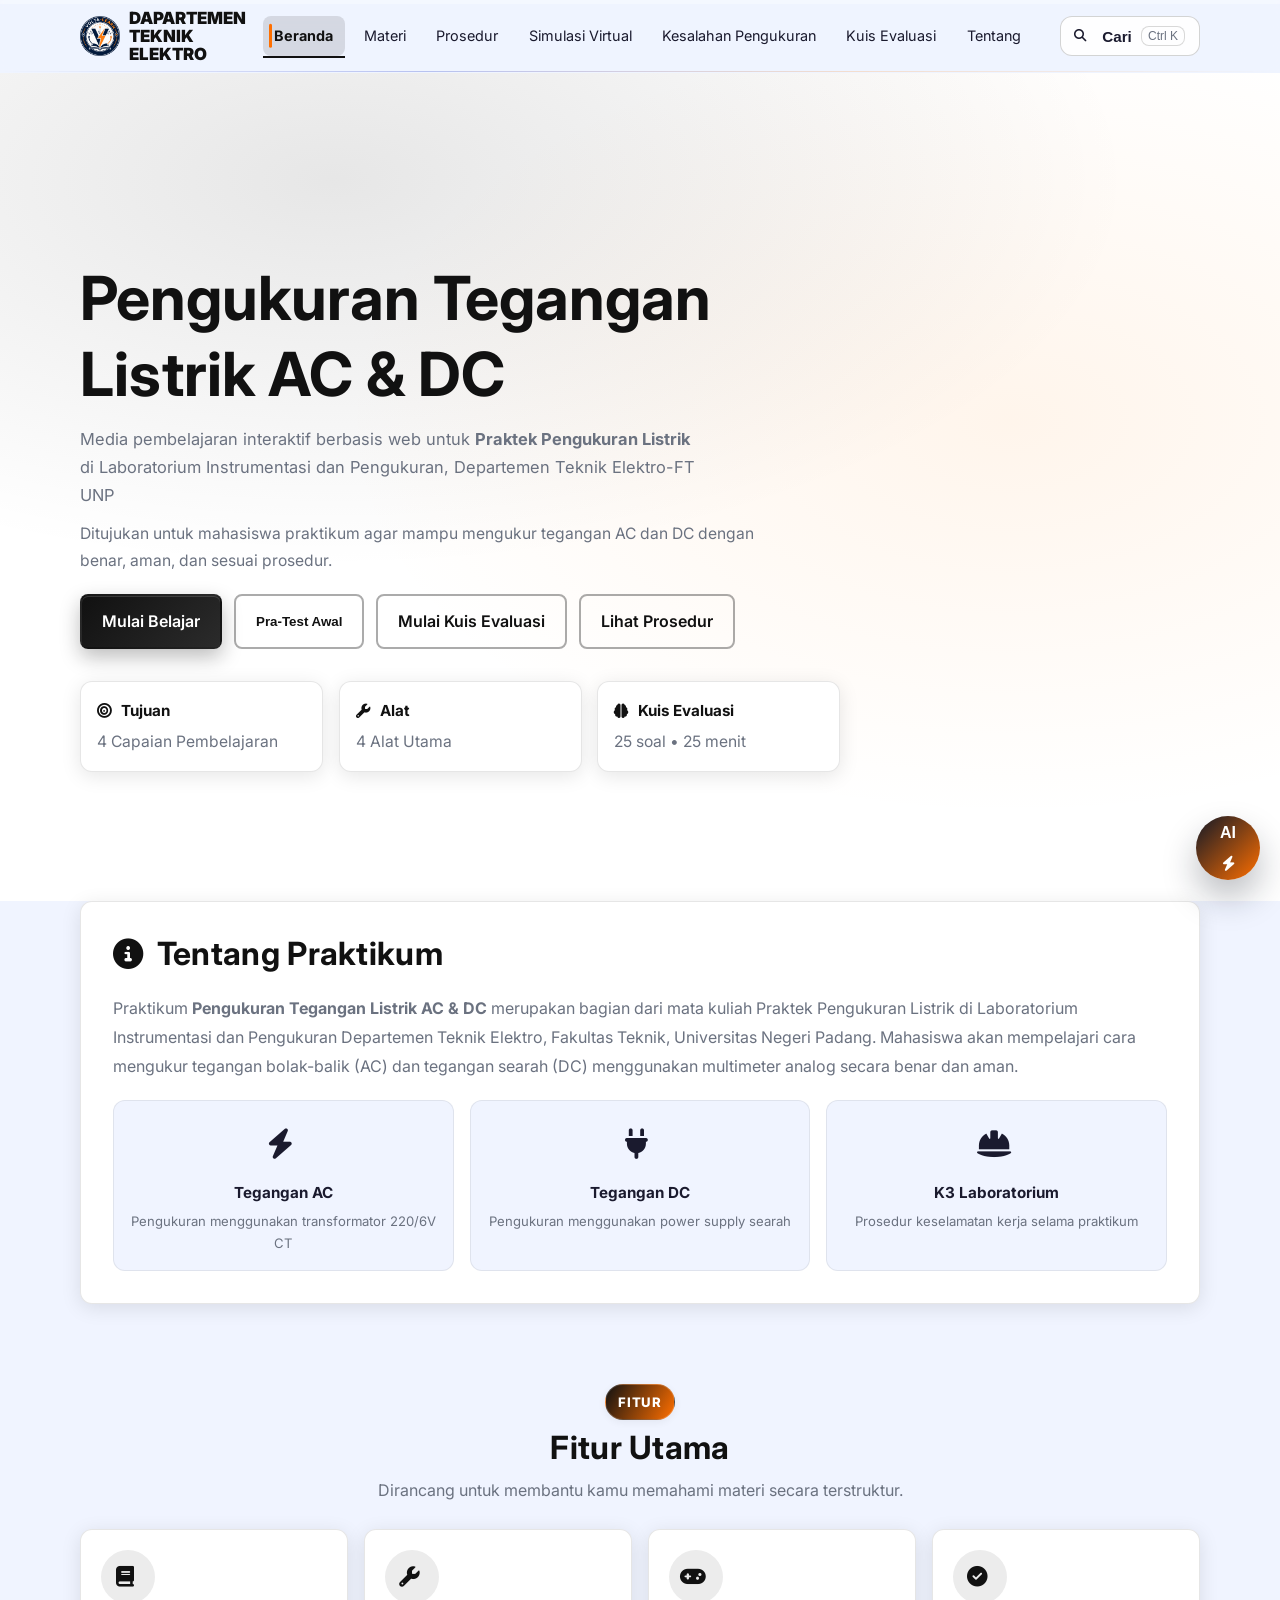
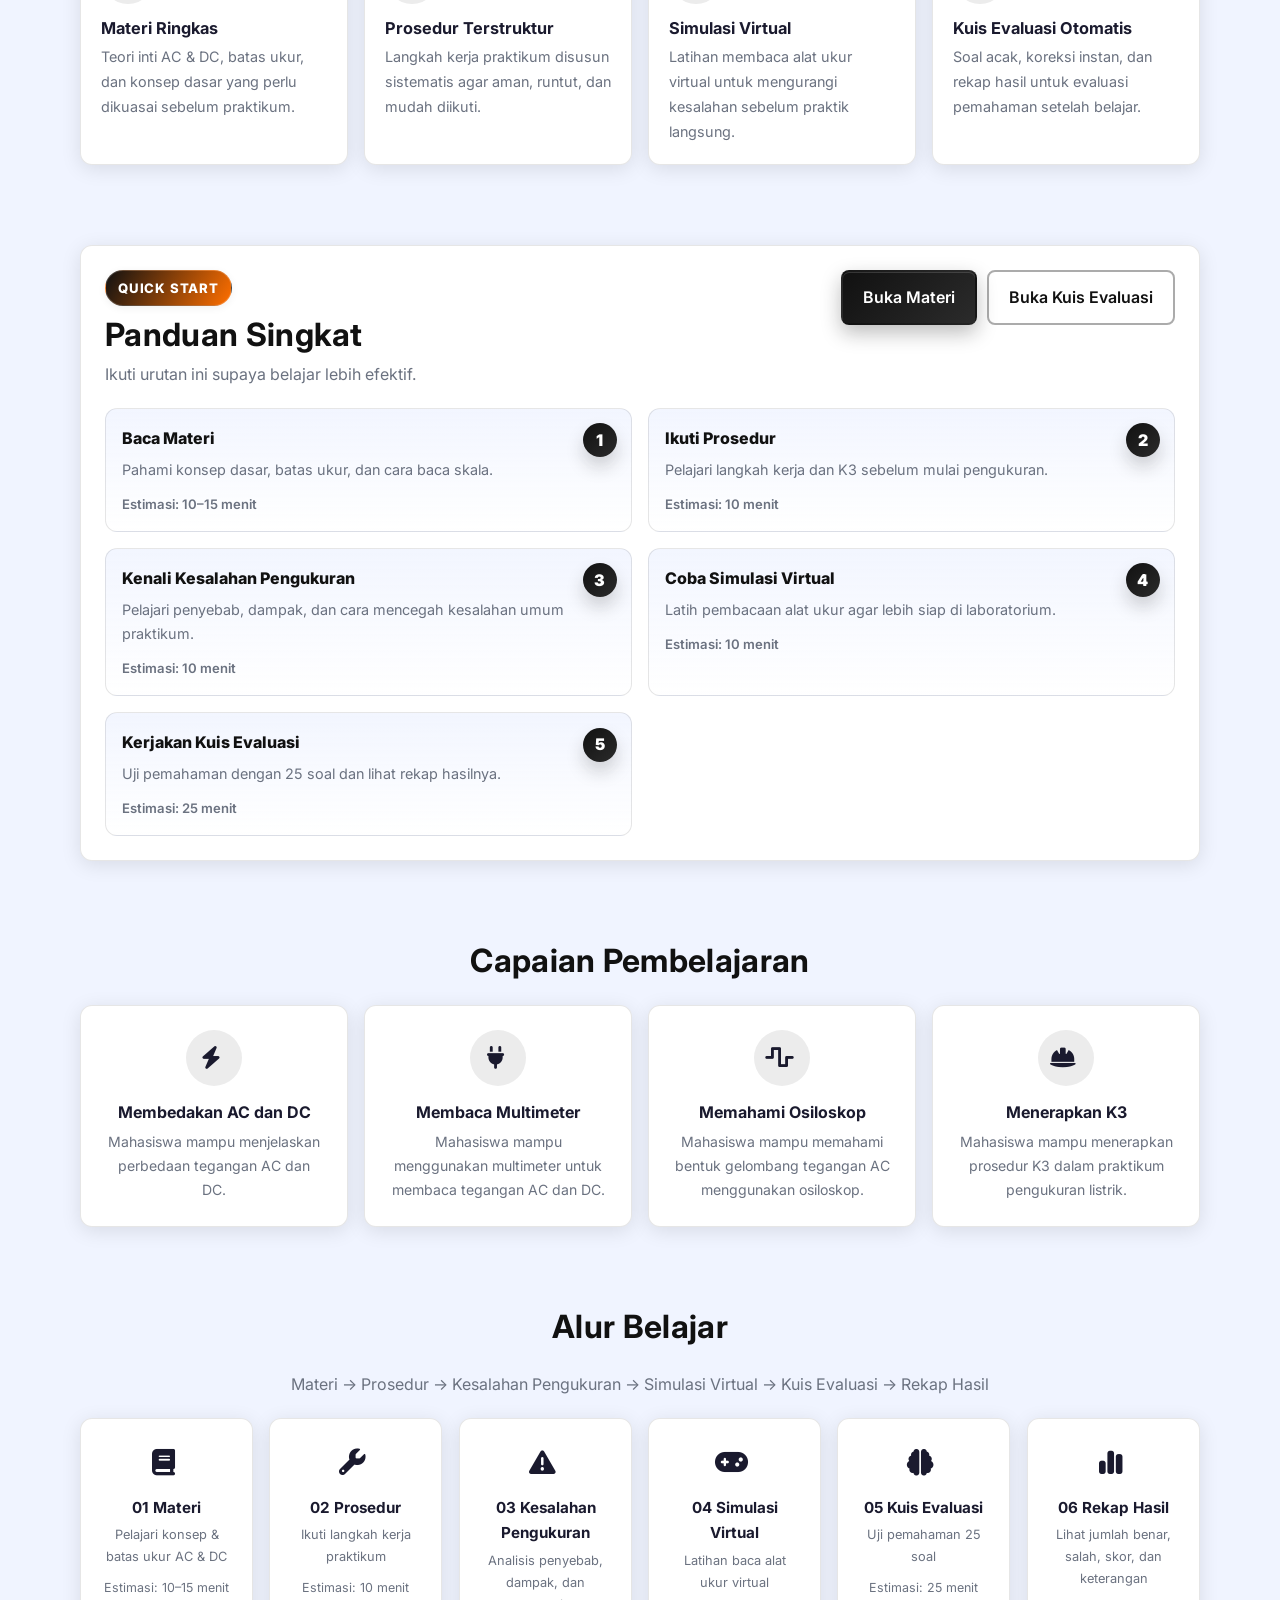
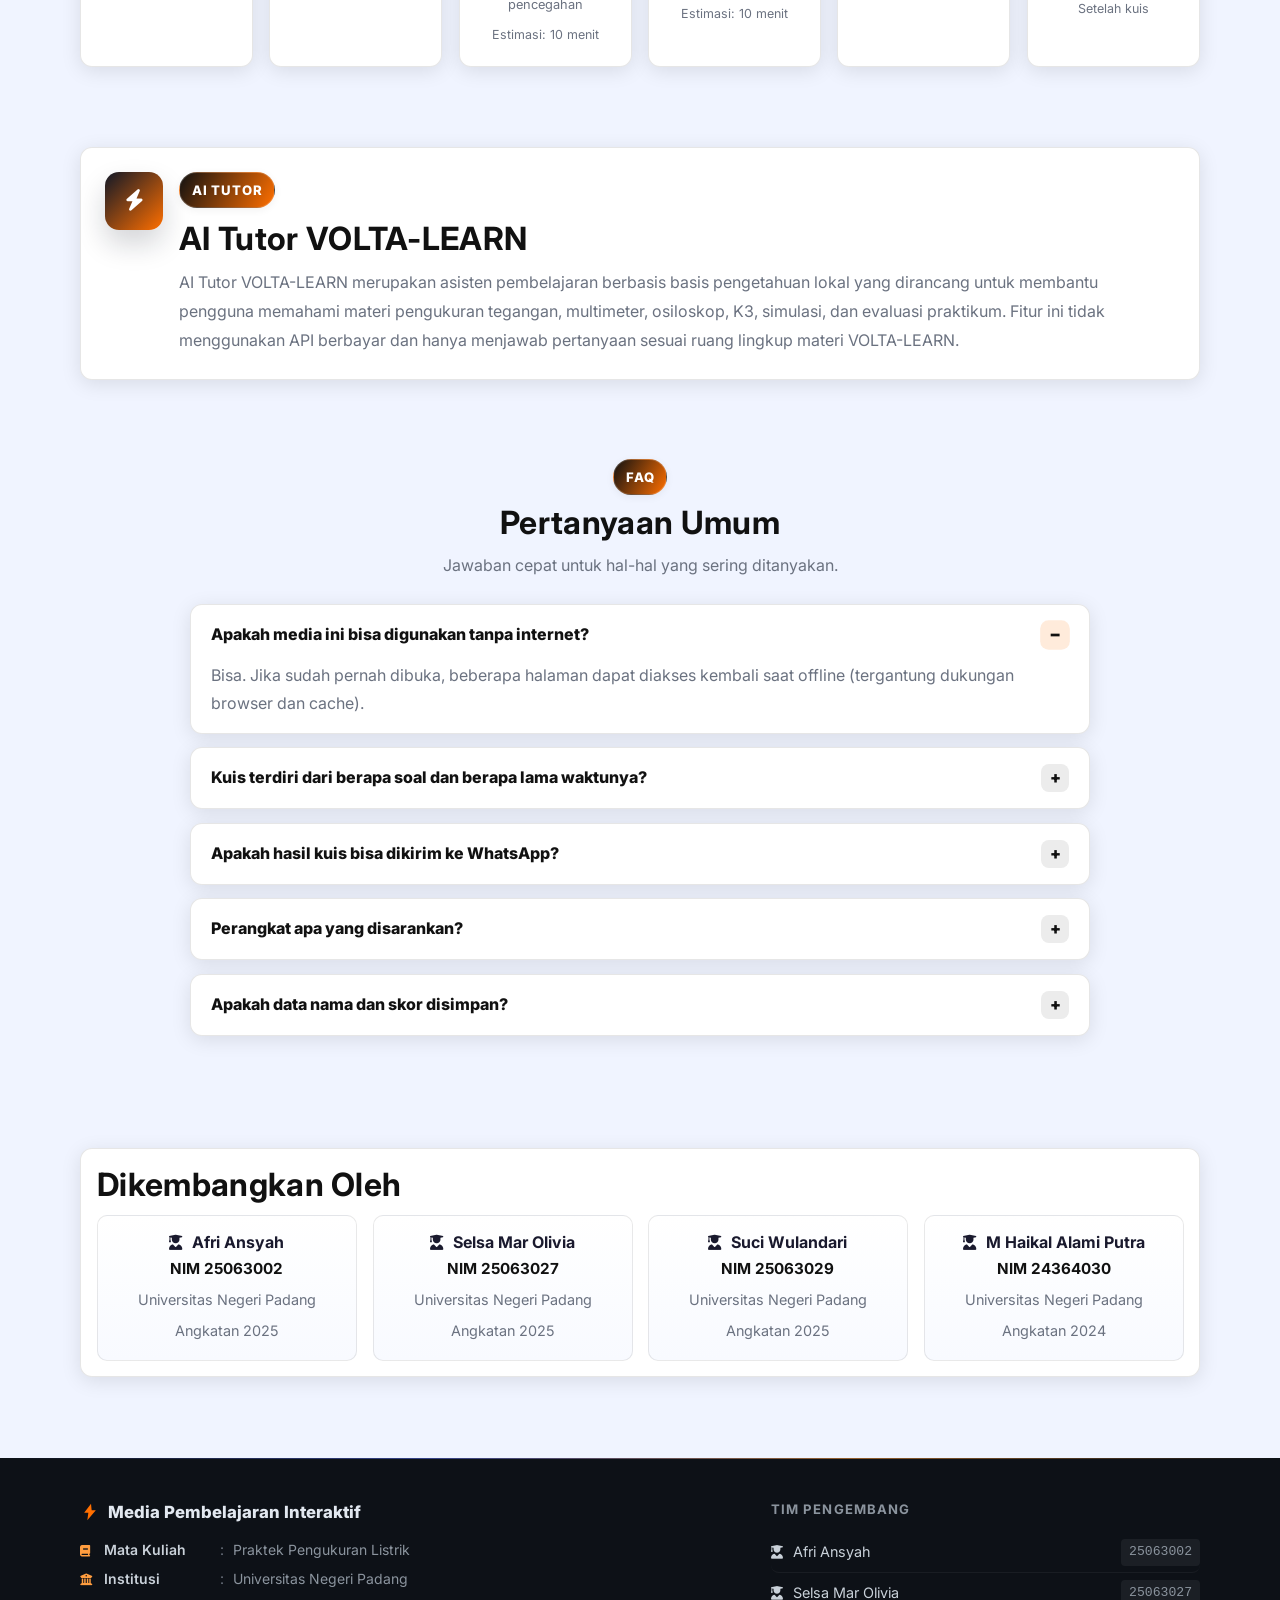
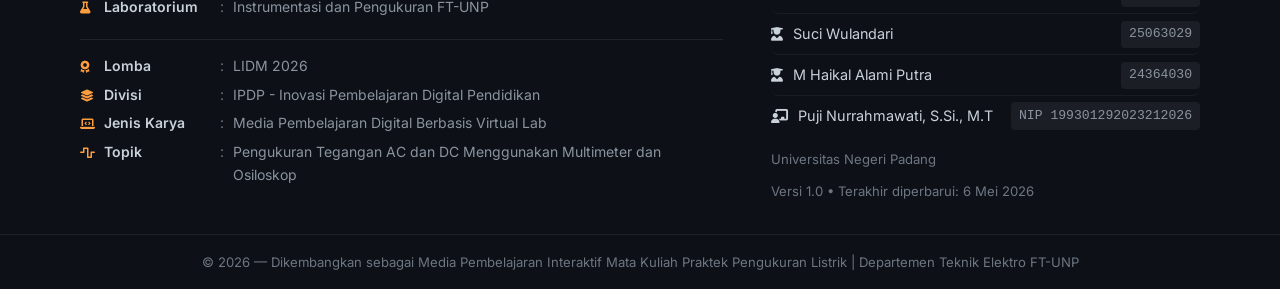
==== commit a1ff11a1: "Redeploy" ====
--- a/index.html
+++ b/index.html
@@ -13,8 +13,8 @@
   <link rel="icon" href="logobaru.png" />
   <link rel="apple-touch-icon" href="logobaru.png" />
   <link rel="stylesheet" href="https://cdnjs.cloudflare.com/ajax/libs/font-awesome/6.5.0/css/all.min.css">
-  <link rel="stylesheet" href="style.css">
-  <link rel="stylesheet" href="aiTutor.css">
+  <link rel="stylesheet" href="style.css?v=pretest-20260611-2">
+  <link rel="stylesheet" href="aiTutor.css?v=pretest-20260611-2">
 </head>
 <body>
   <!-- Scroll progress indicator -->
@@ -64,7 +64,7 @@
         <div class="hero-content">
           <h1 class="hero-title">Pengukuran Tegangan Listrik AC & DC</h1>
           <p class="hero-subtitle">
-            Media pembelajaran interaktif berbasis web untuk <strong>Praktek Pengukuran Listrik</strong> di Laboratorium Instrumentasi dan Pengukuran FT-UNP.
+            Media pembelajaran interaktif berbasis web untuk <strong>Praktek Pengukuran Listrik</strong> di Laboratorium Instrumentasi dan Pengukuran, Departemen Teknik Elektro-FT UNP
           </p>
           <p class="hero-note">
             Ditujukan untuk mahasiswa praktikum agar mampu mengukur tegangan AC dan DC dengan benar, aman, dan sesuai prosedur.
@@ -104,7 +104,7 @@
           <p style="margin:0 0 0.85rem;line-height:1.8;color:var(--text-muted)">
             Praktikum <strong>Pengukuran Tegangan Listrik AC & DC</strong> merupakan bagian dari
             mata kuliah Praktek Pengukuran Listrik di Laboratorium Instrumentasi dan Pengukuran
-            Fakultas Teknik Universitas Negeri Padang. Mahasiswa akan mempelajari cara mengukur
+            Departemen Teknik Elektro, Fakultas Teknik, Universitas Negeri Padang. Mahasiswa akan mempelajari cara mengukur
             tegangan bolak-balik (AC) dan tegangan searah (DC) menggunakan multimeter analog secara
             benar dan aman.
           </p>
@@ -502,8 +502,8 @@
       </div>
     </div>
   </footer>
-  <script src="knowledgeBase.js"></script>
-  <script src="aiTutor.js"></script>
-  <script src="script.js"></script>
+  <script src="knowledgeBase.js?v=pretest-20260611-2"></script>
+  <script src="aiTutor.js?v=pretest-20260611-2"></script>
+  <script src="script.js?v=pretest-20260611-2"></script>
 </body>
 </html>
